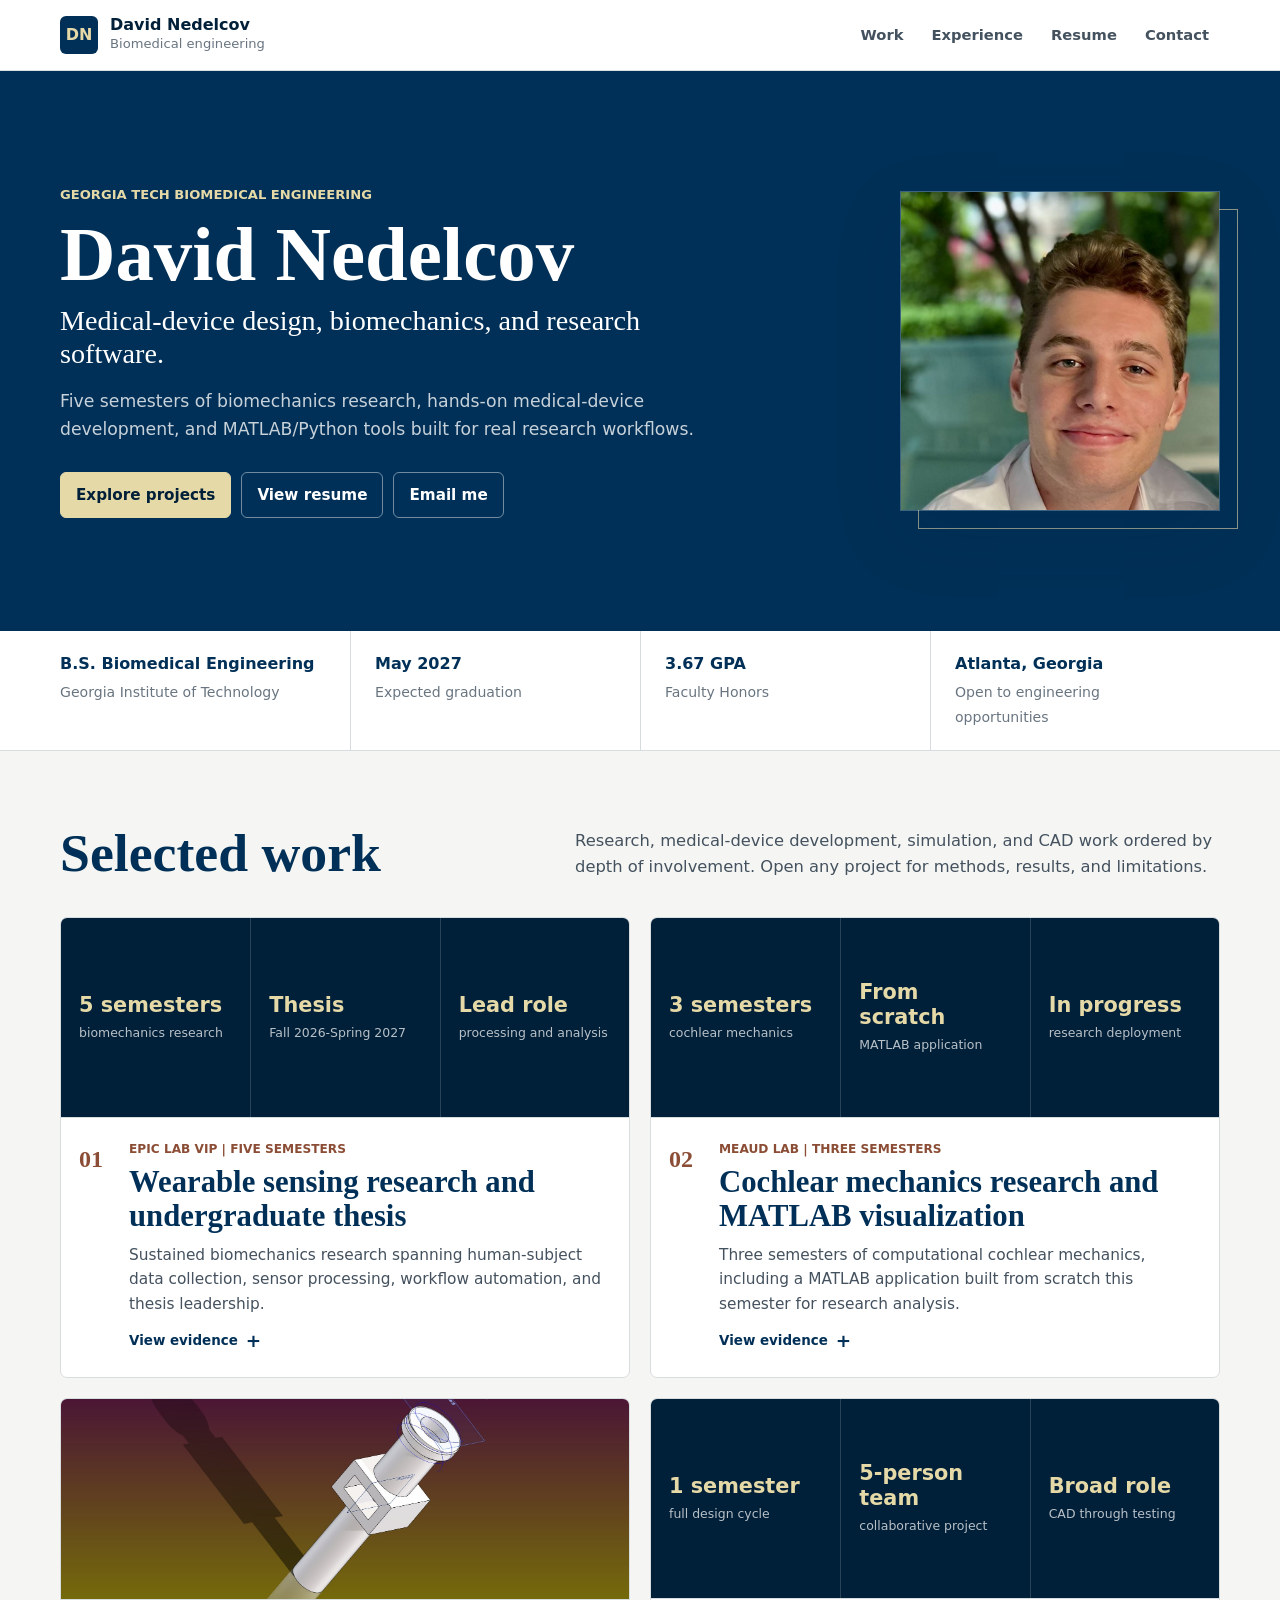
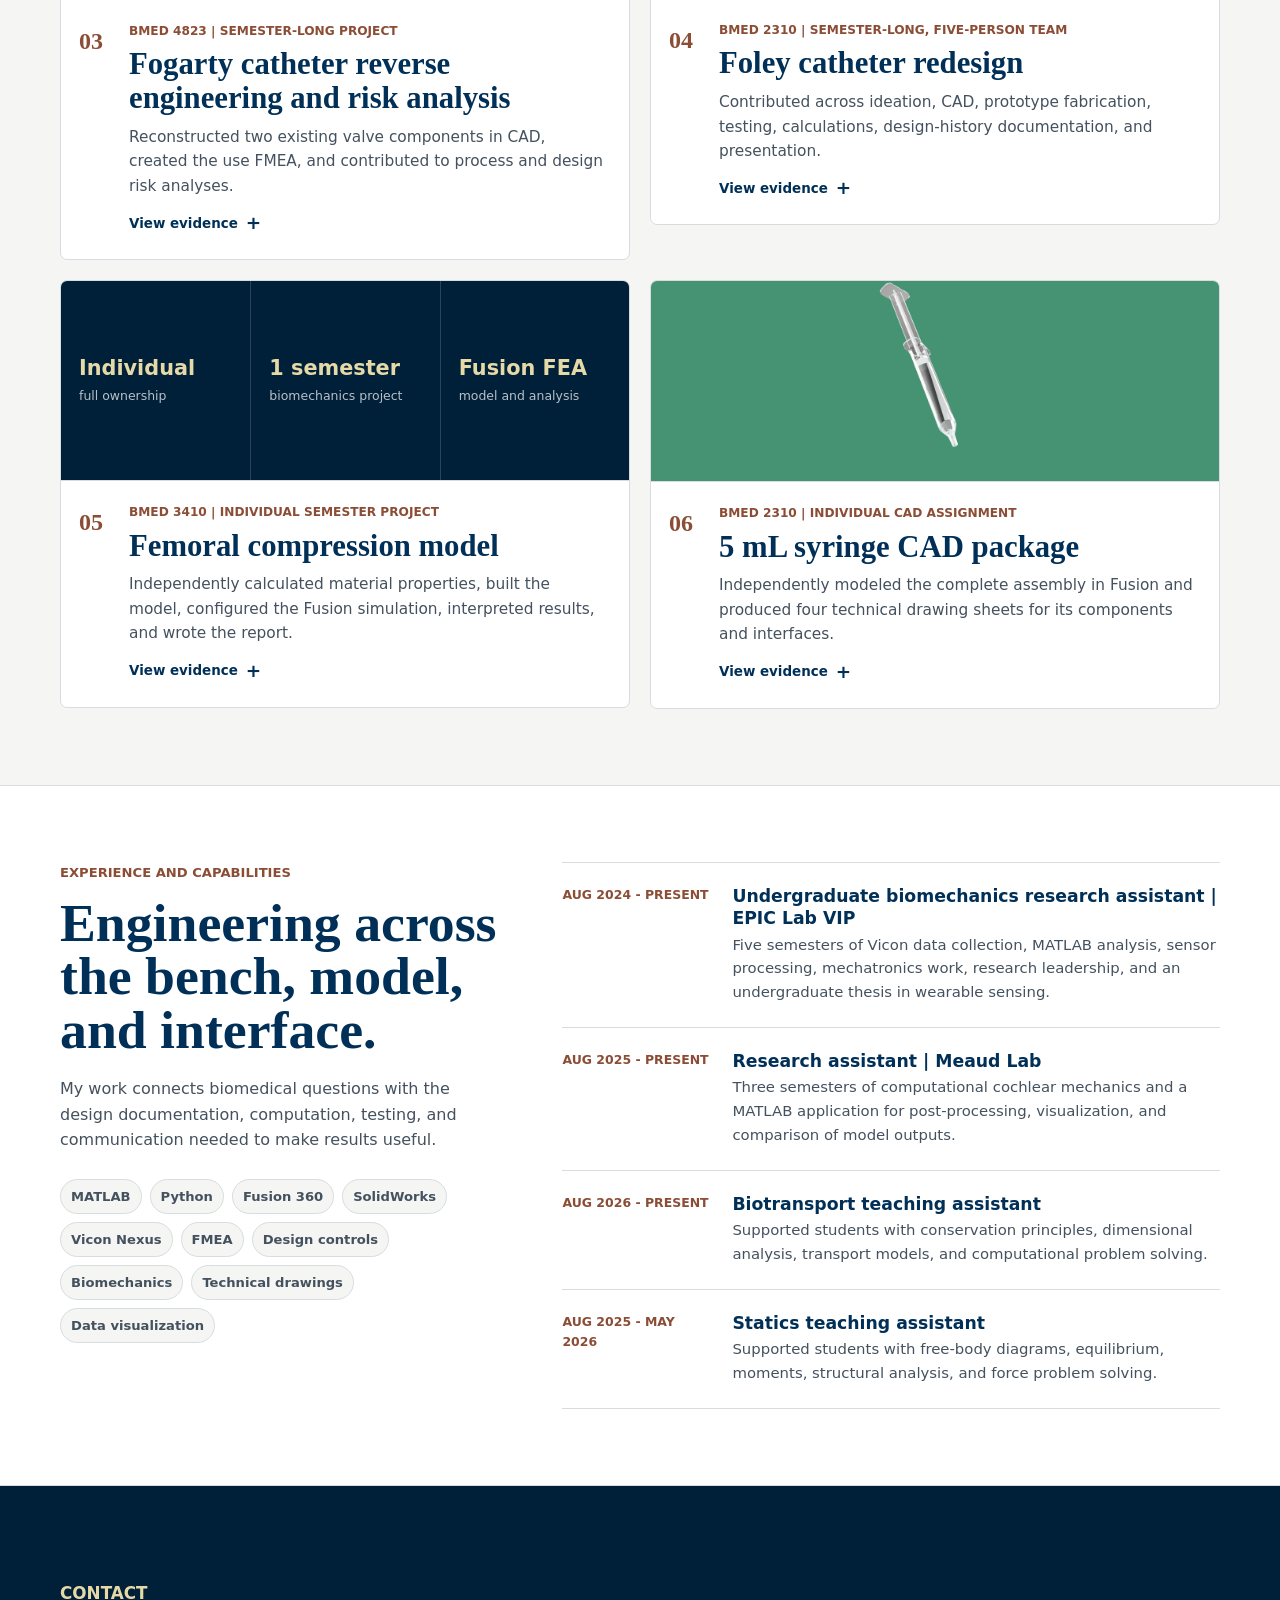
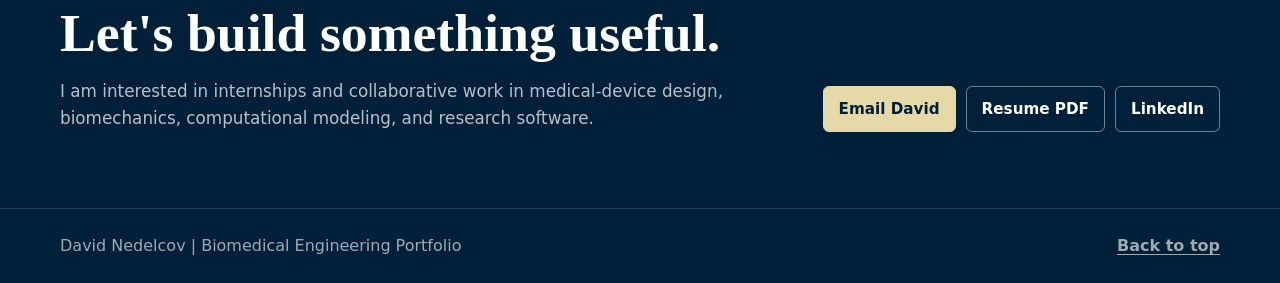
==== index.html @ b8897f3a "Add resume and teaching assistant dates" ====
<!doctype html>
<html lang="en">
  <head>
    <meta charset="utf-8" />
    <meta name="viewport" content="width=device-width, initial-scale=1" />
    <title>David Nedelcov | Biomedical Engineering Portfolio</title>
    <meta
      name="description"
      content="David Nedelcov is a Georgia Tech biomedical engineering student working across medical-device design, biomechanics, MATLAB, Python, and research software."
    />
    <meta name="theme-color" content="#003057" />
    <link rel="canonical" href="https://davidnedelcov.github.io/" />
    <meta property="og:type" content="website" />
    <meta property="og:title" content="David Nedelcov | Biomedical Engineering Portfolio" />
    <meta
      property="og:description"
      content="Selected work in medical-device design, biomechanics, risk analysis, and research software."
    />
    <meta property="og:url" content="https://davidnedelcov.github.io/" />
    <link
      rel="icon"
      type="image/svg+xml"
      href="data:image/svg+xml,%3Csvg xmlns='http://www.w3.org/2000/svg' viewBox='0 0 64 64'%3E%3Crect width='64' height='64' rx='8' fill='%23003057'/%3E%3Cpath d='M16 43h32M20 35l8-7-8-7M34 21h12' fill='none' stroke='%23b3a369' stroke-width='5.5' stroke-linecap='round' stroke-linejoin='round'/%3E%3C/svg%3E"
    />
    <style>
      :root {
        --navy: #003057;
        --navy-deep: #001f38;
        --gold: #b3a369;
        --gold-light: #e5d9a7;
        --ink: #17212b;
        --body: #44515e;
        --muted: #697580;
        --line: #d7dddf;
        --paper: #f5f6f3;
        --white: #ffffff;
        --teal: #267a75;
        --rust: #8b4d35;
        --focus: #18a0d5;
        --shadow: 0 24px 64px rgba(0, 31, 56, 0.14);
      }

      * {
        box-sizing: border-box;
      }

      html {
        scroll-behavior: smooth;
      }

      body {
        margin: 0;
        min-width: 320px;
        background: var(--paper);
        color: var(--ink);
        font-family: ui-sans-serif, system-ui, -apple-system, BlinkMacSystemFont, "Segoe UI", Arial, sans-serif;
        font-size: 1rem;
        line-height: 1.6;
      }

      a {
        color: inherit;
      }

      img {
        display: block;
        max-width: 100%;
      }

      code {
        border-radius: 4px;
        padding: 0.12em 0.34em;
        background: #e9eef0;
        color: var(--navy-deep);
        font-size: 0.9em;
      }

      .wrap {
        width: min(1160px, calc(100% - 40px));
        margin: 0 auto;
      }

      .skip-link {
        position: fixed;
        top: 10px;
        left: 10px;
        z-index: 100;
        padding: 10px 14px;
        transform: translateY(-160%);
        border-radius: 4px;
        background: var(--white);
        color: var(--navy);
        font-weight: 800;
      }

      .skip-link:focus {
        transform: translateY(0);
      }

      :focus-visible {
        outline: 3px solid var(--focus);
        outline-offset: 3px;
      }

      .topbar {
        position: sticky;
        top: 0;
        z-index: 30;
        border-bottom: 1px solid rgba(215, 221, 223, 0.9);
        background: rgba(255, 255, 255, 0.94);
        backdrop-filter: blur(14px);
      }

      .nav {
        display: flex;
        min-height: 70px;
        align-items: center;
        justify-content: space-between;
        gap: 24px;
      }

      .identity {
        display: inline-flex;
        align-items: center;
        gap: 12px;
        text-decoration: none;
      }

      .mark {
        display: grid;
        width: 38px;
        height: 38px;
        flex: 0 0 auto;
        place-items: center;
        border-radius: 6px;
        background: var(--navy);
        color: var(--gold-light);
        font-weight: 850;
      }

      .identity strong {
        display: block;
        color: var(--navy-deep);
        font-size: 1rem;
        line-height: 1.1;
      }

      .identity span span {
        display: block;
        color: var(--muted);
        font-size: 0.82rem;
      }

      .nav-links {
        display: flex;
        align-items: center;
        gap: 6px;
      }

      .nav-links a {
        min-height: 42px;
        padding: 9px 11px;
        border-radius: 5px;
        color: var(--body);
        font-size: 0.92rem;
        font-weight: 750;
        text-decoration: none;
      }

      .nav-links a:hover {
        background: var(--paper);
        color: var(--navy);
      }

      .hero-shell {
        background: var(--navy);
        color: var(--white);
      }

      .hero {
        display: grid;
        min-height: min(560px, calc(100svh - 150px));
        grid-template-columns: minmax(0, 1.2fr) minmax(280px, 0.8fr);
        gap: 56px;
        align-items: center;
        padding: 48px 0;
      }

      .eyebrow {
        margin: 0 0 14px;
        color: var(--gold-light);
        font-size: 0.82rem;
        font-weight: 850;
        letter-spacing: 0;
        text-transform: uppercase;
      }

      h1,
      h2,
      h3,
      p {
        margin-top: 0;
      }

      h1 {
        margin: 0 0 14px;
        font-family: Georgia, "Times New Roman", serif;
        font-size: clamp(3.4rem, 6vw, 5.4rem);
        line-height: 0.94;
        letter-spacing: 0;
      }

      .hero-role {
        max-width: 760px;
        margin: 0 0 18px;
        color: var(--white);
        font-family: Georgia, "Times New Roman", serif;
        font-size: clamp(1.4rem, 2.2vw, 1.9rem);
        line-height: 1.16;
      }

      .hero-copy {
        max-width: 690px;
        margin-bottom: 28px;
        color: rgba(255, 255, 255, 0.78);
        font-size: 1.08rem;
      }

      .hero-actions {
        display: flex;
        flex-wrap: wrap;
        gap: 10px;
      }

      .button {
        display: inline-flex;
        min-height: 44px;
        align-items: center;
        justify-content: center;
        border: 1px solid rgba(255, 255, 255, 0.44);
        border-radius: 6px;
        padding: 10px 15px;
        color: var(--white);
        font-size: 0.95rem;
        font-weight: 800;
        text-decoration: none;
      }

      .button.primary {
        border-color: var(--gold-light);
        background: var(--gold-light);
        color: var(--navy-deep);
      }

      .button:hover {
        border-color: var(--white);
        background: var(--white);
        color: var(--navy-deep);
      }

      .hero-profile {
        position: relative;
        width: min(100%, 320px);
        justify-self: end;
      }

      .hero-profile::before {
        position: absolute;
        inset: 18px -18px -18px 18px;
        border: 1px solid rgba(229, 217, 167, 0.62);
        content: "";
      }

      .hero-profile img {
        position: relative;
        width: 100%;
        height: auto;
        aspect-ratio: 1 / 1;
        border: 1px solid rgba(255, 255, 255, 0.24);
        object-fit: cover;
        box-shadow: var(--shadow);
      }

      .credential-band {
        border-bottom: 1px solid var(--line);
        background: var(--white);
      }

      .credentials {
        display: grid;
        grid-template-columns: repeat(4, minmax(0, 1fr));
      }

      .credential {
        min-width: 0;
        padding: 20px 24px 20px 0;
      }

      .credential + .credential {
        border-left: 1px solid var(--line);
        padding-left: 24px;
      }

      .credential strong {
        display: block;
        margin-bottom: 2px;
        color: var(--navy);
        font-size: 1rem;
      }

      .credential span {
        color: var(--muted);
        font-size: 0.88rem;
      }

      section {
        padding: 76px 0;
      }

      section[id] {
        scroll-margin-top: 80px;
      }

      .section-head {
        display: grid;
        grid-template-columns: minmax(240px, 0.42fr) minmax(0, 0.58fr);
        gap: 48px;
        align-items: end;
        margin-bottom: 36px;
      }

      h2 {
        margin-bottom: 0;
        color: var(--navy);
        font-family: Georgia, "Times New Roman", serif;
        font-size: clamp(2.15rem, 4.2vw, 3.7rem);
        line-height: 1;
        letter-spacing: 0;
      }

      .section-head p {
        margin-bottom: 0;
        color: var(--body);
        font-size: 1.02rem;
      }

      .project-list {
        display: grid;
        grid-template-columns: repeat(2, minmax(0, 1fr));
        gap: 20px;
        align-items: start;
      }

      .project {
        overflow: hidden;
        border: 1px solid var(--line);
        border-radius: 7px;
        background: var(--white);
      }

      .project summary {
        display: grid;
        grid-template-columns: 56px minmax(0, 1fr);
        grid-template-areas:
          "visual visual"
          "index content";
        column-gap: 12px;
        row-gap: 0;
        align-items: start;
        padding: 0;
        cursor: pointer;
        list-style: none;
      }

      .project summary > span:nth-child(2) {
        grid-area: content;
        padding: 22px 22px 24px 0;
      }

      .project summary::-webkit-details-marker {
        display: none;
      }

      .project summary:hover .project-title,
      .project summary:focus-visible .project-title {
        color: var(--teal);
      }

      .project-index {
        grid-area: index;
        align-self: start;
        padding: 22px 0 24px 18px;
        color: var(--rust);
        font-family: Georgia, "Times New Roman", serif;
        font-size: 1.5rem;
        font-weight: 700;
      }

      .project-label {
        display: block;
        margin-bottom: 7px;
        color: var(--rust);
        font-size: 0.76rem;
        font-weight: 850;
        text-transform: uppercase;
      }

      .project-title {
        display: block;
        margin-bottom: 9px;
        color: var(--navy);
        font-family: Georgia, "Times New Roman", serif;
        font-size: clamp(1.45rem, 2.4vw, 2rem);
        font-weight: 700;
        line-height: 1.1;
      }

      .project-summary {
        display: block;
        max-width: 660px;
        color: var(--body);
        font-size: 0.96rem;
      }

      .open-label {
        display: inline-flex;
        align-items: center;
        gap: 8px;
        margin-top: 14px;
        color: var(--navy);
        font-size: 0.84rem;
        font-weight: 850;
      }

      .open-label::after {
        content: "+";
        font-size: 1.15rem;
        line-height: 1;
      }

      .project[open] .open-label::after {
        content: "-";
      }

      .project-visual {
        grid-area: visual;
        min-height: 200px;
        overflow: hidden;
        border: 0;
        border-bottom: 1px solid var(--line);
        background: var(--white);
      }

      .project-visual img {
        width: 100%;
        height: 200px;
        object-fit: cover;
      }

      .data-visual {
        display: grid;
        min-height: 200px;
        grid-template-columns: repeat(3, minmax(0, 1fr));
        align-items: stretch;
        background: var(--navy-deep);
        color: var(--white);
      }

      .data-point {
        display: flex;
        min-width: 0;
        flex-direction: column;
        justify-content: center;
        padding: 18px;
      }

      .data-point + .data-point {
        border-left: 1px solid rgba(255, 255, 255, 0.16);
      }

      .data-point strong {
        color: var(--gold-light);
        font-family: Georgia, "Times New Roman", serif;
        font-size: clamp(1.25rem, 2.2vw, 1.8rem);
        line-height: 1.05;
      }

      .role-visual .data-point strong {
        font-family: inherit;
        font-size: clamp(1rem, 1.65vw, 1.3rem);
        line-height: 1.2;
      }

      .data-point span {
        margin-top: 7px;
        color: rgba(255, 255, 255, 0.72);
        font-size: 0.78rem;
        line-height: 1.35;
      }

      .project-details {
        display: block;
        padding: 0 22px 24px;
      }

      .project-details > span:first-child {
        display: none;
      }

      .detail-content {
        display: grid;
        grid-template-columns: 1fr;
        gap: 20px;
        padding: 22px;
        border-left: 3px solid var(--gold);
        background: var(--paper);
      }

      .detail-block h3 {
        margin-bottom: 8px;
        color: var(--navy-deep);
        font-size: 1rem;
        line-height: 1.3;
      }

      .detail-block p,
      .detail-block ul {
        margin-bottom: 0;
        color: var(--body);
        font-size: 0.93rem;
      }

      .detail-block ul {
        display: grid;
        gap: 7px;
        padding-left: 18px;
      }

      .detail-block li::marker {
        color: var(--gold);
      }

      .rendering-gallery {
        grid-column: 1 / -1;
        display: grid;
        grid-template-columns: repeat(2, minmax(0, 1fr));
        gap: 14px;
        padding-top: 4px;
      }

      .rendering-gallery figure {
        margin: 0;
        border: 1px solid var(--line);
        background: var(--paper);
      }

      .rendering-gallery img {
        width: 100%;
        height: auto;
        aspect-ratio: 16 / 9;
        object-fit: cover;
      }

      .rendering-gallery figcaption {
        padding: 10px 12px;
        color: var(--muted);
        font-size: 0.82rem;
      }

      .about-section {
        border-top: 1px solid var(--line);
        background: var(--white);
      }

      .about-grid {
        display: grid;
        grid-template-columns: minmax(0, 0.4fr) minmax(0, 0.6fr);
        gap: 64px;
      }

      .about-intro p {
        margin-top: 18px;
        color: var(--body);
      }

      .about-intro .eyebrow {
        margin-top: 0;
        color: var(--rust);
      }

      .experience-list {
        border-top: 1px solid var(--line);
      }

      .experience-item {
        display: grid;
        grid-template-columns: 150px minmax(0, 1fr);
        gap: 20px;
        padding: 22px 0;
        border-bottom: 1px solid var(--line);
      }

      .experience-date {
        color: var(--rust);
        font-size: 0.78rem;
        font-weight: 850;
        text-transform: uppercase;
      }

      .experience-item h3 {
        margin-bottom: 4px;
        color: var(--navy);
        font-size: 1.08rem;
        line-height: 1.3;
      }

      .experience-item p {
        margin-bottom: 0;
        color: var(--body);
        font-size: 0.93rem;
      }

      .capabilities {
        display: flex;
        flex-wrap: wrap;
        gap: 8px;
        margin-top: 26px;
      }

      .capabilities span {
        border: 1px solid var(--line);
        border-radius: 999px;
        padding: 6px 10px;
        background: var(--paper);
        color: var(--body);
        font-size: 0.82rem;
        font-weight: 720;
      }

      .contact-section {
        border-top: 1px solid var(--line);
        background: var(--navy-deep);
        color: var(--white);
      }

      .contact-section .eyebrow {
        color: var(--gold-light);
      }

      .contact-grid {
        display: grid;
        grid-template-columns: minmax(0, 1fr) auto;
        gap: 48px;
        align-items: end;
      }

      .contact-grid h2 {
        color: var(--white);
      }

      .contact-grid p {
        max-width: 720px;
        margin: 18px 0 0;
        color: rgba(255, 255, 255, 0.72);
        font-size: 1.05rem;
      }

      .contact-links {
        display: flex;
        flex-wrap: wrap;
        justify-content: flex-end;
        gap: 10px;
      }

      footer {
        border-top: 1px solid rgba(255, 255, 255, 0.14);
        padding: 24px 0;
        background: var(--navy-deep);
        color: rgba(255, 255, 255, 0.62);
      }

      footer .wrap {
        display: flex;
        align-items: center;
        justify-content: space-between;
        gap: 20px;
      }

      footer a {
        font-weight: 750;
        text-underline-offset: 3px;
      }

      @media (max-width: 920px) {
        .hero {
          grid-template-columns: minmax(0, 1fr) minmax(220px, 0.46fr);
          gap: 36px;
        }

        .credentials {
          grid-template-columns: repeat(2, minmax(0, 1fr));
        }

        .credential:nth-child(3) {
          border-left: 0;
        }

        .credential:nth-child(n + 3) {
          border-top: 1px solid var(--line);
        }

        .about-grid {
          grid-template-columns: 1fr;
          gap: 36px;
        }
      }

      @media (max-width: 840px) {
        .project-list {
          grid-template-columns: 1fr;
        }
      }

      @media (max-width: 680px) {
        .wrap {
          width: min(100% - 28px, 1160px);
        }

        .nav {
          min-height: auto;
          align-items: flex-start;
          flex-direction: column;
          gap: 10px;
          padding: 12px 0;
        }

        .nav-links {
          width: 100%;
          justify-content: space-between;
        }

        .nav-links a {
          min-height: 38px;
          padding: 7px 6px;
          font-size: 0.86rem;
        }

        .hero {
          min-height: 0;
          grid-template-columns: 1fr;
          gap: 22px;
          padding: 34px 0 38px;
        }

        h1 {
          font-size: clamp(3rem, 15.5vw, 3.8rem);
        }

        .hero-role {
          font-size: 1.3rem;
        }

        .hero-copy {
          margin-bottom: 22px;
          font-size: 0.98rem;
        }

        .hero-profile {
          width: 170px;
          justify-self: start;
        }

        .hero-profile::before {
          inset: 10px -10px -10px 10px;
        }

        .credentials {
          grid-template-columns: 1fr;
        }

        .credential,
        .credential + .credential,
        .credential:nth-child(3) {
          border-top: 1px solid var(--line);
          border-left: 0;
          padding: 15px 0;
        }

        .credential:first-child {
          border-top: 0;
        }

        section {
          padding: 58px 0;
        }

        .section-head {
          grid-template-columns: 1fr;
          gap: 14px;
          margin-bottom: 26px;
        }

        .project-list {
          gap: 14px;
        }

        .project-index {
          padding: 18px 0 20px 14px;
          font-size: 1rem;
        }

        .project summary > span:nth-child(2) {
          padding: 18px 18px 20px 0;
        }

        .project-details {
          padding: 0 18px 20px;
        }

        .project-visual,
        .data-visual {
          min-height: 180px;
        }

        .project-visual img {
          height: 180px;
        }

        .rendering-gallery {
          grid-template-columns: 1fr;
        }

        .experience-item {
          grid-template-columns: 1fr;
          gap: 6px;
        }

        .contact-grid {
          grid-template-columns: 1fr;
          align-items: start;
        }

        .contact-links {
          justify-content: flex-start;
        }

        footer .wrap {
          align-items: flex-start;
          flex-direction: column;
          gap: 8px;
        }
      }

      @media (prefers-reduced-motion: reduce) {
        html {
          scroll-behavior: auto;
        }
      }

      @media (max-width: 360px) {
        .hero-profile {
          width: 100px;
        }
      }
    </style>
  </head>
  <body>
    <a class="skip-link" href="#main">Skip to main content</a>

    <header class="topbar">
      <nav class="wrap nav" aria-label="Portfolio navigation">
        <a class="identity" href="#top" aria-label="David Nedelcov portfolio home">
          <span class="mark" aria-hidden="true">DN</span>
          <span>
            <strong>David Nedelcov</strong>
            <span>Biomedical engineering</span>
          </span>
        </a>
        <div class="nav-links">
          <a href="#work">Work</a>
          <a href="#experience">Experience</a>
          <a href="assets/David_Nedelcov_Resume.pdf" target="_blank" rel="noopener noreferrer">Resume</a>
          <a href="#contact">Contact</a>
        </div>
      </nav>
    </header>

    <main id="main">
      <div class="hero-shell" id="top">
        <div class="wrap hero">
          <div>
            <p class="eyebrow">Georgia Tech Biomedical Engineering</p>
            <h1>David Nedelcov</h1>
            <p class="hero-role">Medical-device design, biomechanics, and research software.</p>
            <p class="hero-copy">
              Five semesters of biomechanics research, hands-on medical-device
              development, and MATLAB/Python tools built for real research workflows.
            </p>
            <div class="hero-actions">
              <a class="button primary" href="#work">Explore projects</a>
              <a class="button" href="assets/David_Nedelcov_Resume.pdf" target="_blank" rel="noopener noreferrer">View resume</a>
              <a class="button" href="mailto:dnedelcov3@gatech.edu">Email me</a>
            </div>
          </div>
          <div class="hero-profile">
            <img
              src="assets/david-nedelcov.jpg"
              width="900"
              height="900"
              alt="David Nedelcov"
              decoding="async"
            />
          </div>
        </div>
      </div>

      <div class="credential-band" aria-label="Education summary">
        <div class="wrap credentials">
          <div class="credential">
            <strong>B.S. Biomedical Engineering</strong>
            <span>Georgia Institute of Technology</span>
          </div>
          <div class="credential">
            <strong>May 2027</strong>
            <span>Expected graduation</span>
          </div>
          <div class="credential">
            <strong>3.67 GPA</strong>
            <span>Faculty Honors</span>
          </div>
          <div class="credential">
            <strong>Atlanta, Georgia</strong>
            <span>Open to engineering opportunities</span>
          </div>
        </div>
      </div>

      <section id="work">
        <div class="wrap">
          <div class="section-head">
            <h2>Selected work</h2>
            <p>
              Research, medical-device development, simulation, and CAD work ordered by
              depth of involvement. Open any project for methods, results, and limitations.
            </p>
          </div>

          <div class="project-list">
            <details class="project" id="epic-research">
              <summary>
                <span class="project-index">01</span>
                <span>
                  <span class="project-label">EPIC Lab VIP | Five semesters</span>
                  <span class="project-title">Wearable sensing research and undergraduate thesis</span>
                  <span class="project-summary">
                    Sustained biomechanics research spanning human-subject data collection,
                    sensor processing, workflow automation, and thesis leadership.
                  </span>
                  <span class="open-label">View evidence</span>
                </span>
                <span class="project-visual data-visual role-visual" aria-label="Five semesters of biomechanics research, undergraduate thesis, research leadership">
                  <span class="data-point"><strong>5 semesters</strong><span>biomechanics research</span></span>
                  <span class="data-point"><strong>Thesis</strong><span>Fall 2026-Spring 2027</span></span>
                  <span class="data-point"><strong>Lead role</strong><span>processing and analysis</span></span>
                </span>
              </summary>
              <div class="project-details">
                <span aria-hidden="true"></span>
                <div class="detail-content">
                  <div class="detail-block">
                    <h3>Research scope</h3>
                    <p>
                      Over five semesters in the EPIC Lab, I have worked across Vicon data
                      collection and calibration, MATLAB automation, pressure-insole processing,
                      feature extraction, research interfaces, and mechatronics support.
                    </p>
                  </div>
                  <div class="detail-block">
                    <h3>Undergraduate thesis</h3>
                    <ul>
                      <li>Assessing deep-learning biomechanics estimates from gold-standard, custom wired, and custom wireless sensing platforms.</li>
                      <li>Developing a custom IMU experimental platform through CAD, firmware, and data-collection software.</li>
                      <li>Leading data processing, synchronization, analysis, visualization, and thesis presentation.</li>
                    </ul>
                  </div>
                  <div class="detail-block">
                    <h3>Processing evidence</h3>
                    <ul>
                      <li>Parsed named sensel columns into fixed 31 x 11 pressure maps.</li>
                      <li>Computed pressure, center-of-pressure, active-sensor, and connected-component features.</li>
                      <li>Documented calibration checks and processing bottlenecks to improve repeatability.</li>
                    </ul>
                  </div>
                </div>
              </div>
            </details>

            <details class="project" id="cochlear">
              <summary>
                <span class="project-index">02</span>
                <span>
                  <span class="project-label">Meaud Lab | Three semesters</span>
                  <span class="project-title">Cochlear mechanics research and MATLAB visualization</span>
                  <span class="project-summary">
                    Three semesters of computational cochlear mechanics, including a MATLAB
                    application built from scratch this semester for research analysis.
                  </span>
                  <span class="open-label">View evidence</span>
                </span>
                <span class="project-visual data-visual role-visual" aria-label="Three semesters of cochlear mechanics, MATLAB application built from scratch, work in progress">
                  <span class="data-point"><strong>3 semesters</strong><span>cochlear mechanics</span></span>
                  <span class="data-point"><strong>From scratch</strong><span>MATLAB application</span></span>
                  <span class="data-point"><strong>In progress</strong><span>research deployment</span></span>
                </span>
              </summary>
              <div class="project-details">
                <span aria-hidden="true"></span>
                <div class="detail-content">
                  <div class="detail-block">
                    <h3>Research need</h3>
                    <p>
                      Replace hard-coded post-processing scripts with an interface that lets
                      researchers inspect saved frequency sweeps without rewriting plots.
                    </p>
                  </div>
                  <div class="detail-block">
                    <h3>My implementation</h3>
                    <ul>
                      <li>Built the GUI from scratch with file, x-location, frequency, angle, and grid-resolution inputs.</li>
                      <li>Modularized I/O, mechanics, geometry, plotting, validation, tests, and examples.</li>
                      <li>Used <code>computeOoCProjection(...)</code> as the main analysis API.</li>
                    </ul>
                  </div>
                  <div class="detail-block">
                    <h3>Output and status</h3>
                    <ul>
                      <li>Baseline and deformed geometry with projected magnitude and phase.</li>
                      <li>Landmark trajectories, frequency sweeps, displacement-vs-x, and point responses.</li>
                      <li>Under development for future Meaud Lab analysis and planned research publication.</li>
                    </ul>
                  </div>
                </div>
              </div>
            </details>

            <details class="project" id="fogarty">
              <summary>
                <span class="project-index">03</span>
                <span>
                  <span class="project-label">BMED 4823 | Semester-long project</span>
                  <span class="project-title">Fogarty catheter reverse engineering and risk analysis</span>
                  <span class="project-summary">
                    Reconstructed two existing valve components in CAD, created the use FMEA,
                    and contributed to process and design risk analyses.
                  </span>
                  <span class="open-label">View evidence</span>
                </span>
                <span class="project-visual">
                  <img
                    src="assets/fogarty-valve-concept-1.jpg"
                    width="1800"
                    height="971"
                    alt="CAD reconstruction of a Fogarty catheter valve completed by David Nedelcov"
                    decoding="async"
                  />
                </span>
              </summary>
              <div class="project-details">
                <span aria-hidden="true"></span>
                <div class="detail-content">
                  <div class="detail-block">
                    <h3>My contribution</h3>
                    <p>
                      I reverse-engineered two physical valve components into CAD models and
                      created the use FMEA. I also contributed to the process and design FMEAs.
                      The project did not include fabrication of a new prototype.
                    </p>
                  </div>
                  <div class="detail-block">
                    <h3>Use-risk analysis</h3>
                    <ul>
                      <li>Decomposed the IFU into six tasks and scored 22 failure modes.</li>
                      <li>Identified nine risks as unacceptable before added mitigation.</li>
                      <li>Reviewed air embolism, vessel injury, catheter separation, and excessive-withdrawal-force hazards.</li>
                    </ul>
                  </div>
                  <div class="detail-block">
                    <h3>Design-control context</h3>
                    <ul>
                      <li>Connected user actions, foreseeable errors, harms, and controls.</li>
                      <li>Reviewed sterile packaging, inspection requirements, volume limits, purging, warnings, and contraindications.</li>
                      <li>Documented CAD and risk work within a semester-long medical-device development project.</li>
                    </ul>
                  </div>
                  <div class="rendering-gallery" aria-label="Fogarty valve components reconstructed in CAD by David Nedelcov">
                    <figure>
                      <img
                        src="assets/fogarty-valve-concept-1.jpg"
                        width="1800"
                        height="971"
                        alt="First Fogarty valve component reconstructed in CAD"
                        loading="lazy"
                        decoding="async"
                      />
                      <figcaption>Valve component 1: CAD reconstruction from an existing physical part.</figcaption>
                    </figure>
                    <figure>
                      <img
                        src="assets/fogarty-valve-concept-2.jpg"
                        width="1800"
                        height="950"
                        alt="Second Fogarty valve component reconstructed in CAD"
                        loading="lazy"
                        decoding="async"
                      />
                      <figcaption>Valve component 2: CAD reconstruction from an existing physical part.</figcaption>
                    </figure>
                  </div>
                </div>
              </div>
            </details>

            <details class="project" id="foley">
              <summary>
                <span class="project-index">04</span>
                <span>
                  <span class="project-label">BMED 2310 | Semester-long, five-person team</span>
                  <span class="project-title">Foley catheter redesign</span>
                  <span class="project-summary">
                    Contributed across ideation, CAD, prototype fabrication, testing,
                    calculations, design-history documentation, and presentation.
                  </span>
                  <span class="open-label">View evidence</span>
                </span>
                <span class="project-visual data-visual role-visual" aria-label="One-semester full design cycle, five-person team, broad contribution from CAD through testing">
                  <span class="data-point"><strong>1 semester</strong><span>full design cycle</span></span>
                  <span class="data-point"><strong>5-person team</strong><span>collaborative project</span></span>
                  <span class="data-point"><strong>Broad role</strong><span>CAD through testing</span></span>
                </span>
              </summary>
              <div class="project-details">
                <span aria-hidden="true"></span>
                <div class="detail-content">
                  <div class="detail-block">
                    <h3>Design challenge</h3>
                    <p>
                      Reduce urethral tissue trauma when a Foley catheter is pulled before
                      clinical removal, with men over 70 identified as the primary user group.
                    </p>
                  </div>
                  <div class="detail-block">
                    <h3>Team process</h3>
                    <ul>
                      <li>Generated 25 concepts and screened them with Benefit-Effort and Pugh matrices.</li>
                      <li>Prototyped breakaway drainage and foldable retention concepts.</li>
                      <li>Used a 13 N removal-force threshold to guide iteration.</li>
                    </ul>
                  </div>
                  <div class="detail-block">
                    <h3>Results and scope</h3>
                    <ul>
                      <li>Breakaway prototypes detached at 3.2 N and 6.9 N.</li>
                      <li>Retention-cushion iterations measured 8.3 N to 12.3 N.</li>
                      <li>Results are from the team's shared design history file.</li>
                    </ul>
                  </div>
                </div>
              </div>
            </details>

            <details class="project" id="femur">
              <summary>
                <span class="project-index">05</span>
                <span>
                  <span class="project-label">BMED 3410 | Individual semester project</span>
                  <span class="project-title">Femoral compression model</span>
                  <span class="project-summary">
                    Independently calculated material properties, built the model, configured
                    the Fusion simulation, interpreted results, and wrote the report.
                  </span>
                  <span class="open-label">View evidence</span>
                </span>
                <span class="project-visual data-visual role-visual" aria-label="Individual semester project completed with Fusion finite element analysis">
                  <span class="data-point"><strong>Individual</strong><span>full ownership</span></span>
                  <span class="data-point"><strong>1 semester</strong><span>biomechanics project</span></span>
                  <span class="data-point"><strong>Fusion FEA</strong><span>model and analysis</span></span>
                </span>
              </summary>
              <div class="project-details">
                <span aria-hidden="true"></span>
                <div class="detail-content">
                  <div class="detail-block">
                    <h3>Model and results</h3>
                    <p>
                      Built a 120 mm concentric cylinder with a 30 mm cortical diameter and
                      18 mm trabecular diameter, fixed at the base and loaded at 2500 N.
                      The model produced 7.704 MPa maximum stress and 0.065 mm displacement.
                    </p>
                  </div>
                  <div class="detail-block">
                    <h3>Material inputs</h3>
                    <ul>
                      <li>Cortical Young's modulus: 16.6 GPa; yield strength: 116.9 MPa.</li>
                      <li>Trabecular Young's modulus: 0.93 GPa; yield strength: 6.1 MPa.</li>
                      <li>Minimum simulated safety factor: 1.234.</li>
                    </ul>
                  </div>
                  <div class="detail-block">
                    <h3>Limitations</h3>
                    <ul>
                      <li>Idealized cylindrical geometry and isotropic linear elasticity.</li>
                      <li>No bending or torsional loading modes.</li>
                      <li>Population and osteoporotic representation limited by source data.</li>
                    </ul>
                  </div>
                </div>
              </div>
            </details>

            <details class="project" id="syringe">
              <summary>
                <span class="project-index">06</span>
                <span>
                  <span class="project-label">BMED 2310 | Individual CAD assignment</span>
                  <span class="project-title">5 mL syringe CAD package</span>
                  <span class="project-summary">
                    Independently modeled the complete assembly in Fusion and produced four
                    technical drawing sheets for its components and interfaces.
                  </span>
                  <span class="open-label">View evidence</span>
                </span>
                <span class="project-visual">
                  <img
                    src="assets/syringe-render.png"
                    width="2880"
                    height="1226"
                    alt="Fusion rendering of a 5 mL syringe assembly modeled by David Nedelcov"
                    decoding="async"
                  />
                </span>
              </summary>
              <div class="project-details">
                <span aria-hidden="true"></span>
                <div class="detail-content">
                  <div class="detail-block">
                    <h3>Assembly</h3>
                    <p>
                      Independently modeled the syringe body, plunger, 5 mL fluid volume, and hypodermic
                      needle as a coordinated assembly rather than a single exterior form.
                    </p>
                  </div>
                  <div class="detail-block">
                    <h3>Documentation</h3>
                    <ul>
                      <li>Four drawing sheets: assembly, barrel, plunger, and needle.</li>
                      <li>88 mm barrel-length dimension with section and detail views.</li>
                      <li>Diameter, radius, angle, scale, and material callouts.</li>
                    </ul>
                  </div>
                  <div class="detail-block">
                    <h3>Material model</h3>
                    <ul>
                      <li>Polycarbonate/bronze syringe components and clear acrylic plunger.</li>
                      <li>Water represented the contained fluid.</li>
                      <li>Steel and PMMA specified for the needle assembly.</li>
                    </ul>
                  </div>
                </div>
              </div>
            </details>
          </div>
        </div>
      </section>

      <section class="about-section" id="experience">
        <div class="wrap about-grid">
          <div class="about-intro">
            <p class="eyebrow">Experience and capabilities</p>
            <h2>Engineering across the bench, model, and interface.</h2>
            <p>
              My work connects biomedical questions with the design documentation,
              computation, testing, and communication needed to make results useful.
            </p>
            <div class="capabilities" aria-label="Technical capabilities">
              <span>MATLAB</span>
              <span>Python</span>
              <span>Fusion 360</span>
              <span>SolidWorks</span>
              <span>Vicon Nexus</span>
              <span>FMEA</span>
              <span>Design controls</span>
              <span>Biomechanics</span>
              <span>Technical drawings</span>
              <span>Data visualization</span>
            </div>
          </div>
          <div class="experience-list">
            <article class="experience-item">
              <div class="experience-date">Aug 2024 - Present</div>
              <div>
                <h3>Undergraduate biomechanics research assistant | EPIC Lab VIP</h3>
                <p>Five semesters of Vicon data collection, MATLAB analysis, sensor processing, mechatronics work, research leadership, and an undergraduate thesis in wearable sensing.</p>
              </div>
            </article>
            <article class="experience-item">
              <div class="experience-date">Aug 2025 - Present</div>
              <div>
                <h3>Research assistant | Meaud Lab</h3>
                <p>Three semesters of computational cochlear mechanics and a MATLAB application for post-processing, visualization, and comparison of model outputs.</p>
              </div>
            </article>
            <article class="experience-item">
              <div class="experience-date">Aug 2026 - Present</div>
              <div>
                <h3>Biotransport teaching assistant</h3>
                <p>Supported students with conservation principles, dimensional analysis, transport models, and computational problem solving.</p>
              </div>
            </article>
            <article class="experience-item">
              <div class="experience-date">Aug 2025 - May 2026</div>
              <div>
                <h3>Statics teaching assistant</h3>
                <p>Supported students with free-body diagrams, equilibrium, moments, structural analysis, and force problem solving.</p>
              </div>
            </article>
          </div>
        </div>
      </section>

      <section class="contact-section" id="contact">
        <div class="wrap contact-grid">
          <div>
            <p class="eyebrow">Contact</p>
            <h2>Let's build something useful.</h2>
            <p>
              I am interested in internships and collaborative work in medical-device
              design, biomechanics, computational modeling, and research software.
            </p>
          </div>
          <div class="contact-links">
            <a class="button primary" href="mailto:dnedelcov3@gatech.edu">Email David</a>
            <a class="button" href="assets/David_Nedelcov_Resume.pdf" target="_blank" rel="noopener noreferrer">Resume PDF</a>
            <a class="button" href="https://www.linkedin.com/in/david-nedelcov-595204285" target="_blank" rel="noopener noreferrer">LinkedIn</a>
          </div>
        </div>
      </section>
    </main>

    <footer>
      <div class="wrap">
        <span>David Nedelcov | Biomedical Engineering Portfolio</span>
        <a href="#top">Back to top</a>
      </div>
    </footer>
  </body>
</html>
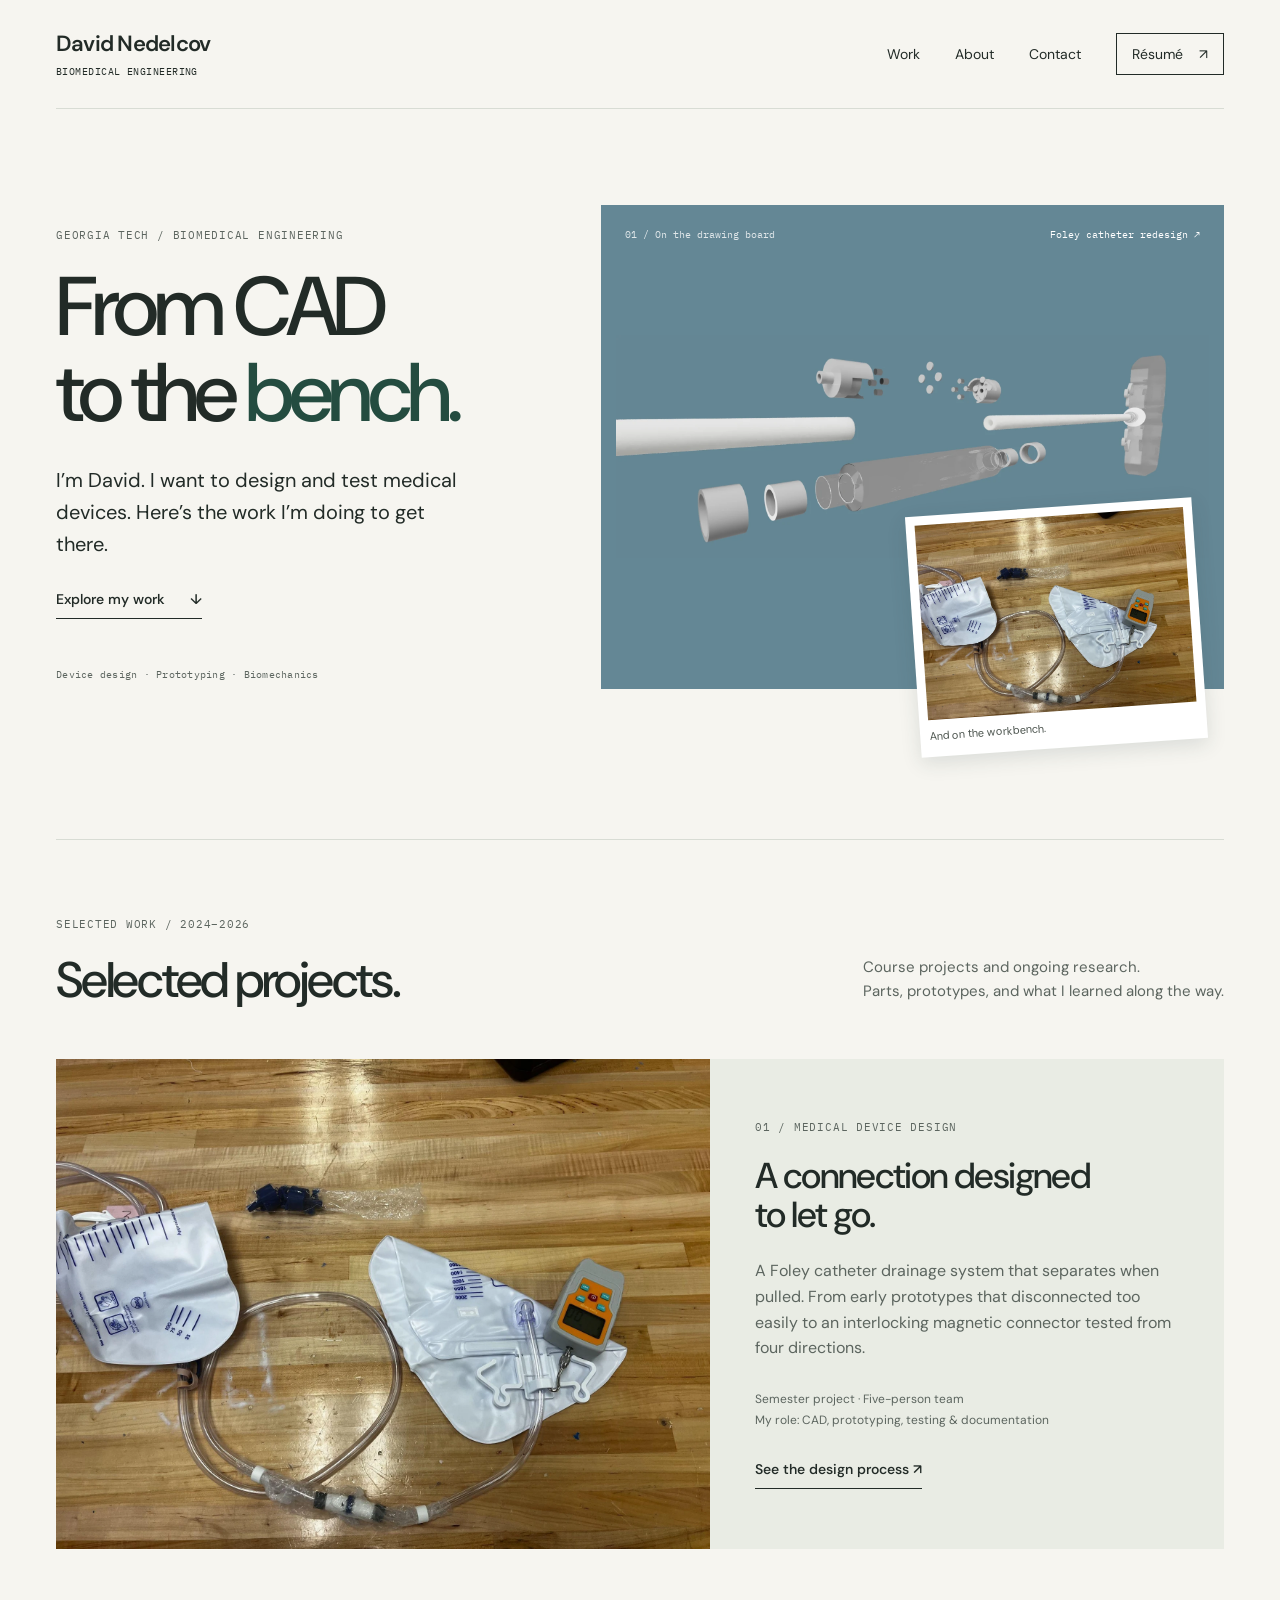
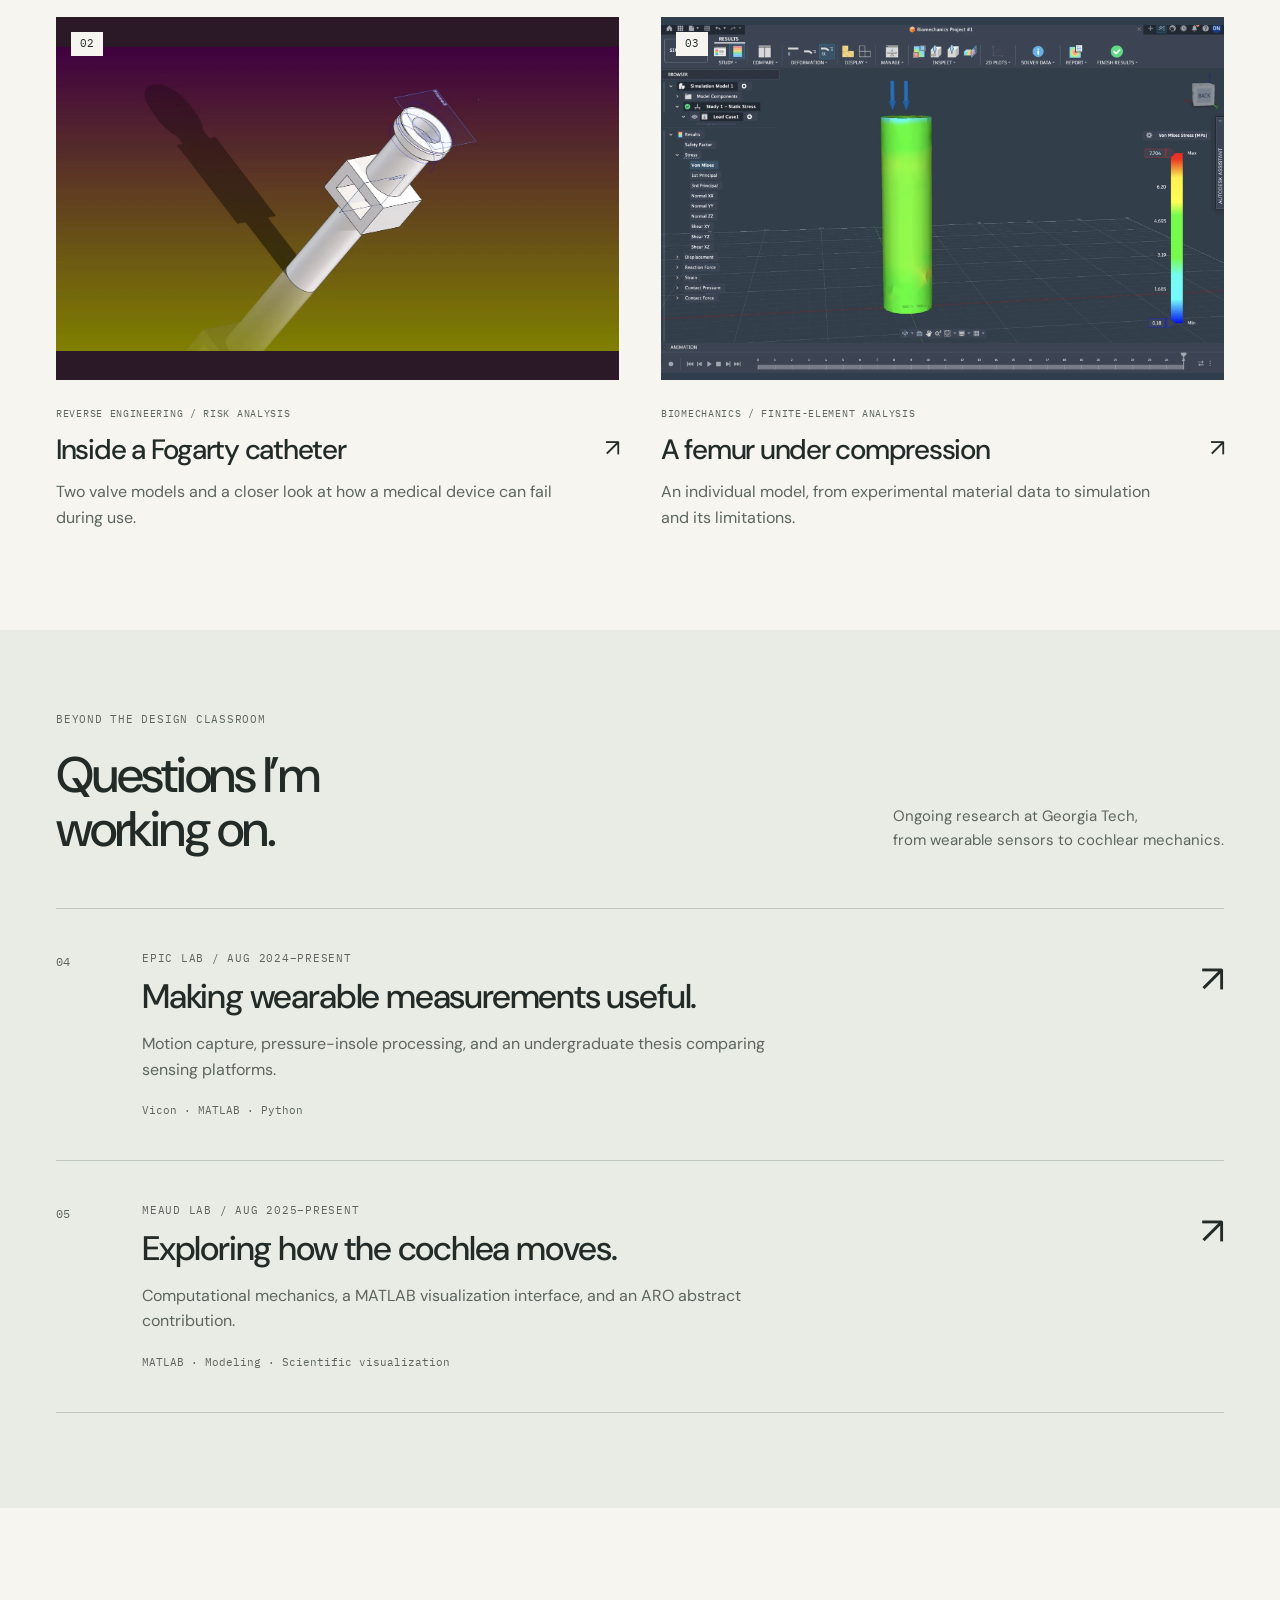
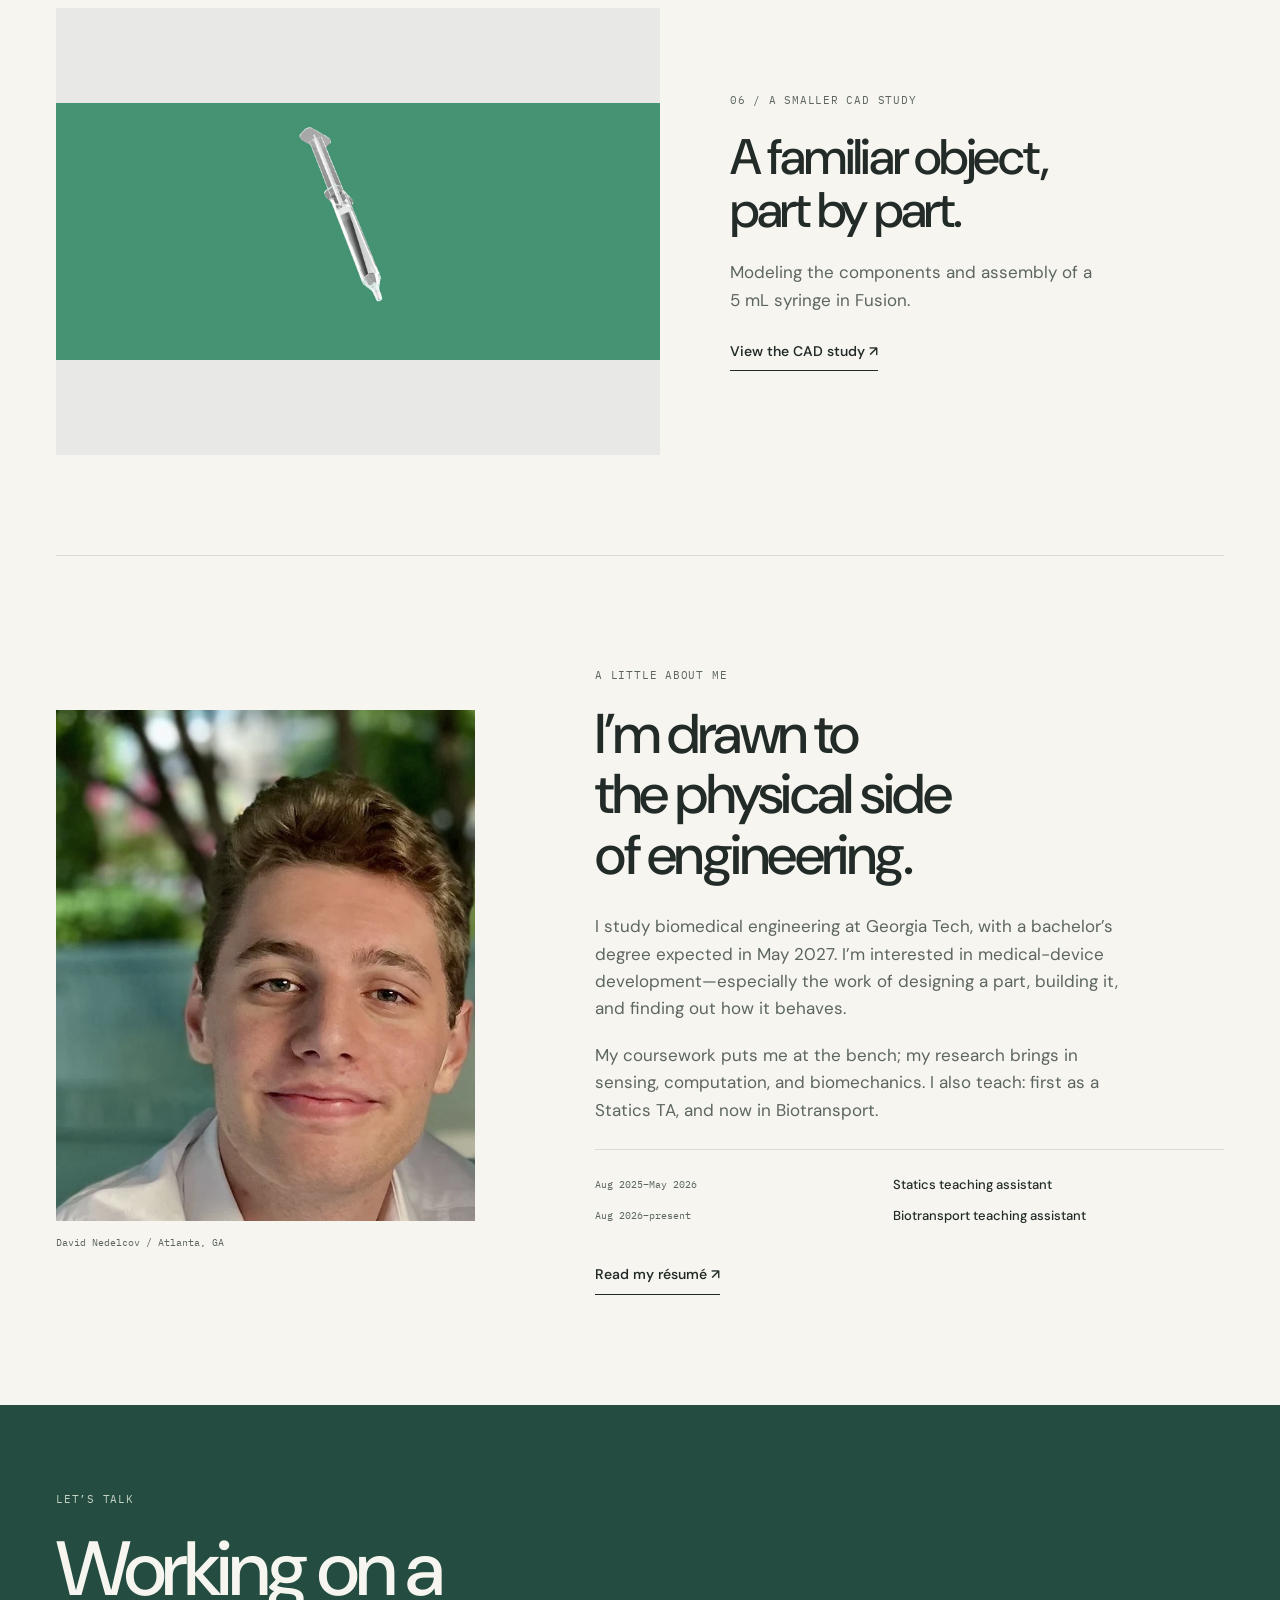
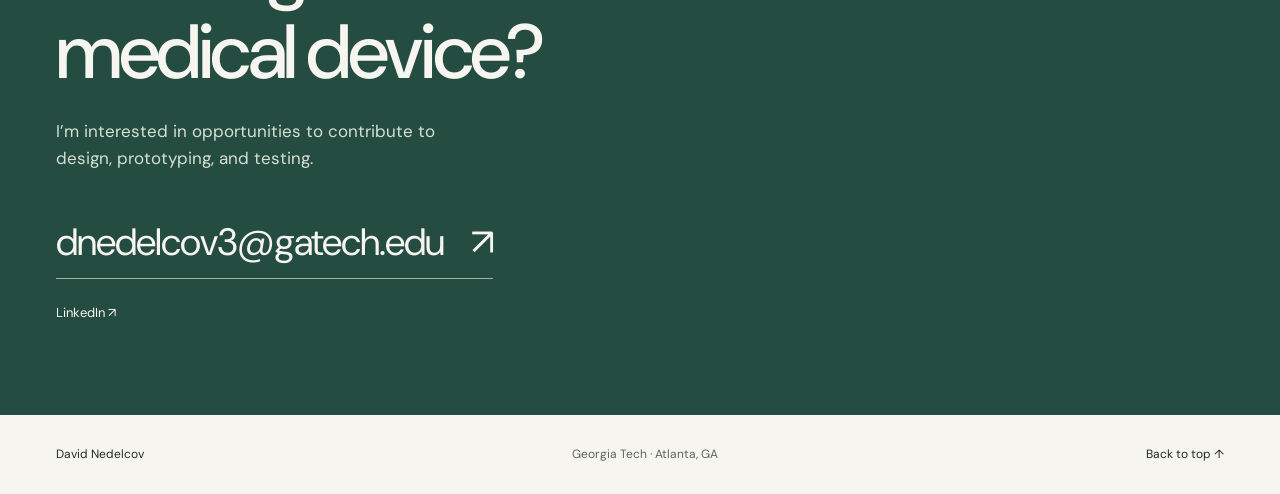
==== commit 4f8539ed: "Redesign portfolio around project imagery and engineering case studies" ====
--- a/index.html
+++ b/index.html
@@ -1,1356 +1,188 @@
 <!doctype html>
 <html lang="en">
-  <head>
-    <meta charset="utf-8" />
-    <meta name="viewport" content="width=device-width, initial-scale=1" />
-    <title>David Nedelcov | Biomedical Engineering Portfolio</title>
-    <meta
-      name="description"
-      content="David Nedelcov is a Georgia Tech biomedical engineering student working across medical-device design, biomechanics, MATLAB, Python, and research software."
-    />
-    <meta name="theme-color" content="#003057" />
-    <link rel="canonical" href="https://davidnedelcov.github.io/" />
-    <meta property="og:type" content="website" />
-    <meta property="og:title" content="David Nedelcov | Biomedical Engineering Portfolio" />
-    <meta
-      property="og:description"
-      content="Selected work in medical-device design, biomechanics, risk analysis, and research software."
-    />
-    <meta property="og:url" content="https://davidnedelcov.github.io/" />
-    <link
-      rel="icon"
-      type="image/svg+xml"
-      href="data:image/svg+xml,%3Csvg xmlns='http://www.w3.org/2000/svg' viewBox='0 0 64 64'%3E%3Crect width='64' height='64' rx='8' fill='%23003057'/%3E%3Cpath d='M16 43h32M20 35l8-7-8-7M34 21h12' fill='none' stroke='%23b3a369' stroke-width='5.5' stroke-linecap='round' stroke-linejoin='round'/%3E%3C/svg%3E"
-    />
-    <style>
-      :root {
-        --navy: #003057;
-        --navy-deep: #001f38;
-        --gold: #b3a369;
-        --gold-light: #e5d9a7;
-        --ink: #17212b;
-        --body: #44515e;
-        --muted: #697580;
-        --line: #d7dddf;
-        --paper: #f5f6f3;
-        --white: #ffffff;
-        --teal: #267a75;
-        --rust: #8b4d35;
-        --focus: #18a0d5;
-        --shadow: 0 24px 64px rgba(0, 31, 56, 0.14);
-      }
-
-      * {
-        box-sizing: border-box;
-      }
-
-      html {
-        scroll-behavior: smooth;
-      }
-
-      body {
-        margin: 0;
-        min-width: 320px;
-        background: var(--paper);
-        color: var(--ink);
-        font-family: ui-sans-serif, system-ui, -apple-system, BlinkMacSystemFont, "Segoe UI", Arial, sans-serif;
-        font-size: 1rem;
-        line-height: 1.6;
-      }
-
-      a {
-        color: inherit;
-      }
-
-      img {
-        display: block;
-        max-width: 100%;
-      }
-
-      code {
-        border-radius: 4px;
-        padding: 0.12em 0.34em;
-        background: #e9eef0;
-        color: var(--navy-deep);
-        font-size: 0.9em;
-      }
-
-      .wrap {
-        width: min(1160px, calc(100% - 40px));
-        margin: 0 auto;
-      }
-
-      .skip-link {
-        position: fixed;
-        top: 10px;
-        left: 10px;
-        z-index: 100;
-        padding: 10px 14px;
-        transform: translateY(-160%);
-        border-radius: 4px;
-        background: var(--white);
-        color: var(--navy);
-        font-weight: 800;
-      }
-
-      .skip-link:focus {
-        transform: translateY(0);
-      }
-
-      :focus-visible {
-        outline: 3px solid var(--focus);
-        outline-offset: 3px;
-      }
-
-      .topbar {
-        position: sticky;
-        top: 0;
-        z-index: 30;
-        border-bottom: 1px solid rgba(215, 221, 223, 0.9);
-        background: rgba(255, 255, 255, 0.94);
-        backdrop-filter: blur(14px);
-      }
-
-      .nav {
-        display: flex;
-        min-height: 70px;
-        align-items: center;
-        justify-content: space-between;
-        gap: 24px;
-      }
-
-      .identity {
-        display: inline-flex;
-        align-items: center;
-        gap: 12px;
-        text-decoration: none;
-      }
-
-      .mark {
-        display: grid;
-        width: 38px;
-        height: 38px;
-        flex: 0 0 auto;
-        place-items: center;
-        border-radius: 6px;
-        background: var(--navy);
-        color: var(--gold-light);
-        font-weight: 850;
-      }
-
-      .identity strong {
-        display: block;
-        color: var(--navy-deep);
-        font-size: 1rem;
-        line-height: 1.1;
-      }
-
-      .identity span span {
-        display: block;
-        color: var(--muted);
-        font-size: 0.82rem;
-      }
-
-      .nav-links {
-        display: flex;
-        align-items: center;
-        gap: 6px;
-      }
-
-      .nav-links a {
-        min-height: 42px;
-        padding: 9px 11px;
-        border-radius: 5px;
-        color: var(--body);
-        font-size: 0.92rem;
-        font-weight: 750;
-        text-decoration: none;
-      }
-
-      .nav-links a:hover {
-        background: var(--paper);
-        color: var(--navy);
-      }
-
-      .hero-shell {
-        background: var(--navy);
-        color: var(--white);
-      }
-
-      .hero {
-        display: grid;
-        min-height: min(560px, calc(100svh - 150px));
-        grid-template-columns: minmax(0, 1.2fr) minmax(280px, 0.8fr);
-        gap: 56px;
-        align-items: center;
-        padding: 48px 0;
-      }
-
-      .eyebrow {
-        margin: 0 0 14px;
-        color: var(--gold-light);
-        font-size: 0.82rem;
-        font-weight: 850;
-        letter-spacing: 0;
-        text-transform: uppercase;
-      }
-
-      h1,
-      h2,
-      h3,
-      p {
-        margin-top: 0;
-      }
-
-      h1 {
-        margin: 0 0 14px;
-        font-family: Georgia, "Times New Roman", serif;
-        font-size: clamp(3.4rem, 6vw, 5.4rem);
-        line-height: 0.94;
-        letter-spacing: 0;
-      }
-
-      .hero-role {
-        max-width: 760px;
-        margin: 0 0 18px;
-        color: var(--white);
-        font-family: Georgia, "Times New Roman", serif;
-        font-size: clamp(1.4rem, 2.2vw, 1.9rem);
-        line-height: 1.16;
-      }
-
-      .hero-copy {
-        max-width: 690px;
-        margin-bottom: 28px;
-        color: rgba(255, 255, 255, 0.78);
-        font-size: 1.08rem;
-      }
-
-      .hero-actions {
-        display: flex;
-        flex-wrap: wrap;
-        gap: 10px;
-      }
-
-      .button {
-        display: inline-flex;
-        min-height: 44px;
-        align-items: center;
-        justify-content: center;
-        border: 1px solid rgba(255, 255, 255, 0.44);
-        border-radius: 6px;
-        padding: 10px 15px;
-        color: var(--white);
-        font-size: 0.95rem;
-        font-weight: 800;
-        text-decoration: none;
-      }
-
-      .button.primary {
-        border-color: var(--gold-light);
-        background: var(--gold-light);
-        color: var(--navy-deep);
-      }
-
-      .button:hover {
-        border-color: var(--white);
-        background: var(--white);
-        color: var(--navy-deep);
-      }
-
-      .hero-profile {
-        position: relative;
-        width: min(100%, 320px);
-        justify-self: end;
-      }
-
-      .hero-profile::before {
-        position: absolute;
-        inset: 18px -18px -18px 18px;
-        border: 1px solid rgba(229, 217, 167, 0.62);
-        content: "";
-      }
-
-      .hero-profile img {
-        position: relative;
-        width: 100%;
-        height: auto;
-        aspect-ratio: 1 / 1;
-        border: 1px solid rgba(255, 255, 255, 0.24);
-        object-fit: cover;
-        box-shadow: var(--shadow);
-      }
-
-      .credential-band {
-        border-bottom: 1px solid var(--line);
-        background: var(--white);
-      }
-
-      .credentials {
-        display: grid;
-        grid-template-columns: repeat(4, minmax(0, 1fr));
-      }
-
-      .credential {
-        min-width: 0;
-        padding: 20px 24px 20px 0;
-      }
-
-      .credential + .credential {
-        border-left: 1px solid var(--line);
-        padding-left: 24px;
-      }
-
-      .credential strong {
-        display: block;
-        margin-bottom: 2px;
-        color: var(--navy);
-        font-size: 1rem;
-      }
-
-      .credential span {
-        color: var(--muted);
-        font-size: 0.88rem;
-      }
-
-      section {
-        padding: 76px 0;
-      }
-
-      section[id] {
-        scroll-margin-top: 80px;
-      }
-
-      .section-head {
-        display: grid;
-        grid-template-columns: minmax(240px, 0.42fr) minmax(0, 0.58fr);
-        gap: 48px;
-        align-items: end;
-        margin-bottom: 36px;
-      }
-
-      h2 {
-        margin-bottom: 0;
-        color: var(--navy);
-        font-family: Georgia, "Times New Roman", serif;
-        font-size: clamp(2.15rem, 4.2vw, 3.7rem);
-        line-height: 1;
-        letter-spacing: 0;
-      }
-
-      .section-head p {
-        margin-bottom: 0;
-        color: var(--body);
-        font-size: 1.02rem;
-      }
-
-      .project-list {
-        display: grid;
-        grid-template-columns: repeat(2, minmax(0, 1fr));
-        gap: 20px;
-        align-items: start;
-      }
-
-      .project {
-        overflow: hidden;
-        border: 1px solid var(--line);
-        border-radius: 7px;
-        background: var(--white);
-      }
-
-      .project summary {
-        display: grid;
-        grid-template-columns: 56px minmax(0, 1fr);
-        grid-template-areas:
-          "visual visual"
-          "index content";
-        column-gap: 12px;
-        row-gap: 0;
-        align-items: start;
-        padding: 0;
-        cursor: pointer;
-        list-style: none;
-      }
-
-      .project summary > span:nth-child(2) {
-        grid-area: content;
-        padding: 22px 22px 24px 0;
-      }
-
-      .project summary::-webkit-details-marker {
-        display: none;
-      }
-
-      .project summary:hover .project-title,
-      .project summary:focus-visible .project-title {
-        color: var(--teal);
-      }
-
-      .project-index {
-        grid-area: index;
-        align-self: start;
-        padding: 22px 0 24px 18px;
-        color: var(--rust);
-        font-family: Georgia, "Times New Roman", serif;
-        font-size: 1.5rem;
-        font-weight: 700;
-      }
-
-      .project-label {
-        display: block;
-        margin-bottom: 7px;
-        color: var(--rust);
-        font-size: 0.76rem;
-        font-weight: 850;
-        text-transform: uppercase;
-      }
-
-      .project-title {
-        display: block;
-        margin-bottom: 9px;
-        color: var(--navy);
-        font-family: Georgia, "Times New Roman", serif;
-        font-size: clamp(1.45rem, 2.4vw, 2rem);
-        font-weight: 700;
-        line-height: 1.1;
-      }
-
-      .project-summary {
-        display: block;
-        max-width: 660px;
-        color: var(--body);
-        font-size: 0.96rem;
-      }
-
-      .open-label {
-        display: inline-flex;
-        align-items: center;
-        gap: 8px;
-        margin-top: 14px;
-        color: var(--navy);
-        font-size: 0.84rem;
-        font-weight: 850;
-      }
-
-      .open-label::after {
-        content: "+";
-        font-size: 1.15rem;
-        line-height: 1;
-      }
-
-      .project[open] .open-label::after {
-        content: "-";
-      }
-
-      .project-visual {
-        grid-area: visual;
-        min-height: 200px;
-        overflow: hidden;
-        border: 0;
-        border-bottom: 1px solid var(--line);
-        background: var(--white);
-      }
-
-      .project-visual img {
-        width: 100%;
-        height: 200px;
-        object-fit: cover;
-      }
-
-      .data-visual {
-        display: grid;
-        min-height: 200px;
-        grid-template-columns: repeat(3, minmax(0, 1fr));
-        align-items: stretch;
-        background: var(--navy-deep);
-        color: var(--white);
-      }
-
-      .data-point {
-        display: flex;
-        min-width: 0;
-        flex-direction: column;
-        justify-content: center;
-        padding: 18px;
-      }
-
-      .data-point + .data-point {
-        border-left: 1px solid rgba(255, 255, 255, 0.16);
-      }
-
-      .data-point strong {
-        color: var(--gold-light);
-        font-family: Georgia, "Times New Roman", serif;
-        font-size: clamp(1.25rem, 2.2vw, 1.8rem);
-        line-height: 1.05;
-      }
-
-      .role-visual .data-point strong {
-        font-family: inherit;
-        font-size: clamp(1rem, 1.65vw, 1.3rem);
-        line-height: 1.2;
-      }
-
-      .data-point span {
-        margin-top: 7px;
-        color: rgba(255, 255, 255, 0.72);
-        font-size: 0.78rem;
-        line-height: 1.35;
-      }
-
-      .project-details {
-        display: block;
-        padding: 0 22px 24px;
-      }
-
-      .project-details > span:first-child {
-        display: none;
-      }
-
-      .detail-content {
-        display: grid;
-        grid-template-columns: 1fr;
-        gap: 20px;
-        padding: 22px;
-        border-left: 3px solid var(--gold);
-        background: var(--paper);
-      }
-
-      .detail-block h3 {
-        margin-bottom: 8px;
-        color: var(--navy-deep);
-        font-size: 1rem;
-        line-height: 1.3;
-      }
-
-      .detail-block p,
-      .detail-block ul {
-        margin-bottom: 0;
-        color: var(--body);
-        font-size: 0.93rem;
-      }
-
-      .detail-block ul {
-        display: grid;
-        gap: 7px;
-        padding-left: 18px;
-      }
-
-      .detail-block li::marker {
-        color: var(--gold);
-      }
-
-      .rendering-gallery {
-        grid-column: 1 / -1;
-        display: grid;
-        grid-template-columns: repeat(2, minmax(0, 1fr));
-        gap: 14px;
-        padding-top: 4px;
-      }
-
-      .rendering-gallery figure {
-        margin: 0;
-        border: 1px solid var(--line);
-        background: var(--paper);
-      }
-
-      .rendering-gallery img {
-        width: 100%;
-        height: auto;
-        aspect-ratio: 16 / 9;
-        object-fit: cover;
-      }
-
-      .rendering-gallery figcaption {
-        padding: 10px 12px;
-        color: var(--muted);
-        font-size: 0.82rem;
-      }
-
-      .about-section {
-        border-top: 1px solid var(--line);
-        background: var(--white);
-      }
-
-      .about-grid {
-        display: grid;
-        grid-template-columns: minmax(0, 0.4fr) minmax(0, 0.6fr);
-        gap: 64px;
-      }
-
-      .about-intro p {
-        margin-top: 18px;
-        color: var(--body);
-      }
-
-      .about-intro .eyebrow {
-        margin-top: 0;
-        color: var(--rust);
-      }
-
-      .experience-list {
-        border-top: 1px solid var(--line);
-      }
-
-      .experience-item {
-        display: grid;
-        grid-template-columns: 150px minmax(0, 1fr);
-        gap: 20px;
-        padding: 22px 0;
-        border-bottom: 1px solid var(--line);
-      }
-
-      .experience-date {
-        color: var(--rust);
-        font-size: 0.78rem;
-        font-weight: 850;
-        text-transform: uppercase;
-      }
-
-      .experience-item h3 {
-        margin-bottom: 4px;
-        color: var(--navy);
-        font-size: 1.08rem;
-        line-height: 1.3;
-      }
-
-      .experience-item p {
-        margin-bottom: 0;
-        color: var(--body);
-        font-size: 0.93rem;
-      }
-
-      .capabilities {
-        display: flex;
-        flex-wrap: wrap;
-        gap: 8px;
-        margin-top: 26px;
-      }
-
-      .capabilities span {
-        border: 1px solid var(--line);
-        border-radius: 999px;
-        padding: 6px 10px;
-        background: var(--paper);
-        color: var(--body);
-        font-size: 0.82rem;
-        font-weight: 720;
-      }
-
-      .contact-section {
-        border-top: 1px solid var(--line);
-        background: var(--navy-deep);
-        color: var(--white);
-      }
-
-      .contact-section .eyebrow {
-        color: var(--gold-light);
-      }
-
-      .contact-grid {
-        display: grid;
-        grid-template-columns: minmax(0, 1fr) auto;
-        gap: 48px;
-        align-items: end;
-      }
-
-      .contact-grid h2 {
-        color: var(--white);
-      }
-
-      .contact-grid p {
-        max-width: 720px;
-        margin: 18px 0 0;
-        color: rgba(255, 255, 255, 0.72);
-        font-size: 1.05rem;
-      }
-
-      .contact-links {
-        display: flex;
-        flex-wrap: wrap;
-        justify-content: flex-end;
-        gap: 10px;
-      }
-
-      footer {
-        border-top: 1px solid rgba(255, 255, 255, 0.14);
-        padding: 24px 0;
-        background: var(--navy-deep);
-        color: rgba(255, 255, 255, 0.62);
-      }
-
-      footer .wrap {
-        display: flex;
-        align-items: center;
-        justify-content: space-between;
-        gap: 20px;
-      }
-
-      footer a {
-        font-weight: 750;
-        text-underline-offset: 3px;
-      }
-
-      @media (max-width: 920px) {
-        .hero {
-          grid-template-columns: minmax(0, 1fr) minmax(220px, 0.46fr);
-          gap: 36px;
-        }
-
-        .credentials {
-          grid-template-columns: repeat(2, minmax(0, 1fr));
-        }
-
-        .credential:nth-child(3) {
-          border-left: 0;
-        }
-
-        .credential:nth-child(n + 3) {
-          border-top: 1px solid var(--line);
-        }
-
-        .about-grid {
-          grid-template-columns: 1fr;
-          gap: 36px;
-        }
-      }
-
-      @media (max-width: 840px) {
-        .project-list {
-          grid-template-columns: 1fr;
-        }
-      }
-
-      @media (max-width: 680px) {
-        .wrap {
-          width: min(100% - 28px, 1160px);
-        }
-
-        .nav {
-          min-height: auto;
-          align-items: flex-start;
-          flex-direction: column;
-          gap: 10px;
-          padding: 12px 0;
-        }
-
-        .nav-links {
-          width: 100%;
-          justify-content: space-between;
-        }
-
-        .nav-links a {
-          min-height: 38px;
-          padding: 7px 6px;
-          font-size: 0.86rem;
-        }
-
-        .hero {
-          min-height: 0;
-          grid-template-columns: 1fr;
-          gap: 22px;
-          padding: 34px 0 38px;
-        }
-
-        h1 {
-          font-size: clamp(3rem, 15.5vw, 3.8rem);
-        }
-
-        .hero-role {
-          font-size: 1.3rem;
-        }
-
-        .hero-copy {
-          margin-bottom: 22px;
-          font-size: 0.98rem;
-        }
-
-        .hero-profile {
-          width: 170px;
-          justify-self: start;
-        }
-
-        .hero-profile::before {
-          inset: 10px -10px -10px 10px;
-        }
-
-        .credentials {
-          grid-template-columns: 1fr;
-        }
-
-        .credential,
-        .credential + .credential,
-        .credential:nth-child(3) {
-          border-top: 1px solid var(--line);
-          border-left: 0;
-          padding: 15px 0;
-        }
-
-        .credential:first-child {
-          border-top: 0;
-        }
-
-        section {
-          padding: 58px 0;
-        }
-
-        .section-head {
-          grid-template-columns: 1fr;
-          gap: 14px;
-          margin-bottom: 26px;
-        }
-
-        .project-list {
-          gap: 14px;
-        }
-
-        .project-index {
-          padding: 18px 0 20px 14px;
-          font-size: 1rem;
-        }
-
-        .project summary > span:nth-child(2) {
-          padding: 18px 18px 20px 0;
-        }
-
-        .project-details {
-          padding: 0 18px 20px;
-        }
-
-        .project-visual,
-        .data-visual {
-          min-height: 180px;
-        }
-
-        .project-visual img {
-          height: 180px;
-        }
-
-        .rendering-gallery {
-          grid-template-columns: 1fr;
-        }
-
-        .experience-item {
-          grid-template-columns: 1fr;
-          gap: 6px;
-        }
-
-        .contact-grid {
-          grid-template-columns: 1fr;
-          align-items: start;
-        }
-
-        .contact-links {
-          justify-content: flex-start;
-        }
-
-        footer .wrap {
-          align-items: flex-start;
-          flex-direction: column;
-          gap: 8px;
-        }
-      }
-
-      @media (prefers-reduced-motion: reduce) {
-        html {
-          scroll-behavior: auto;
-        }
-      }
-
-      @media (max-width: 360px) {
-        .hero-profile {
-          width: 100px;
-        }
-      }
-    </style>
-  </head>
-  <body>
-    <a class="skip-link" href="#main">Skip to main content</a>
-
-    <header class="topbar">
-      <nav class="wrap nav" aria-label="Portfolio navigation">
-        <a class="identity" href="#top" aria-label="David Nedelcov portfolio home">
-          <span class="mark" aria-hidden="true">DN</span>
-          <span>
-            <strong>David Nedelcov</strong>
-            <span>Biomedical engineering</span>
-          </span>
-        </a>
-        <div class="nav-links">
-          <a href="#work">Work</a>
-          <a href="#experience">Experience</a>
-          <a href="assets/David_Nedelcov_Resume.pdf" target="_blank" rel="noopener noreferrer">Resume</a>
-          <a href="#contact">Contact</a>
-        </div>
-      </nav>
-    </header>
-
-    <main id="main">
-      <div class="hero-shell" id="top">
-        <div class="wrap hero">
-          <div>
-            <p class="eyebrow">Georgia Tech Biomedical Engineering</p>
-            <h1>David Nedelcov</h1>
-            <p class="hero-role">Medical-device design, biomechanics, and research software.</p>
-            <p class="hero-copy">
-              Five semesters of biomechanics research, hands-on medical-device
-              development, and MATLAB/Python tools built for real research workflows.
-            </p>
-            <div class="hero-actions">
-              <a class="button primary" href="#work">Explore projects</a>
-              <a class="button" href="assets/David_Nedelcov_Resume.pdf" target="_blank" rel="noopener noreferrer">View resume</a>
-              <a class="button" href="mailto:dnedelcov3@gatech.edu">Email me</a>
-            </div>
-          </div>
-          <div class="hero-profile">
-            <img
-              src="assets/david-nedelcov.jpg"
-              width="900"
-              height="900"
-              alt="David Nedelcov"
-              decoding="async"
-            />
-          </div>
-        </div>
-      </div>
-
-      <div class="credential-band" aria-label="Education summary">
-        <div class="wrap credentials">
-          <div class="credential">
-            <strong>B.S. Biomedical Engineering</strong>
-            <span>Georgia Institute of Technology</span>
-          </div>
-          <div class="credential">
-            <strong>May 2027</strong>
-            <span>Expected graduation</span>
-          </div>
-          <div class="credential">
-            <strong>3.67 GPA</strong>
-            <span>Faculty Honors</span>
-          </div>
-          <div class="credential">
-            <strong>Atlanta, Georgia</strong>
-            <span>Open to engineering opportunities</span>
-          </div>
-        </div>
-      </div>
-
-      <section id="work">
-        <div class="wrap">
-          <div class="section-head">
-            <h2>Selected work</h2>
-            <p>
-              Research, medical-device development, simulation, and CAD work ordered by
-              depth of involvement. Open any project for methods, results, and limitations.
-            </p>
-          </div>
-
-          <div class="project-list">
-            <details class="project" id="epic-research">
-              <summary>
-                <span class="project-index">01</span>
-                <span>
-                  <span class="project-label">EPIC Lab VIP | Five semesters</span>
-                  <span class="project-title">Wearable sensing research and undergraduate thesis</span>
-                  <span class="project-summary">
-                    Sustained biomechanics research spanning human-subject data collection,
-                    sensor processing, workflow automation, and thesis leadership.
-                  </span>
-                  <span class="open-label">View evidence</span>
-                </span>
-                <span class="project-visual data-visual role-visual" aria-label="Five semesters of biomechanics research, undergraduate thesis, research leadership">
-                  <span class="data-point"><strong>5 semesters</strong><span>biomechanics research</span></span>
-                  <span class="data-point"><strong>Thesis</strong><span>Fall 2026-Spring 2027</span></span>
-                  <span class="data-point"><strong>Lead role</strong><span>processing and analysis</span></span>
-                </span>
-              </summary>
-              <div class="project-details">
-                <span aria-hidden="true"></span>
-                <div class="detail-content">
-                  <div class="detail-block">
-                    <h3>Research scope</h3>
-                    <p>
-                      Over five semesters in the EPIC Lab, I have worked across Vicon data
-                      collection and calibration, MATLAB automation, pressure-insole processing,
-                      feature extraction, research interfaces, and mechatronics support.
-                    </p>
-                  </div>
-                  <div class="detail-block">
-                    <h3>Undergraduate thesis</h3>
-                    <ul>
-                      <li>Assessing deep-learning biomechanics estimates from gold-standard, custom wired, and custom wireless sensing platforms.</li>
-                      <li>Developing a custom IMU experimental platform through CAD, firmware, and data-collection software.</li>
-                      <li>Leading data processing, synchronization, analysis, visualization, and thesis presentation.</li>
-                    </ul>
-                  </div>
-                  <div class="detail-block">
-                    <h3>Processing evidence</h3>
-                    <ul>
-                      <li>Parsed named sensel columns into fixed 31 x 11 pressure maps.</li>
-                      <li>Computed pressure, center-of-pressure, active-sensor, and connected-component features.</li>
-                      <li>Documented calibration checks and processing bottlenecks to improve repeatability.</li>
-                    </ul>
-                  </div>
-                </div>
-              </div>
-            </details>
-
-            <details class="project" id="cochlear">
-              <summary>
-                <span class="project-index">02</span>
-                <span>
-                  <span class="project-label">Meaud Lab | Three semesters</span>
-                  <span class="project-title">Cochlear mechanics research and MATLAB visualization</span>
-                  <span class="project-summary">
-                    Three semesters of computational cochlear mechanics, including a MATLAB
-                    application built from scratch this semester for research analysis.
-                  </span>
-                  <span class="open-label">View evidence</span>
-                </span>
-                <span class="project-visual data-visual role-visual" aria-label="Three semesters of cochlear mechanics, MATLAB application built from scratch, work in progress">
-                  <span class="data-point"><strong>3 semesters</strong><span>cochlear mechanics</span></span>
-                  <span class="data-point"><strong>From scratch</strong><span>MATLAB application</span></span>
-                  <span class="data-point"><strong>In progress</strong><span>research deployment</span></span>
-                </span>
-              </summary>
-              <div class="project-details">
-                <span aria-hidden="true"></span>
-                <div class="detail-content">
-                  <div class="detail-block">
-                    <h3>Research need</h3>
-                    <p>
-                      Replace hard-coded post-processing scripts with an interface that lets
-                      researchers inspect saved frequency sweeps without rewriting plots.
-                    </p>
-                  </div>
-                  <div class="detail-block">
-                    <h3>My implementation</h3>
-                    <ul>
-                      <li>Built the GUI from scratch with file, x-location, frequency, angle, and grid-resolution inputs.</li>
-                      <li>Modularized I/O, mechanics, geometry, plotting, validation, tests, and examples.</li>
-                      <li>Used <code>computeOoCProjection(...)</code> as the main analysis API.</li>
-                    </ul>
-                  </div>
-                  <div class="detail-block">
-                    <h3>Output and status</h3>
-                    <ul>
-                      <li>Baseline and deformed geometry with projected magnitude and phase.</li>
-                      <li>Landmark trajectories, frequency sweeps, displacement-vs-x, and point responses.</li>
-                      <li>Under development for future Meaud Lab analysis and planned research publication.</li>
-                    </ul>
-                  </div>
-                </div>
-              </div>
-            </details>
-
-            <details class="project" id="fogarty">
-              <summary>
-                <span class="project-index">03</span>
-                <span>
-                  <span class="project-label">BMED 4823 | Semester-long project</span>
-                  <span class="project-title">Fogarty catheter reverse engineering and risk analysis</span>
-                  <span class="project-summary">
-                    Reconstructed two existing valve components in CAD, created the use FMEA,
-                    and contributed to process and design risk analyses.
-                  </span>
-                  <span class="open-label">View evidence</span>
-                </span>
-                <span class="project-visual">
-                  <img
-                    src="assets/fogarty-valve-concept-1.jpg"
-                    width="1800"
-                    height="971"
-                    alt="CAD reconstruction of a Fogarty catheter valve completed by David Nedelcov"
-                    decoding="async"
-                  />
-                </span>
-              </summary>
-              <div class="project-details">
-                <span aria-hidden="true"></span>
-                <div class="detail-content">
-                  <div class="detail-block">
-                    <h3>My contribution</h3>
-                    <p>
-                      I reverse-engineered two physical valve components into CAD models and
-                      created the use FMEA. I also contributed to the process and design FMEAs.
-                      The project did not include fabrication of a new prototype.
-                    </p>
-                  </div>
-                  <div class="detail-block">
-                    <h3>Use-risk analysis</h3>
-                    <ul>
-                      <li>Decomposed the IFU into six tasks and scored 22 failure modes.</li>
-                      <li>Identified nine risks as unacceptable before added mitigation.</li>
-                      <li>Reviewed air embolism, vessel injury, catheter separation, and excessive-withdrawal-force hazards.</li>
-                    </ul>
-                  </div>
-                  <div class="detail-block">
-                    <h3>Design-control context</h3>
-                    <ul>
-                      <li>Connected user actions, foreseeable errors, harms, and controls.</li>
-                      <li>Reviewed sterile packaging, inspection requirements, volume limits, purging, warnings, and contraindications.</li>
-                      <li>Documented CAD and risk work within a semester-long medical-device development project.</li>
-                    </ul>
-                  </div>
-                  <div class="rendering-gallery" aria-label="Fogarty valve components reconstructed in CAD by David Nedelcov">
-                    <figure>
-                      <img
-                        src="assets/fogarty-valve-concept-1.jpg"
-                        width="1800"
-                        height="971"
-                        alt="First Fogarty valve component reconstructed in CAD"
-                        loading="lazy"
-                        decoding="async"
-                      />
-                      <figcaption>Valve component 1: CAD reconstruction from an existing physical part.</figcaption>
-                    </figure>
-                    <figure>
-                      <img
-                        src="assets/fogarty-valve-concept-2.jpg"
-                        width="1800"
-                        height="950"
-                        alt="Second Fogarty valve component reconstructed in CAD"
-                        loading="lazy"
-                        decoding="async"
-                      />
-                      <figcaption>Valve component 2: CAD reconstruction from an existing physical part.</figcaption>
-                    </figure>
-                  </div>
-                </div>
-              </div>
-            </details>
-
-            <details class="project" id="foley">
-              <summary>
-                <span class="project-index">04</span>
-                <span>
-                  <span class="project-label">BMED 2310 | Semester-long, five-person team</span>
-                  <span class="project-title">Foley catheter redesign</span>
-                  <span class="project-summary">
-                    Contributed across ideation, CAD, prototype fabrication, testing,
-                    calculations, design-history documentation, and presentation.
-                  </span>
-                  <span class="open-label">View evidence</span>
-                </span>
-                <span class="project-visual data-visual role-visual" aria-label="One-semester full design cycle, five-person team, broad contribution from CAD through testing">
-                  <span class="data-point"><strong>1 semester</strong><span>full design cycle</span></span>
-                  <span class="data-point"><strong>5-person team</strong><span>collaborative project</span></span>
-                  <span class="data-point"><strong>Broad role</strong><span>CAD through testing</span></span>
-                </span>
-              </summary>
-              <div class="project-details">
-                <span aria-hidden="true"></span>
-                <div class="detail-content">
-                  <div class="detail-block">
-                    <h3>Design challenge</h3>
-                    <p>
-                      Reduce urethral tissue trauma when a Foley catheter is pulled before
-                      clinical removal, with men over 70 identified as the primary user group.
-                    </p>
-                  </div>
-                  <div class="detail-block">
-                    <h3>Team process</h3>
-                    <ul>
-                      <li>Generated 25 concepts and screened them with Benefit-Effort and Pugh matrices.</li>
-                      <li>Prototyped breakaway drainage and foldable retention concepts.</li>
-                      <li>Used a 13 N removal-force threshold to guide iteration.</li>
-                    </ul>
-                  </div>
-                  <div class="detail-block">
-                    <h3>Results and scope</h3>
-                    <ul>
-                      <li>Breakaway prototypes detached at 3.2 N and 6.9 N.</li>
-                      <li>Retention-cushion iterations measured 8.3 N to 12.3 N.</li>
-                      <li>Results are from the team's shared design history file.</li>
-                    </ul>
-                  </div>
-                </div>
-              </div>
-            </details>
-
-            <details class="project" id="femur">
-              <summary>
-                <span class="project-index">05</span>
-                <span>
-                  <span class="project-label">BMED 3410 | Individual semester project</span>
-                  <span class="project-title">Femoral compression model</span>
-                  <span class="project-summary">
-                    Independently calculated material properties, built the model, configured
-                    the Fusion simulation, interpreted results, and wrote the report.
-                  </span>
-                  <span class="open-label">View evidence</span>
-                </span>
-                <span class="project-visual data-visual role-visual" aria-label="Individual semester project completed with Fusion finite element analysis">
-                  <span class="data-point"><strong>Individual</strong><span>full ownership</span></span>
-                  <span class="data-point"><strong>1 semester</strong><span>biomechanics project</span></span>
-                  <span class="data-point"><strong>Fusion FEA</strong><span>model and analysis</span></span>
-                </span>
-              </summary>
-              <div class="project-details">
-                <span aria-hidden="true"></span>
-                <div class="detail-content">
-                  <div class="detail-block">
-                    <h3>Model and results</h3>
-                    <p>
-                      Built a 120 mm concentric cylinder with a 30 mm cortical diameter and
-                      18 mm trabecular diameter, fixed at the base and loaded at 2500 N.
-                      The model produced 7.704 MPa maximum stress and 0.065 mm displacement.
-                    </p>
-                  </div>
-                  <div class="detail-block">
-                    <h3>Material inputs</h3>
-                    <ul>
-                      <li>Cortical Young's modulus: 16.6 GPa; yield strength: 116.9 MPa.</li>
-                      <li>Trabecular Young's modulus: 0.93 GPa; yield strength: 6.1 MPa.</li>
-                      <li>Minimum simulated safety factor: 1.234.</li>
-                    </ul>
-                  </div>
-                  <div class="detail-block">
-                    <h3>Limitations</h3>
-                    <ul>
-                      <li>Idealized cylindrical geometry and isotropic linear elasticity.</li>
-                      <li>No bending or torsional loading modes.</li>
-                      <li>Population and osteoporotic representation limited by source data.</li>
-                    </ul>
-                  </div>
-                </div>
-              </div>
-            </details>
-
-            <details class="project" id="syringe">
-              <summary>
-                <span class="project-index">06</span>
-                <span>
-                  <span class="project-label">BMED 2310 | Individual CAD assignment</span>
-                  <span class="project-title">5 mL syringe CAD package</span>
-                  <span class="project-summary">
-                    Independently modeled the complete assembly in Fusion and produced four
-                    technical drawing sheets for its components and interfaces.
-                  </span>
-                  <span class="open-label">View evidence</span>
-                </span>
-                <span class="project-visual">
-                  <img
-                    src="assets/syringe-render.png"
-                    width="2880"
-                    height="1226"
-                    alt="Fusion rendering of a 5 mL syringe assembly modeled by David Nedelcov"
-                    decoding="async"
-                  />
-                </span>
-              </summary>
-              <div class="project-details">
-                <span aria-hidden="true"></span>
-                <div class="detail-content">
-                  <div class="detail-block">
-                    <h3>Assembly</h3>
-                    <p>
-                      Independently modeled the syringe body, plunger, 5 mL fluid volume, and hypodermic
-                      needle as a coordinated assembly rather than a single exterior form.
-                    </p>
-                  </div>
-                  <div class="detail-block">
-                    <h3>Documentation</h3>
-                    <ul>
-                      <li>Four drawing sheets: assembly, barrel, plunger, and needle.</li>
-                      <li>88 mm barrel-length dimension with section and detail views.</li>
-                      <li>Diameter, radius, angle, scale, and material callouts.</li>
-                    </ul>
-                  </div>
-                  <div class="detail-block">
-                    <h3>Material model</h3>
-                    <ul>
-                      <li>Polycarbonate/bronze syringe components and clear acrylic plunger.</li>
-                      <li>Water represented the contained fluid.</li>
-                      <li>Steel and PMMA specified for the needle assembly.</li>
-                    </ul>
-                  </div>
-                </div>
-              </div>
-            </details>
-          </div>
-        </div>
-      </section>
-
-      <section class="about-section" id="experience">
-        <div class="wrap about-grid">
-          <div class="about-intro">
-            <p class="eyebrow">Experience and capabilities</p>
-            <h2>Engineering across the bench, model, and interface.</h2>
-            <p>
-              My work connects biomedical questions with the design documentation,
-              computation, testing, and communication needed to make results useful.
-            </p>
-            <div class="capabilities" aria-label="Technical capabilities">
-              <span>MATLAB</span>
-              <span>Python</span>
-              <span>Fusion 360</span>
-              <span>SolidWorks</span>
-              <span>Vicon Nexus</span>
-              <span>FMEA</span>
-              <span>Design controls</span>
-              <span>Biomechanics</span>
-              <span>Technical drawings</span>
-              <span>Data visualization</span>
-            </div>
-          </div>
-          <div class="experience-list">
-            <article class="experience-item">
-              <div class="experience-date">Aug 2024 - Present</div>
-              <div>
-                <h3>Undergraduate biomechanics research assistant | EPIC Lab VIP</h3>
-                <p>Five semesters of Vicon data collection, MATLAB analysis, sensor processing, mechatronics work, research leadership, and an undergraduate thesis in wearable sensing.</p>
-              </div>
-            </article>
-            <article class="experience-item">
-              <div class="experience-date">Aug 2025 - Present</div>
-              <div>
-                <h3>Research assistant | Meaud Lab</h3>
-                <p>Three semesters of computational cochlear mechanics and a MATLAB application for post-processing, visualization, and comparison of model outputs.</p>
-              </div>
-            </article>
-            <article class="experience-item">
-              <div class="experience-date">Aug 2026 - Present</div>
-              <div>
-                <h3>Biotransport teaching assistant</h3>
-                <p>Supported students with conservation principles, dimensional analysis, transport models, and computational problem solving.</p>
-              </div>
-            </article>
-            <article class="experience-item">
-              <div class="experience-date">Aug 2025 - May 2026</div>
-              <div>
-                <h3>Statics teaching assistant</h3>
-                <p>Supported students with free-body diagrams, equilibrium, moments, structural analysis, and force problem solving.</p>
-              </div>
-            </article>
-          </div>
-        </div>
-      </section>
-
-      <section class="contact-section" id="contact">
-        <div class="wrap contact-grid">
-          <div>
-            <p class="eyebrow">Contact</p>
-            <h2>Let's build something useful.</h2>
-            <p>
-              I am interested in internships and collaborative work in medical-device
-              design, biomechanics, computational modeling, and research software.
-            </p>
-          </div>
-          <div class="contact-links">
-            <a class="button primary" href="mailto:dnedelcov3@gatech.edu">Email David</a>
-            <a class="button" href="assets/David_Nedelcov_Resume.pdf" target="_blank" rel="noopener noreferrer">Resume PDF</a>
-            <a class="button" href="https://www.linkedin.com/in/david-nedelcov-595204285" target="_blank" rel="noopener noreferrer">LinkedIn</a>
-          </div>
-        </div>
-      </section>
-    </main>
-
-    <footer>
-      <div class="wrap">
-        <span>David Nedelcov | Biomedical Engineering Portfolio</span>
-        <a href="#top">Back to top</a>
-      </div>
-    </footer>
-  </body>
-</html>
+<head>
+<meta charset="utf-8">
+<meta name="viewport" content="width=device-width, initial-scale=1">
+<title>David Nedelcov — Biomedical Engineering Portfolio</title>
+<meta name="description" content="Medical-device design, prototyping, testing, and biomechanics research by David Nedelcov, a biomedical engineering student at Georgia Tech.">
+<meta name="theme-color" content="#f6f5f0">
+<link rel="canonical" href="https://davidnedelcov.github.io/">
+<meta property="og:title" content="David Nedelcov — Biomedical Engineering Portfolio">
+<meta property="og:description" content="Medical-device design, prototyping, testing, and biomechanics research by David Nedelcov, a biomedical engineering student at Georgia Tech.">
+<meta property="og:image" content="https://davidnedelcov.github.io/assets/foley-bench.webp">
+<meta property="og:type" content="website">
+<link rel="icon" href="assets/favicon.svg" type="image/svg+xml">
+<link rel="stylesheet" href="style.css">
+<script src="site.js" defer>
+</script>
+</head>
+<body id="top">
+<a class="skip" href="#main">Skip to content</a>
+<header class="header wrap">
+<a class="wordmark" href="#top">David Nedelcov<span>Biomedical engineering</span>
+</a>
+<nav aria-label="Main navigation">
+<a href="#work">Work</a>
+<a href="#about">About</a>
+<a href="#contact">Contact</a>
+<a class="resume" href="assets/David_Nedelcov_Resume.pdf" target="_blank" rel="noopener">Résumé <span aria-hidden="true">↗</span>
+</a>
+</nav>
+</header>
+<main id="main">
+<section class="hero wrap">
+<div class="hero-copy">
+<p class="eyebrow">Georgia Tech / Biomedical engineering</p>
+<h1>From CAD<br>to the <em>bench.</em>
+</h1>
+<p class="intro">I’m David. I want to design and test medical devices. Here’s the work I’m doing to get there.</p>
+<a class="text-link" href="#work">Explore my work <span aria-hidden="true">↓</span>
+</a>
+<p class="hero-note">Device design · Prototyping · Biomechanics</p>
+</div>
+<a class="hero-image" href="projects/foley.html" aria-label="Explore the Foley catheter design project">
+<img src="assets/foley-exploded.webp" alt="Exploded CAD view of our magnetic breakaway catheter design" fetchpriority="high">
+<div class="hero-image-label">
+<span>01 / On the drawing board</span>
+<span>Foley catheter redesign ↗</span>
+</div>
+<div class="bench-inset">
+<img src="assets/foley-bench.webp" alt="The physical catheter prototype on a workbench">
+<span>And on the workbench.</span>
+</div>
+</a>
+</section>
+<section class="work-section wrap" id="work">
+<div class="section-heading">
+<div>
+<p class="eyebrow">Selected work / 2024–2026</p>
+<h2>Selected projects.</h2>
+</div>
+<p>Course projects and ongoing research.<br>Parts, prototypes, and what I learned along the way.</p>
+</div>
+<article class="feature-project" id="foley">
+<a class="feature-image" href="projects/foley.html">
+<img src="assets/foley-bench.webp" alt="Catheter breakaway prototype and force gauge on a wooden workbench" loading="lazy">
+</a>
+<div class="feature-copy">
+<p class="eyebrow">01 / Medical device design</p>
+<h3>
+<a href="projects/foley.html">A connection designed<br>to let go.</a>
+</h3>
+<p>A Foley catheter drainage system that separates when pulled. From early prototypes that disconnected too easily to an interlocking magnetic connector tested from four directions.</p>
+<p class="project-context">Semester project · Five-person team<br>My role: CAD, prototyping, testing & documentation</p>
+<a class="text-link" href="projects/foley.html">See the design process ↗</a>
+</div>
+</article>
+<div class="project-grid">
+<article id="fogarty">
+<a class="tile-image valve-tile" href="projects/fogarty.html">
+<img src="assets/fogarty-valve-concept-1.webp" alt="David’s CAD model of a Fogarty valve component" loading="lazy">
+<span class="tile-number">02</span>
+</a>
+<p class="eyebrow">Reverse engineering / Risk analysis</p>
+<h3>
+<a href="projects/fogarty.html">Inside a Fogarty catheter <span>↗</span>
+</a>
+</h3>
+<p>Two valve models and a closer look at how a medical device can fail during use.</p>
+</article>
+<article id="femur">
+<a class="tile-image fea-tile" href="projects/femur.html">
+<img src="assets/femur-stress.webp" alt="Original Fusion finite-element stress result for the femur model" loading="lazy">
+<span class="tile-number">03</span>
+</a>
+<p class="eyebrow">Biomechanics / Finite-element analysis</p>
+<h3>
+<a href="projects/femur.html">A femur under compression <span>↗</span>
+</a>
+</h3>
+<p>An individual model, from experimental material data to simulation and its limitations.</p>
+</article>
+</div>
+</section>
+<section class="research-section" id="research">
+<div class="wrap">
+<div class="section-heading">
+<div>
+<p class="eyebrow">Beyond the design classroom</p>
+<h2>Questions I’m<br>working on.</h2>
+</div>
+<p>Ongoing research at Georgia Tech,<br>from wearable sensors to cochlear mechanics.</p>
+</div>
+<a class="research-row" href="projects/epic.html" id="epic-research">
+<span class="research-num">04</span>
+<div>
+<p class="eyebrow">EPIC Lab / Aug 2024–present</p>
+<h3>Making wearable measurements useful.</h3>
+<p>Motion capture, pressure-insole processing, and an undergraduate thesis comparing sensing platforms.</p>
+<span class="research-tag">Vicon · MATLAB · Python</span>
+</div>
+<span class="row-arrow" aria-hidden="true">↗</span>
+</a>
+<a class="research-row" href="projects/cochlear.html" id="cochlear">
+<span class="research-num">05</span>
+<div>
+<p class="eyebrow">Meaud Lab / Aug 2025–present</p>
+<h3>Exploring how the cochlea moves.</h3>
+<p>Computational mechanics, a MATLAB visualization interface, and an ARO abstract contribution.</p>
+<span class="research-tag">MATLAB · Modeling · Scientific visualization</span>
+</div>
+<span class="row-arrow" aria-hidden="true">↗</span>
+</a>
+</div>
+</section>
+<section class="wrap cad-study" id="syringe">
+<a href="projects/syringe.html" class="study-image">
+<img src="assets/syringe-render.webp" alt="David’s rendered 5 mL syringe CAD assembly" loading="lazy">
+</a>
+<div>
+<p class="eyebrow">06 / A smaller CAD study</p>
+<h2>A familiar object,<br>part by part.</h2>
+<p>Modeling the components and assembly of a 5 mL syringe in Fusion.</p>
+<a class="text-link" href="projects/syringe.html">View the CAD study ↗</a>
+</div>
+</section>
+<section class="about-section wrap" id="about">
+<div class="portrait">
+<img src="assets/david-nedelcov.webp" alt="David Nedelcov" loading="lazy">
+<span>David Nedelcov / Atlanta, GA</span>
+</div>
+<div class="about-copy">
+<p class="eyebrow">A little about me</p>
+<h2>I’m drawn to<br>the physical side<br>of engineering.</h2>
+<p>I study biomedical engineering at Georgia Tech, with a bachelor’s degree expected in May 2027. I’m interested in medical-device development—especially the work of designing a part, building it, and finding out how it behaves.</p>
+<p>My coursework puts me at the bench; my research brings in sensing, computation, and biomechanics. I also teach: first as a Statics TA, and now in Biotransport.</p>
+<div class="teaching">
+<span>Aug 2025–May 2026</span>
+<strong>Statics teaching assistant</strong>
+<span>Aug 2026–present</span>
+<strong>Biotransport teaching assistant</strong>
+</div>
+<a class="text-link" href="assets/David_Nedelcov_Resume.pdf" target="_blank" rel="noopener">Read my résumé ↗</a>
+</div>
+</section>
+<section class="contact-section" id="contact">
+<div class="wrap">
+<p class="eyebrow">Let’s talk</p>
+<h2>Working on a<br>medical device?</h2>
+<p>I’m interested in opportunities to contribute to design, prototyping, and testing.</p>
+<a class="contact-email" href="mailto:dnedelcov3@gatech.edu">dnedelcov3@gatech.edu <span aria-hidden="true">↗</span>
+</a>
+<a class="linkedin" href="https://www.linkedin.com/in/david-nedelcov-595204285" target="_blank" rel="noopener">LinkedIn ↗</a>
+</div>
+</section>
+</main>
+<footer class="wrap footer">
+<a href="index.html">David Nedelcov</a>
+<span>Georgia Tech · Atlanta, GA</span>
+<a href="#top">Back to top ↑</a>
+</footer>
+<dialog class="lightbox" aria-label="Expanded project image">
+<button class="close" aria-label="Close expanded image">Close ×</button>
+<img alt="">
+<p>
+</p>
+</dialog>
+</body>
+</html>
--- a/style.css
+++ b/style.css
@@ -0,0 +1,276 @@
+@import url('https://fonts.googleapis.com/css2?family=DM+Sans:wght@400;450;500;550;600;650;700&family=IBM+Plex+Mono:wght@400;500&display=swap');
+:root{--paper:#f6f5f0;--ink:#222b27;--muted:#5c655f;--line:#d8dcd4;--green:#244c40;--pale:#e9ece4;--mono:'IBM Plex Mono',monospace;--sans:'DM Sans',Arial,sans-serif}
+*{box-sizing:border-box}
+html{scroll-behavior:smooth;scroll-padding-top:32px}
+body{margin:0;background:var(--paper);color:var(--ink);font-family:var(--sans);font-size:17px;line-height:1.6;-webkit-font-smoothing:antialiased}
+a{color:inherit;text-decoration:none}
+button{font:inherit}
+img{max-width:100%;display:block}
+h1,h2,h3,p,figure{margin:0}
+h1,h2,h3{font-weight:500;line-height:1.08;letter-spacing:-.045em}
+p+p{margin-top:20px}
+a:focus-visible,button:focus-visible{outline:3px solid #ba572e;outline-offset:7px}
+::selection{background:#ccd8c5}
+.wrap{width:min(1320px,calc(100% - 112px));margin-inline:auto}
+.header{display:flex;justify-content:space-between;align-items:center;padding:30px 0;border-bottom:1px solid var(--line);gap:24px}
+.wordmark{font-size:22px;font-weight:600;letter-spacing:-.035em;line-height:1.3}
+.wordmark span{display:block;font-family:var(--mono);font-weight:400;font-size:10px;letter-spacing:.045em;text-transform:uppercase;margin-top:6px}
+.header nav{display:flex;align-items:center;gap:35px;font-size:14px}
+.header nav a{position:relative}
+.header nav a:hover{color:var(--green);text-decoration:underline;text-underline-offset:6px}
+.resume{border:1px solid var(--ink);padding:9px 15px}
+.resume span{margin-left:12px}
+.skip{position:absolute;left:10px;top:-100px;padding:12px;background:var(--paper);z-index:100}
+.skip:focus{top:10px}
+.eyebrow,.section-label{font-family:var(--mono);text-transform:uppercase;letter-spacing:.07em;font-size:11px;font-weight:400;line-height:1.65}
+.eyebrow{color:var(--muted);margin-bottom:20px}
+.hero{display:grid;grid-template-columns:.88fr 1.12fr;align-items:center;gap:55px;padding-top:76px;padding-bottom:114px;min-height:730px}
+.hero h1{font-size:clamp(60px,6.5vw,98px);line-height:1.03;letter-spacing:-.06em}
+.hero h1 em{font-style:normal;color:var(--green)}
+.intro{font-size:20px;line-height:1.6;max-width:400px;margin-top:28px}
+.text-link{display:inline-flex;gap:25px;align-items:center;border-bottom:1px solid var(--ink);font-size:14px;font-weight:550;padding-bottom:8px;transition:color .2s,border-color .2s}
+.text-link:hover{color:var(--green);border-color:var(--green)}
+.hero .text-link{margin-top:28px}
+.hero-note{font-family:var(--mono);font-size:10px;color:var(--muted);margin-top:48px;letter-spacing:.025em}
+.hero-image{position:relative;background:#648795;align-self:stretch;min-height:455px;margin:20px 0 36px;display:flex;align-items:center}
+.hero-image>img{width:100%;object-fit:contain;padding:15px}
+.hero-image-label{position:absolute;top:22px;left:24px;right:24px;display:flex;justify-content:space-between;gap:20px;color:white;font-family:var(--mono);font-size:10px}
+.hero-image-label span:first-child{opacity:.8}
+.bench-inset{position:absolute;bottom:-60px;right:24px;width:46%;transform:rotate(-4deg);background:#fff;padding:9px 9px 12px;box-shadow:0 6px 20px #253a3b22;transition:transform .3s}
+.bench-inset img{aspect-ratio:1.38;object-fit:cover}
+.bench-inset span{display:block;font-size:11px;margin-top:8px;color:#4e5650}
+.hero-image:hover .bench-inset{transform:rotate(-1deg)}
+.work-section{padding:75px 0 100px;border-top:1px solid var(--line)}
+.section-heading{display:flex;justify-content:space-between;gap:60px;align-items:flex-end;margin-bottom:52px}
+.section-heading h2,.cad-study h2{font-size:clamp(38px,3.9vw,58px)}
+.section-heading>p{max-width:390px;font-size:15px;color:var(--muted);padding-bottom:4px}
+.feature-project{display:grid;grid-template-columns:1.12fr .88fr;background:var(--pale);margin-bottom:68px}
+.feature-image{overflow:hidden;min-height:450px}
+.feature-image img{width:100%;height:100%;object-fit:cover;transition:transform .6s}
+.feature-image:hover img,.tile-image:hover img,.study-image:hover img{transform:scale(1.025)}
+.feature-copy{padding:55px 45px;align-self:center}
+.feature-copy h3{font-size:36px;margin-bottom:24px}
+.feature-copy>p:not(.eyebrow){color:var(--muted);font-size:16px}
+.feature-copy .project-context{font-size:12px!important;line-height:1.8;margin-top:28px}
+.feature-copy .text-link{margin-top:26px}
+.project-grid{display:grid;grid-template-columns:1fr 1fr;gap:42px}
+.tile-image{position:relative;display:block;aspect-ratio:1.55;background:#e6e8e2;overflow:hidden;margin-bottom:26px}
+.tile-image img{width:100%;height:100%;object-fit:cover;transition:transform .6s}
+.valve-tile img{object-fit:contain}
+.valve-tile{background:#2c1928}
+.fea-tile img{object-fit:contain}
+.fea-tile{background:#303d4d}
+.tile-number{position:absolute;top:15px;left:15px;font-family:var(--mono);font-size:11px;background:var(--paper);padding:3px 9px}
+.project-grid .eyebrow{margin-bottom:12px;font-size:10px}
+.project-grid h3{font-size:28px}
+.project-grid h3 a{display:flex;justify-content:space-between;gap:12px}
+.project-grid h3 span{font-size:24px;font-weight:400}
+.project-grid article>p:last-child{margin-top:14px;color:var(--muted);font-size:16px;max-width:500px}
+.research-section{background:#e9ece4;padding:80px 0 95px}
+.research-row{display:grid;grid-template-columns:62px 1fr 70px;gap:24px;padding:40px 0;border-top:1px solid #bec7bd}
+.research-row:last-child{border-bottom:1px solid #bec7bd}
+.research-num{font-family:var(--mono);font-size:12px;color:var(--muted);padding-top:3px}
+.research-row .eyebrow{margin-bottom:12px}
+.research-row h3{font-size:34px;letter-spacing:-.035em}
+.research-row p:not(.eyebrow){font-size:16px;color:var(--muted);margin-top:15px;max-width:680px}
+.research-tag{display:block;font-family:var(--mono);font-size:11px;color:var(--muted);margin-top:20px}
+.row-arrow{font-size:38px;text-align:right;transition:transform .25s}
+.research-row:hover .row-arrow{transform:translate(4px,-4px)}
+.cad-study{display:grid;grid-template-columns:1.1fr .9fr;gap:70px;padding:100px 0;border-bottom:1px solid var(--line);align-items:center}
+.study-image{background:#e8e8e6;overflow:hidden}
+.study-image img{width:100%;aspect-ratio:1.35;object-fit:contain;transition:transform .6s}
+.cad-study p:not(.eyebrow){margin-top:22px;color:var(--muted);max-width:365px}
+.cad-study .text-link{margin-top:26px}
+.about-section{padding:110px 0;display:grid;grid-template-columns:.8fr 1.2fr;gap:120px;align-items:center}
+.portrait img{width:100%;aspect-ratio:.82;object-fit:cover;object-position:center 45%;filter:saturate(.87)}
+.portrait span{display:block;font-family:var(--mono);font-size:10px;color:var(--muted);margin-top:14px}
+.about-copy h2{font-size:56px;margin-bottom:28px}
+.about-copy>p:not(.eyebrow){font-size:17px;color:var(--muted);max-width:550px}
+.teaching{display:grid;grid-template-columns:1fr 1.2fr;gap:10px 22px;padding:25px 0;margin-top:25px;border-top:1px solid var(--line)}
+.teaching span{font-family:var(--mono);font-size:10px;align-self:center;color:var(--muted)}
+.teaching strong{font-size:13px;font-weight:500}
+.about-copy .text-link{margin-top:12px}
+.contact-section{background:var(--green);color:#f6f5f0;padding:85px 0 90px}
+.contact-section .eyebrow{color:#c4d2c4}
+.contact-section h2{font-size:clamp(48px,6vw,86px)}
+.contact-section p:not(.eyebrow){max-width:420px;margin-top:24px;color:#d8e0d5}
+.contact-email{display:block;font-size:clamp(21px,3vw,38px);letter-spacing:-.025em;margin-top:40px;width:fit-content;border-bottom:1px solid #9eb4a4;padding-bottom:5px}
+.contact-email span{margin-left:20px}
+.linkedin{display:inline-block;margin-top:24px;font-size:13px}
+.footer{display:flex;justify-content:space-between;gap:25px;font-size:12px;padding:30px 0}
+.footer span{color:var(--muted)}
+.case{padding-top:36px}
+.back{display:inline-block;color:var(--muted);font-size:13px;margin-bottom:65px}
+.case>.eyebrow{margin-bottom:18px}
+.case>h1{font-size:clamp(48px,6vw,84px);max-width:1000px}
+.case-dek{max-width:750px;font-size:21px;color:var(--muted);margin-top:30px}
+.project-meta{display:grid;grid-template-columns:1.1fr 1fr 1fr;gap:50px;padding:26px 0;border-top:1px solid var(--line);margin:40px 0}
+.project-meta dt{font-family:var(--mono);font-size:10px;letter-spacing:.06em;text-transform:uppercase;color:var(--muted);margin-bottom:9px}
+.project-meta dd{margin:0;font-size:14px;line-height:1.6;max-width:330px}
+.case-cover .zoom{height:490px;background:#648795}
+.case-cover img{width:100%;height:100%;object-fit:contain}
+.valve-cover .zoom{background:#291728}
+.fea-cover .zoom{background:#303d4d}
+.syringe-cover .zoom{background:#e8e8e6}
+.zoom{display:block;position:relative;overflow:hidden;cursor:zoom-in;background:#eeeee9}
+.enlarge{position:absolute;right:14px;bottom:14px;background:var(--paper);width:32px;height:32px;display:grid;place-items:center;font-size:17px;transition:transform .2s}
+.zoom:hover .enlarge{transform:translate(2px,-2px)}
+figcaption{font-size:12px;color:var(--muted);line-height:1.6;margin-top:11px}
+figure img{width:100%}
+.story{padding-top:20px}
+.story-section{display:grid;grid-template-columns:1fr 2.2fr;gap:70px;margin:72px 0}
+.section-label{color:var(--muted);padding-top:6px}
+.story-copy{max-width:800px}
+.story-copy h2{font-size:38px;letter-spacing:-.035em;max-width:700px;margin-bottom:26px}
+.story-copy p{font-size:18px;color:#414b44;line-height:1.75}
+.story-copy .scope-note{font-size:14px;padding-left:18px;border-left:2px solid #71866f;margin-top:26px}
+.source-note{font-size:12px!important;color:var(--muted)!important;line-height:1.6!important}
+.story-copy .text-link{margin-top:24px}
+.image-pair{display:grid;grid-template-columns:1fr 1fr;gap:30px;margin:45px 0}
+.image-pair .zoom{height:380px;background:#e9e9e4}
+.image-pair img{height:100%;object-fit:contain}
+.valves .zoom{background:#322634}
+.valves figure:nth-child(2) .zoom{background:#81834c}
+.wide-render .zoom{background:#648795}
+.wide-render img{max-height:470px;object-fit:contain}
+.result-strip{display:flex;gap:40px;border-block:1px solid var(--line);padding:26px 0;margin:30px 0}
+.result-strip strong{display:block;font-size:34px;letter-spacing:-.04em;font-weight:500;color:var(--green);line-height:1.2}
+.result-strip span{font-size:11px;color:var(--muted);display:block;margin-top:10px}
+.table-scroll{overflow:auto;margin-bottom:25px}
+table{width:100%;border-collapse:collapse;text-align:left;font-size:16px}
+caption{text-align:left;color:var(--muted);font-family:var(--mono);font-size:11px;margin-bottom:15px}
+th,td{border-bottom:1px solid var(--line);padding:16px 12px 16px 0}
+th{font-weight:500}
+td{text-align:right;font-family:var(--mono);font-size:14px}
+.research-banner{background:var(--green);color:var(--paper);padding:70px 55px}
+.research-banner>span{font-size:clamp(45px,7vw,100px);line-height:1;letter-spacing:-.05em;font-weight:500}
+.research-banner p{font-size:24px;margin-top:20px}
+.research-banner small{display:block;margin-top:35px;font-family:var(--mono);font-size:11px;color:#d1dbce}
+.cochlear-banner{background:#283d52}
+.workflow{padding:0;margin:35px 0;list-style:none;display:grid;grid-template-columns:1fr 1fr 1fr;gap:22px}
+.workflow li{border-top:2px solid #829783;padding-top:15px}
+.workflow li>span{display:block;font-family:var(--mono);font-size:11px;color:var(--muted);margin-bottom:12px}
+.workflow strong{display:block;font-size:16px;font-weight:500;line-height:1.4}
+.workflow p{font-size:13px;margin-top:8px;line-height:1.6}
+.next-project{display:block;border-top:1px solid var(--line);padding:40px 0 75px;margin-top:70px}
+.next-project .eyebrow{display:block}
+.next-project>span:last-child{display:flex;justify-content:space-between;gap:30px;font-size:38px;letter-spacing:-.035em;line-height:1.25}
+.lightbox{background:#f6f5f0;border:0;padding:55px 25px 20px;max-width:95vw;width:1200px;max-height:95dvh;color:var(--ink)}
+.lightbox::backdrop{background:#17241ed9}
+.lightbox img{max-height:72dvh;width:100%;object-fit:contain}
+.lightbox p{font-size:13px;margin-top:15px}
+.close{position:absolute;right:20px;top:12px;border:0;background:transparent;cursor:pointer;font-size:14px;padding:6px}
+.pullquote{border-left:3px solid var(--green);padding:8px 0 8px 25px;margin:30px 0}
+.pullquote p{font-size:22px;line-height:1.55;color:var(--green)}
+.pullquote cite{display:block;font-family:var(--mono);font-style:normal;font-size:10px;margin-top:15px;color:var(--muted)}
+
+@media(min-width:1700px){.wrap{width:1420px}
+.hero{min-height:790px}
+.hero h1{font-size:110px}
+.hero-image{min-height:480px}
+}
+
+@media(max-width:1100px){.wrap{width:calc(100% - 64px)}
+.hero{gap:30px;min-height:660px;padding-top:55px}
+.hero h1{font-size:72px}
+.hero-image{min-height:420px}
+.hero-image-label{display:block}
+.hero-image-label span{display:block;margin-bottom:4px}
+.bench-inset{width:56%;right:15px}
+.feature-copy{padding:32px}
+.feature-copy h3{font-size:31px}
+.feature-image{min-height:440px}
+.project-grid{gap:28px}
+.about-section{gap:65px}
+.about-copy h2{font-size:46px}
+.teaching{grid-template-columns:1fr}
+.story-section{gap:40px;grid-template-columns:.65fr 2fr}
+.cad-study{gap:45px}
+.project-meta{gap:30px}
+}
+
+@media(max-width:760px){body{font-size:16px}
+.wrap{width:calc(100% - 40px)}
+.header{padding:22px 0;align-items:flex-start;gap:20px}
+.wordmark{font-size:18px}
+.wordmark span{font-size:8px}
+.header nav{gap:16px;flex-wrap:wrap;justify-content:flex-end;font-size:12px;max-width:180px}
+.resume{padding:3px 8px}
+.header nav a:nth-child(3){display:none}
+.hero{grid-template-columns:1fr;gap:35px;padding-top:46px;padding-bottom:83px;min-height:0}
+.hero h1{font-size:clamp(60px,11vw,86px)}
+.hero .eyebrow{font-size:9px;margin-bottom:24px}
+.intro{font-size:18px;max-width:420px;margin-top:22px}
+.hero-note{margin-top:26px;font-size:9px}
+.hero-image{height:320px;min-height:0;margin:0 0 40px}
+.hero-image-label{display:flex;left:18px;right:18px;top:17px;font-size:8px}
+.bench-inset{width:43%;bottom:-42px;right:20px}
+.hero-image>img{padding:8px}
+.section-heading{display:block;margin-bottom:30px}
+.section-heading>p{margin-top:22px;font-size:14px}
+.section-heading h2,.cad-study h2{font-size:40px}
+.work-section{padding:55px 0 65px}
+.feature-project{grid-template-columns:1fr;margin-bottom:42px}
+.feature-image{min-height:0;height:300px}
+.feature-copy{padding:30px 25px 35px}
+.feature-copy h3{font-size:32px}
+.project-grid{grid-template-columns:1fr;gap:42px}
+.tile-image{margin-bottom:20px;aspect-ratio:1.5}
+.project-grid h3{font-size:27px}
+.research-section{padding:55px 0 60px}
+.research-row{grid-template-columns:23px 1fr 22px;gap:12px;padding:30px 0}
+.research-row h3{font-size:27px}
+.research-row p:not(.eyebrow){font-size:15px}
+.research-row .eyebrow{font-size:9px}
+.research-num{font-size:10px}
+.row-arrow{font-size:27px}
+.research-tag{font-size:9px}
+.cad-study{grid-template-columns:1fr;gap:32px;padding:60px 0}
+.study-image img{aspect-ratio:1.5}
+.about-section{grid-template-columns:1fr;gap:38px;padding:60px 0}
+.portrait{max-width:340px}
+.portrait img{aspect-ratio:.93}
+.about-copy h2{font-size:44px}
+.about-copy>p:not(.eyebrow){font-size:16px}
+.teaching{grid-template-columns:1fr 1.2fr;gap:10px}
+.contact-section{padding:55px 0 60px}
+.contact-section h2{font-size:54px}
+.contact-email{font-size:23px}
+.contact-email span{margin-left:8px}
+.footer{flex-wrap:wrap;font-size:10px;gap:12px}
+.footer span{order:3;width:100%}
+.footer>a:last-child{margin-left:auto}
+.case{padding-top:28px}
+.back{margin-bottom:40px}
+.case>h1{font-size:48px}
+.case-dek{font-size:18px;margin-top:24px}
+.project-meta{grid-template-columns:1fr;gap:20px;margin:30px 0;padding:22px 0}
+.project-meta dd{font-size:14px;max-width:none}
+.case-cover .zoom{height:280px}
+.story-section{grid-template-columns:1fr;gap:18px;margin:44px 0}
+.story-copy h2{font-size:31px;margin-bottom:22px}
+.story-copy p{font-size:16px}
+.image-pair{gap:25px;grid-template-columns:1fr;margin:32px 0}
+.image-pair .zoom{height:320px}
+.result-strip{gap:20px;justify-content:space-between;padding:22px 0}
+.result-strip strong{font-size:25px}
+.result-strip span{font-size:10px;max-width:105px}
+.story-copy .scope-note{font-size:13px}
+.research-banner{padding:40px 25px}
+.research-banner p{font-size:18px}
+.research-banner small{font-size:9px}
+.workflow{grid-template-columns:1fr;gap:20px}
+.workflow li{padding-top:12px}
+.workflow li>span{margin-bottom:8px}
+.next-project{padding:30px 0 50px;margin-top:50px}
+.next-project>span:last-child{font-size:29px}
+.pullquote{padding-left:20px}
+.pullquote p{font-size:20px}
+.lightbox{padding:50px 14px 16px}
+th,td{font-size:13px}
+}
+
+@media(prefers-reduced-motion:reduce){html{scroll-behavior:auto}
+*,*::before,*::after{transition:none!important;animation:none!important}
+}
+
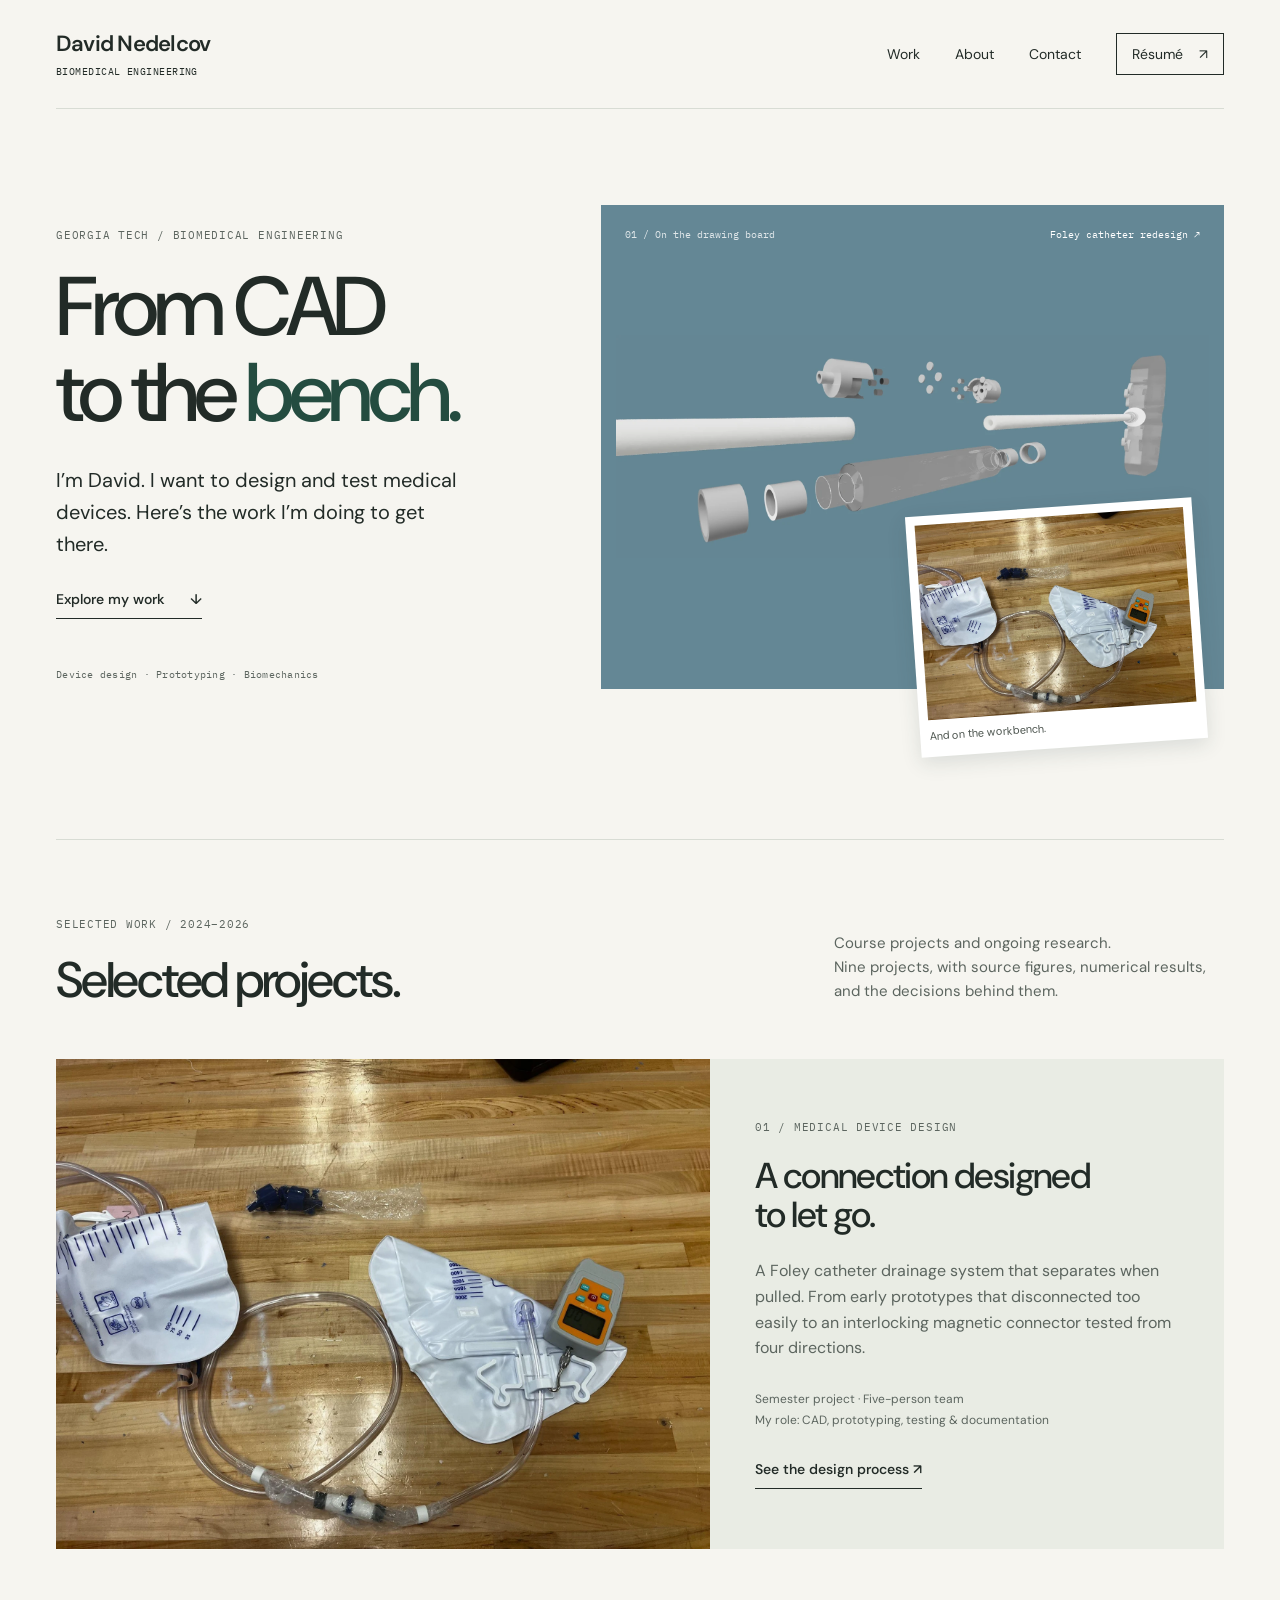
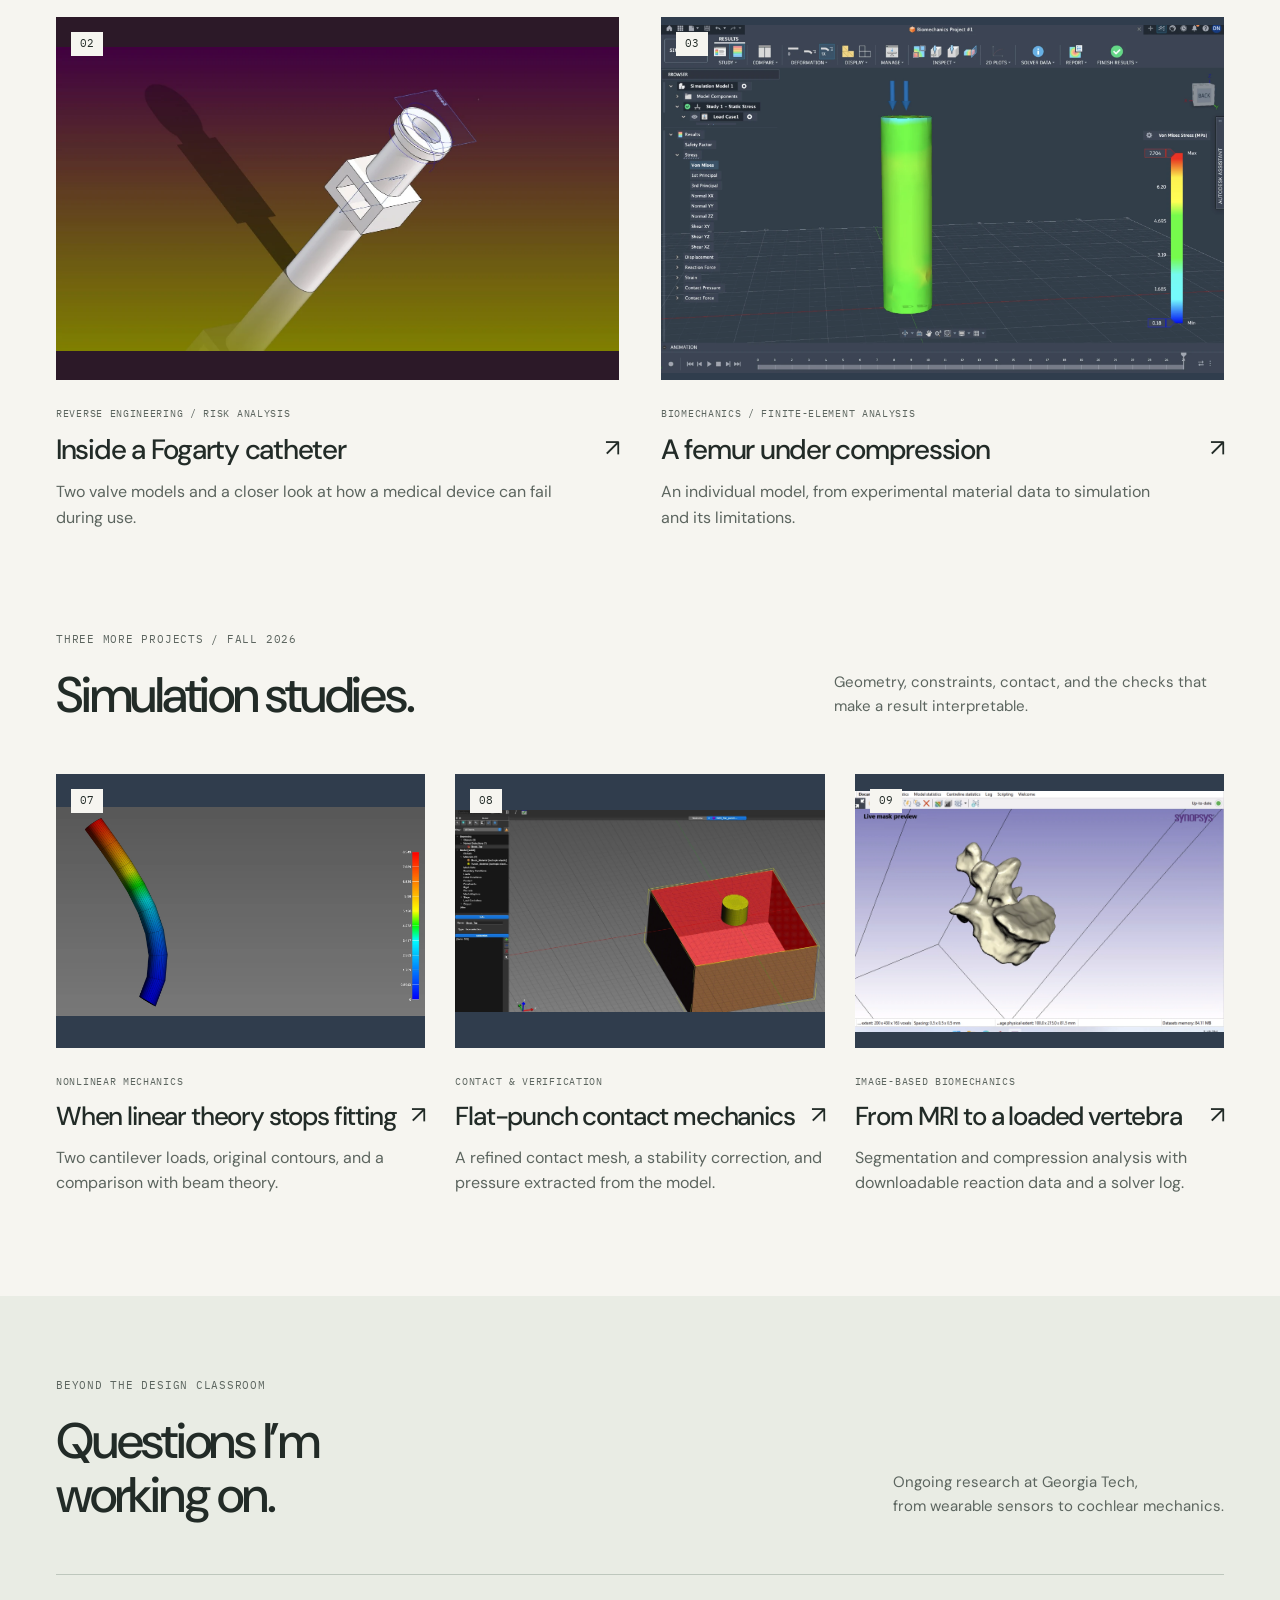
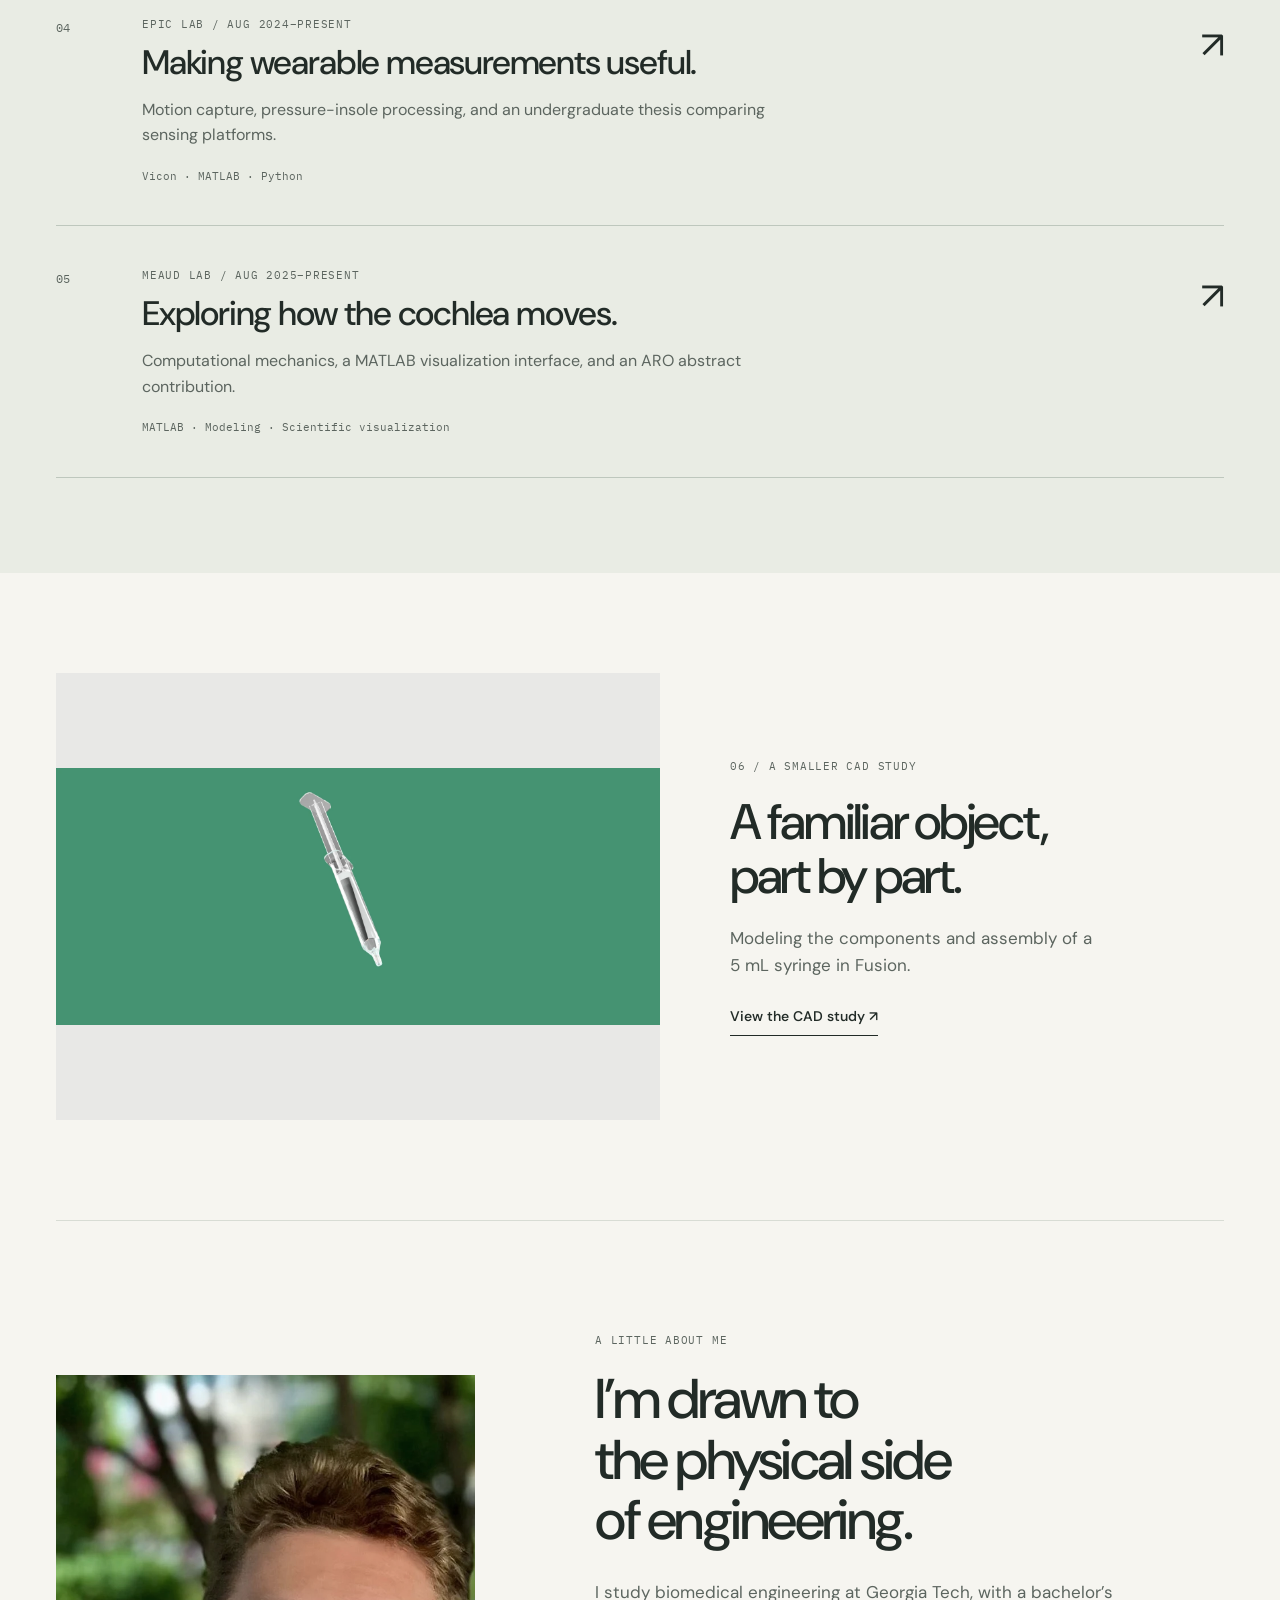
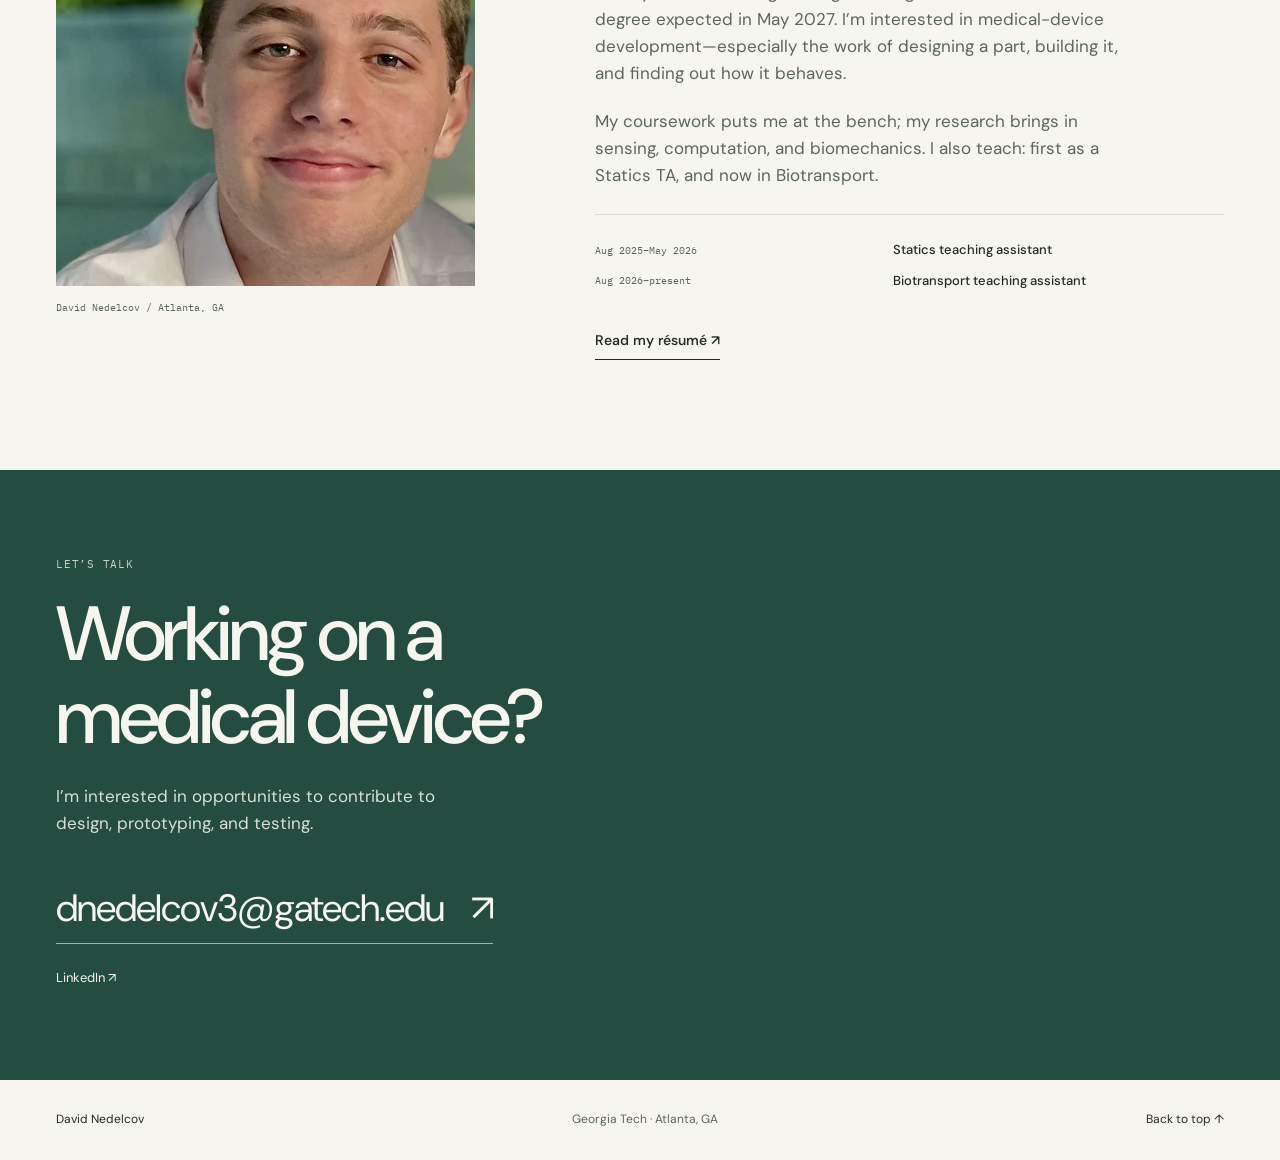
==== commit 27eb18d1: "Add mechanics projects and source evidence across portfolio" ====
--- a/index.html
+++ b/index.html
@@ -41,13 +41,13 @@
 <p class="hero-note">Device design · Prototyping · Biomechanics</p>
 </div>
 <a class="hero-image" href="projects/foley.html" aria-label="Explore the Foley catheter design project">
-<img src="assets/foley-exploded.webp" alt="Exploded CAD view of our magnetic breakaway catheter design" fetchpriority="high">
+<img src="assets/foley-exploded.webp" alt="Exploded CAD view of our magnetic breakaway catheter design" fetchpriority="high" width="1800" height="677">
 <div class="hero-image-label">
 <span>01 / On the drawing board</span>
 <span>Foley catheter redesign ↗</span>
 </div>
 <div class="bench-inset">
-<img src="assets/foley-bench.webp" alt="The physical catheter prototype on a workbench">
+<img src="assets/foley-bench.webp" alt="The physical catheter prototype on a workbench" width="1800" height="1350">
 <span>And on the workbench.</span>
 </div>
 </a>
@@ -58,11 +58,11 @@
 <p class="eyebrow">Selected work / 2024–2026</p>
 <h2>Selected projects.</h2>
 </div>
-<p>Course projects and ongoing research.<br>Parts, prototypes, and what I learned along the way.</p>
+<p>Course projects and ongoing research.<br>Nine projects, with source figures, numerical results, and the decisions behind them.</p>
 </div>
 <article class="feature-project" id="foley">
 <a class="feature-image" href="projects/foley.html">
-<img src="assets/foley-bench.webp" alt="Catheter breakaway prototype and force gauge on a wooden workbench" loading="lazy">
+<img src="assets/foley-bench.webp" alt="Catheter breakaway prototype and force gauge on a wooden workbench" loading="lazy" width="1800" height="1350">
 </a>
 <div class="feature-copy">
 <p class="eyebrow">01 / Medical device design</p>
@@ -77,7 +77,7 @@
 <div class="project-grid">
 <article id="fogarty">
 <a class="tile-image valve-tile" href="projects/fogarty.html">
-<img src="assets/fogarty-valve-concept-1.webp" alt="David’s CAD model of a Fogarty valve component" loading="lazy">
+<img src="assets/fogarty-valve-concept-1.webp" alt="David’s CAD model of a Fogarty valve component" loading="lazy" width="1500" height="809">
 <span class="tile-number">02</span>
 </a>
 <p class="eyebrow">Reverse engineering / Risk analysis</p>
@@ -89,7 +89,7 @@
 </article>
 <article id="femur">
 <a class="tile-image fea-tile" href="projects/femur.html">
-<img src="assets/femur-stress.webp" alt="Original Fusion finite-element stress result for the femur model" loading="lazy">
+<img src="assets/femur-stress.webp" alt="Original Fusion finite-element stress result for the femur model" loading="lazy" width="1800" height="1113">
 <span class="tile-number">03</span>
 </a>
 <p class="eyebrow">Biomechanics / Finite-element analysis</p>
@@ -98,6 +98,53 @@
 </a>
 </h3>
 <p>An individual model, from experimental material data to simulation and its limitations.</p>
+</article>
+</div>
+</section>
+<section class="wrap additional-projects" id="simulation-studies">
+<div class="section-heading">
+<div>
+<p class="eyebrow">Three more projects / Fall 2026</p>
+<h2>Simulation studies.</h2>
+</div>
+<p>Geometry, constraints, contact, and the checks that make a result interpretable.</p>
+</div>
+<div class="project-grid three-projects">
+<article id="cantilever">
+<a class="tile-image fea-tile" href="projects/cantilever.html">
+<img src="assets/beam-high-displacement.webp" width="1402" height="794" alt="When linear theory stops fitting" loading="lazy">
+<span class="tile-number">07</span>
+</a>
+<p class="eyebrow">Nonlinear mechanics</p>
+<h3>
+<a href="projects/cantilever.html">When linear theory stops fitting <span>↗</span>
+</a>
+</h3>
+<p>Two cantilever loads, original contours, and a comparison with beam theory.</p>
+</article>
+<article id="contact-project">
+<a class="tile-image fea-tile" href="projects/contact.html">
+<img src="assets/contact-assembly.webp" width="1800" height="982" alt="Flat-punch contact mechanics" loading="lazy">
+<span class="tile-number">08</span>
+</a>
+<p class="eyebrow">Contact & verification</p>
+<h3>
+<a href="projects/contact.html">Flat-punch contact mechanics <span>↗</span>
+</a>
+</h3>
+<p>A refined contact mesh, a stability correction, and pressure extracted from the model.</p>
+</article>
+<article id="vertebra">
+<a class="tile-image fea-tile" href="projects/vertebra.html">
+<img src="assets/vertebra-segmentation.webp" width="1800" height="1176" alt="From MRI to a loaded vertebra" loading="lazy">
+<span class="tile-number">09</span>
+</a>
+<p class="eyebrow">Image-based biomechanics</p>
+<h3>
+<a href="projects/vertebra.html">From MRI to a loaded vertebra <span>↗</span>
+</a>
+</h3>
+<p>Segmentation and compression analysis with downloadable reaction data and a solver log.</p>
 </article>
 </div>
 </section>
@@ -134,7 +181,7 @@
 </section>
 <section class="wrap cad-study" id="syringe">
 <a href="projects/syringe.html" class="study-image">
-<img src="assets/syringe-render.webp" alt="David’s rendered 5 mL syringe CAD assembly" loading="lazy">
+<img src="assets/syringe-render.webp" alt="David’s rendered 5 mL syringe CAD assembly" loading="lazy" width="1800" height="766">
 </a>
 <div>
 <p class="eyebrow">06 / A smaller CAD study</p>
@@ -145,7 +192,7 @@
 </section>
 <section class="about-section wrap" id="about">
 <div class="portrait">
-<img src="assets/david-nedelcov.webp" alt="David Nedelcov" loading="lazy">
+<img src="assets/david-nedelcov.webp" alt="David Nedelcov" loading="lazy" width="900" height="900">
 <span>David Nedelcov / Atlanta, GA</span>
 </div>
 <div class="about-copy">
--- a/style.css
+++ b/style.css
@@ -274,3 +274,13 @@
 *,*::before,*::after{transition:none!important;animation:none!important}
 }
 
+/* Technical case-study details */
+.case-contents{display:flex;gap:10px 23px;flex-wrap:wrap;padding:25px 0;margin-top:25px;border-block:1px solid var(--line);font-size:12px;line-height:1.5}.case-contents>span{width:100%;font:10px var(--mono);text-transform:uppercase;color:var(--muted);margin-bottom:4px}.case-contents a{text-decoration:underline;text-decoration-color:#afbbae;text-underline-offset:4px}.case-contents a:hover{color:var(--green)}.engineering-table{margin:28px 0}.engineering-table table{min-width:570px;table-layout:fixed;line-height:1.65}.engineering-table caption{font-family:var(--sans);font-size:13px;line-height:1.6}.engineering-table thead th{font:10px var(--mono);text-transform:uppercase;letter-spacing:.02em;background:var(--pale);padding:14px 12px}.engineering-table tbody th{font-size:14px;vertical-align:top;padding:18px 15px 18px 10px}.engineering-table tbody td{font:14px/1.7 var(--sans);text-align:left;vertical-align:top;padding:18px 12px;color:#414b44}.engineering-table th:first-child{width:27%}.engineering-table tbody tr:last-child>*{border-bottom:1px solid #a5b0a1}.source-sketch{max-width:800px;margin:45px auto 65px}.source-sketch img{max-height:620px;object-fit:contain;background:#fff}.mechanism-parts,.model-spec{display:grid;grid-template-columns:repeat(3,1fr);gap:25px;margin:28px 0}.mechanism-parts>div,.model-spec>div{border-top:2px solid #829783;padding-top:16px}.mechanism-parts span,.model-spec span{display:block;font:11px var(--mono);color:var(--muted);margin-bottom:14px}.mechanism-parts h3{font-size:24px;letter-spacing:-.02em;margin-bottom:14px}.mechanism-parts p,.model-spec p{font-size:14px;line-height:1.7}.model-spec strong{font-size:20px;font-weight:500;display:block;margin-bottom:12px}.test-steps{padding-left:22px}.test-steps li{padding-left:8px;margin-bottom:20px;line-height:1.75;color:#414b44}.test-steps strong{font-weight:600}.risk-chain{display:flex;gap:15px;align-items:center;padding:22px 0;margin:22px 0;border-block:1px solid var(--line)}.risk-chain span{flex:1;font-size:15px;line-height:1.5}.risk-chain b{font-weight:400;color:var(--muted)}
+@media(max-width:760px){.case-contents{gap:12px 20px;padding:22px 0;font-size:11px}.engineering-table table{min-width:620px}.engineering-table{border-right:2px solid var(--line)}.mechanism-parts,.model-spec{grid-template-columns:1fr;gap:22px}.mechanism-parts>div,.model-spec>div{padding-top:13px}.source-sketch{margin:30px 0 45px}.source-sketch img{max-height:420px}.risk-chain{gap:8px}.risk-chain span{font-size:12px}.test-steps{padding-left:18px}.test-steps li{padding-left:4px;font-size:16px}}
+.story-copy{min-width:0}.engineering-table{max-width:100%}
+@media(max-width:760px){.engineering-table::before{content:'Scroll to compare →';display:block;position:sticky;left:0;font:10px var(--mono);color:var(--muted);padding:4px 0 12px}}
+
+img{height:auto}
+.additional-projects{padding:0 0 100px}.three-projects{grid-template-columns:repeat(3,minmax(0,1fr));gap:30px}.three-projects h3{font-size:26px}.three-projects .tile-image{aspect-ratio:1.35}.evidence-links{display:grid;gap:12px;margin:28px 0}.evidence-links>a{display:grid;grid-template-columns:1fr 24px;gap:6px 20px;border:1px solid var(--line);padding:20px 22px;background:#eeefe8}.evidence-links span{font-weight:550;font-size:16px}.evidence-links small{font-size:12px;line-height:1.6;color:var(--muted);grid-column:1}.evidence-links b{grid-column:2;grid-row:1 / span 2;font-size:24px;font-weight:400;align-self:center}.evidence-links a:hover{border-color:var(--green)}.plot-evidence{max-width:1050px;margin:45px auto}.plot-evidence .zoom{background:white;padding:16px}.document-evidence{max-width:850px;margin:40px auto}.document-evidence img{max-height:900px;object-fit:contain;background:white}.equation{font-family:var(--mono);font-size:16px;background:var(--pale);padding:24px;margin:25px 0;line-height:1.8;overflow:auto}.segmentation-cover .zoom{background:#b8b3d6}
+@media(max-width:1050px){.three-projects{grid-template-columns:1fr 1fr}.three-projects article:last-child{max-width:600px}}
+@media(max-width:760px){.additional-projects{padding-bottom:60px}.three-projects{grid-template-columns:1fr;gap:40px}.three-projects h3{font-size:27px}.three-projects article:last-child{max-width:none}.evidence-links>a{padding:17px}.plot-evidence .zoom{padding:4px}.plot-evidence,.document-evidence{margin:30px 0}.equation{font-size:12px;padding:16px}}
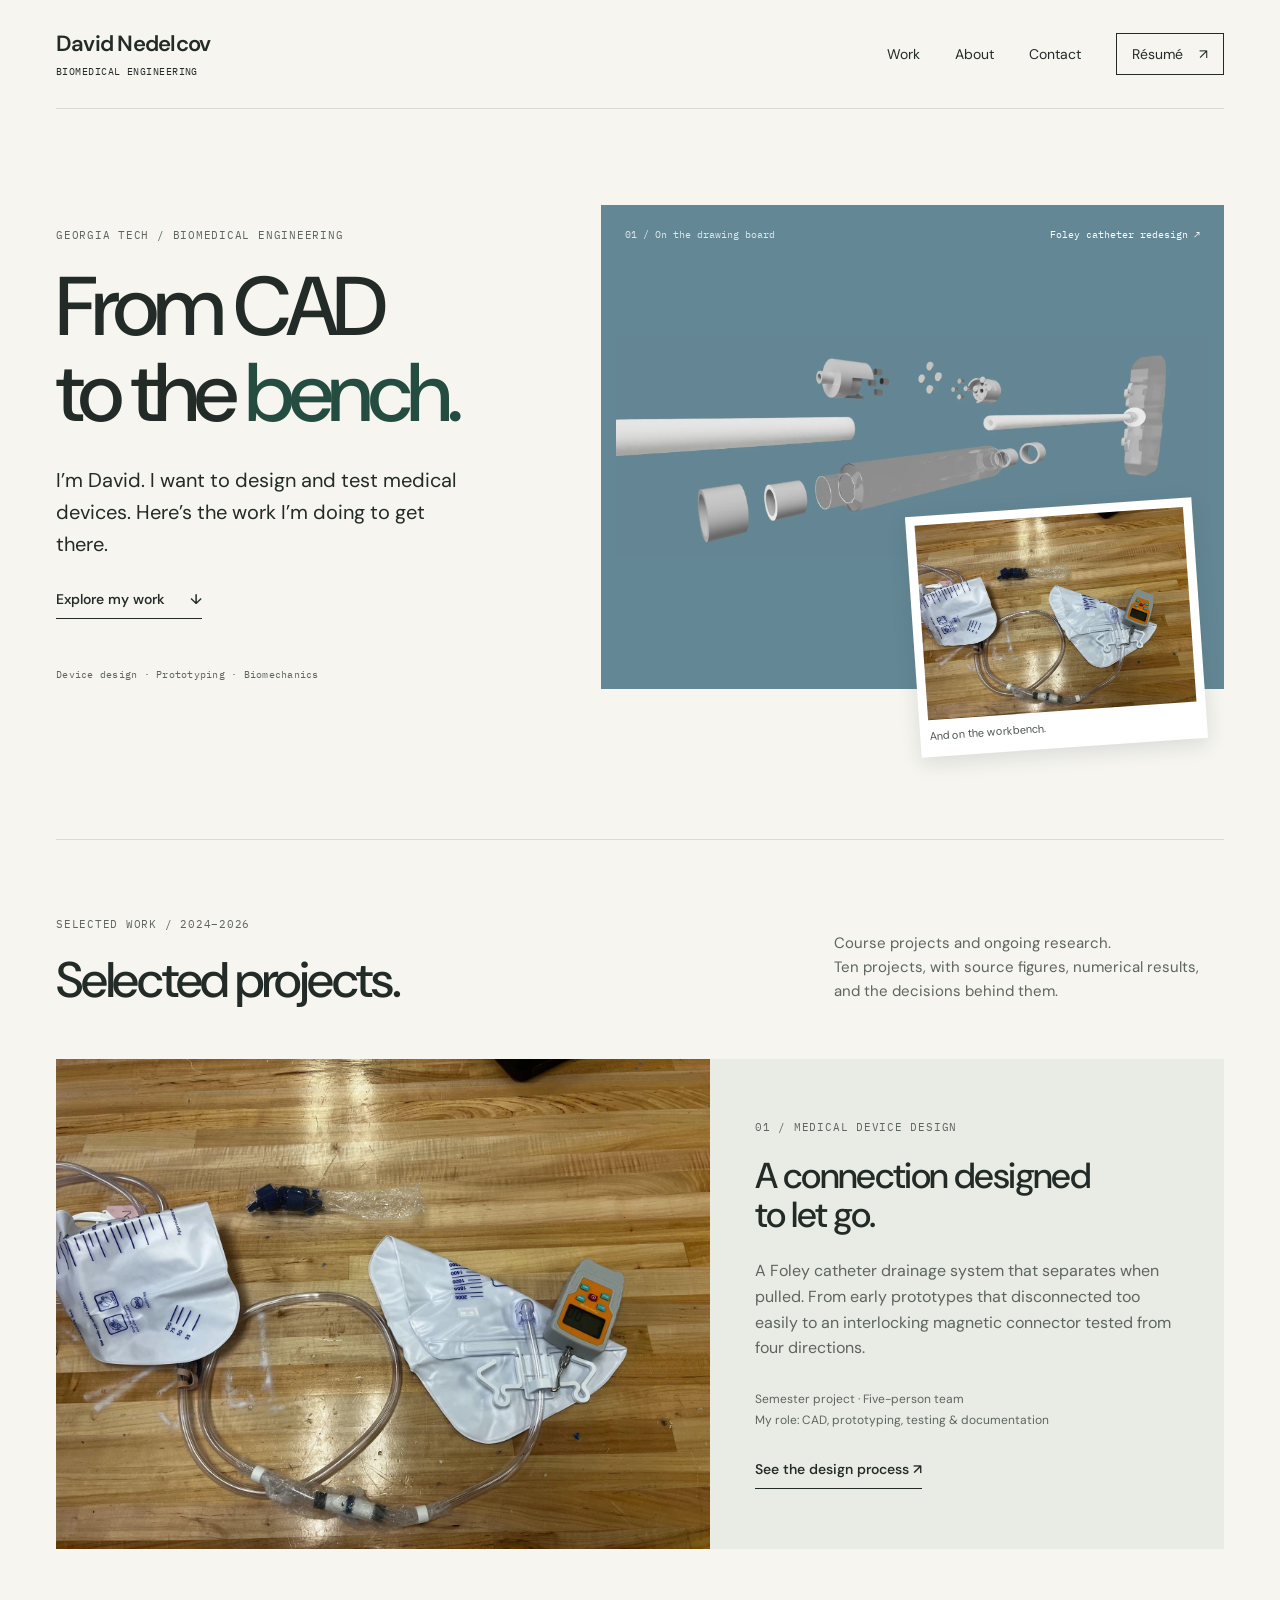
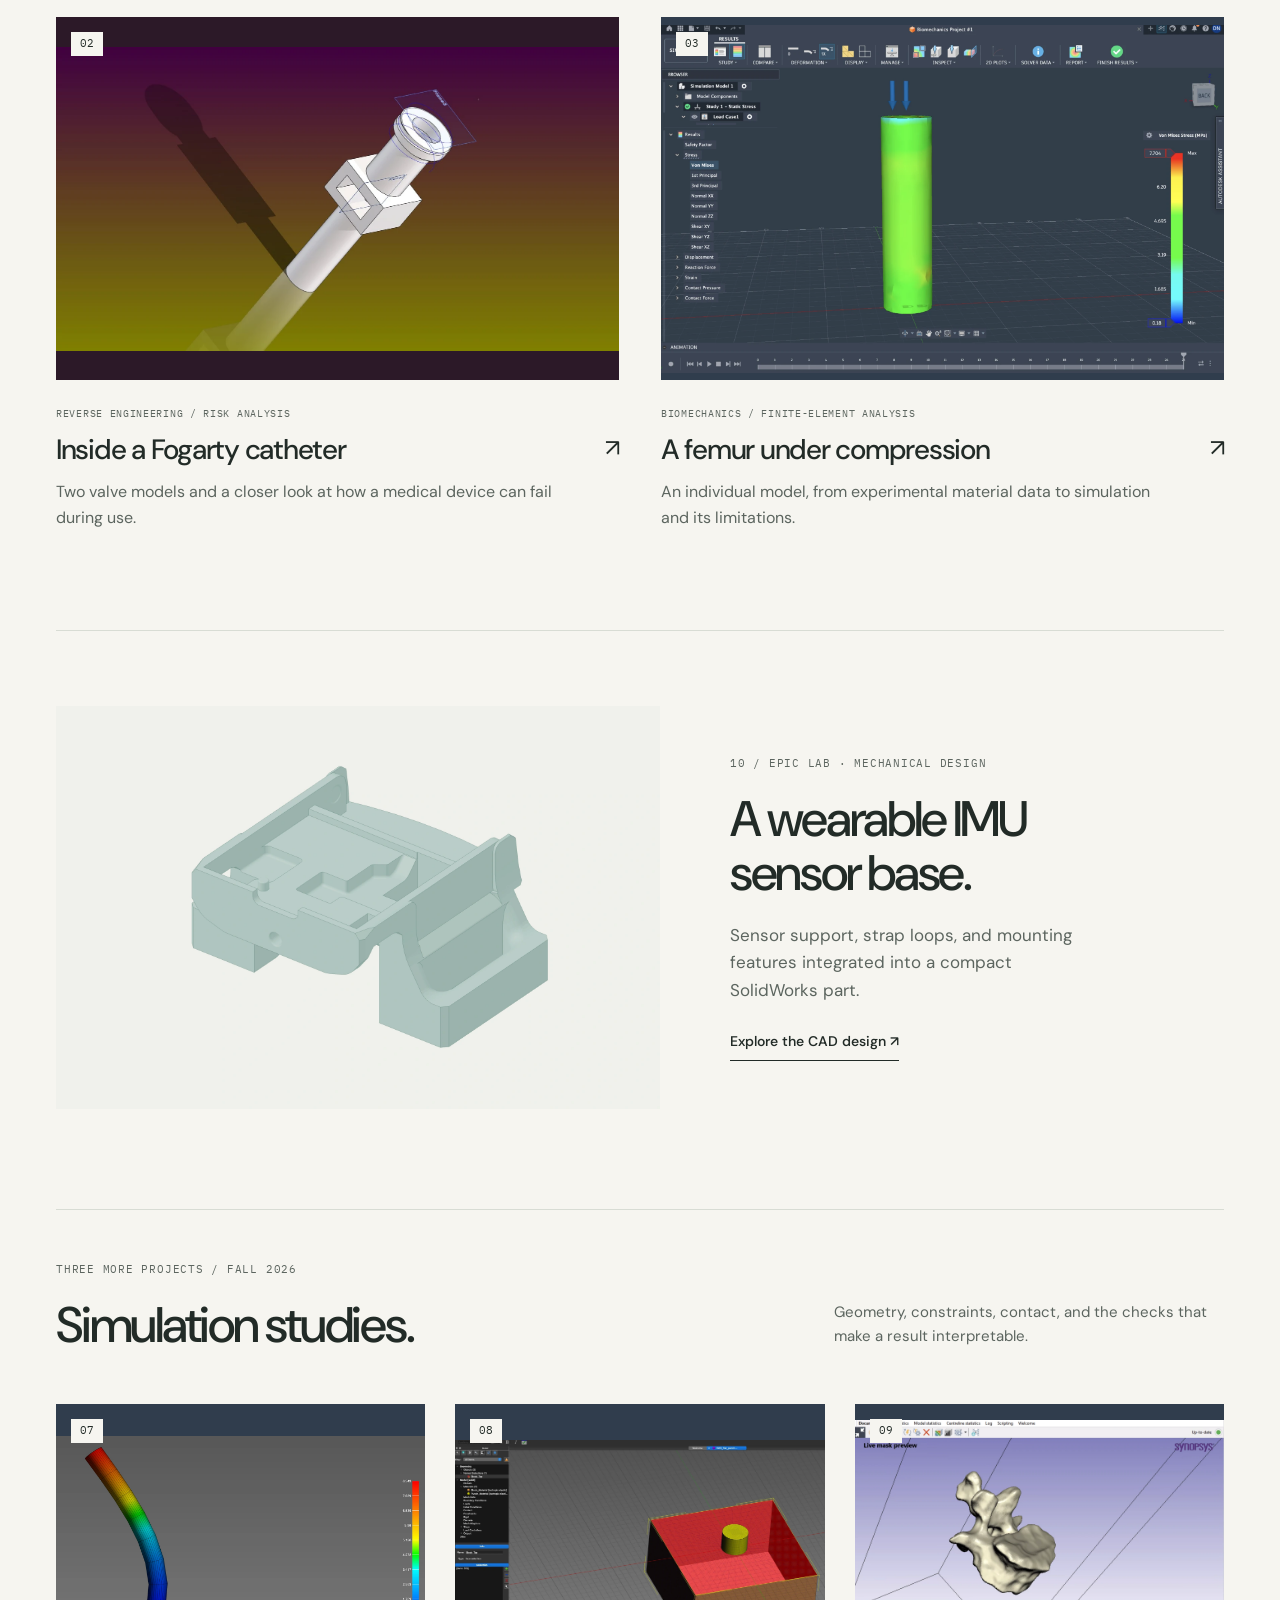
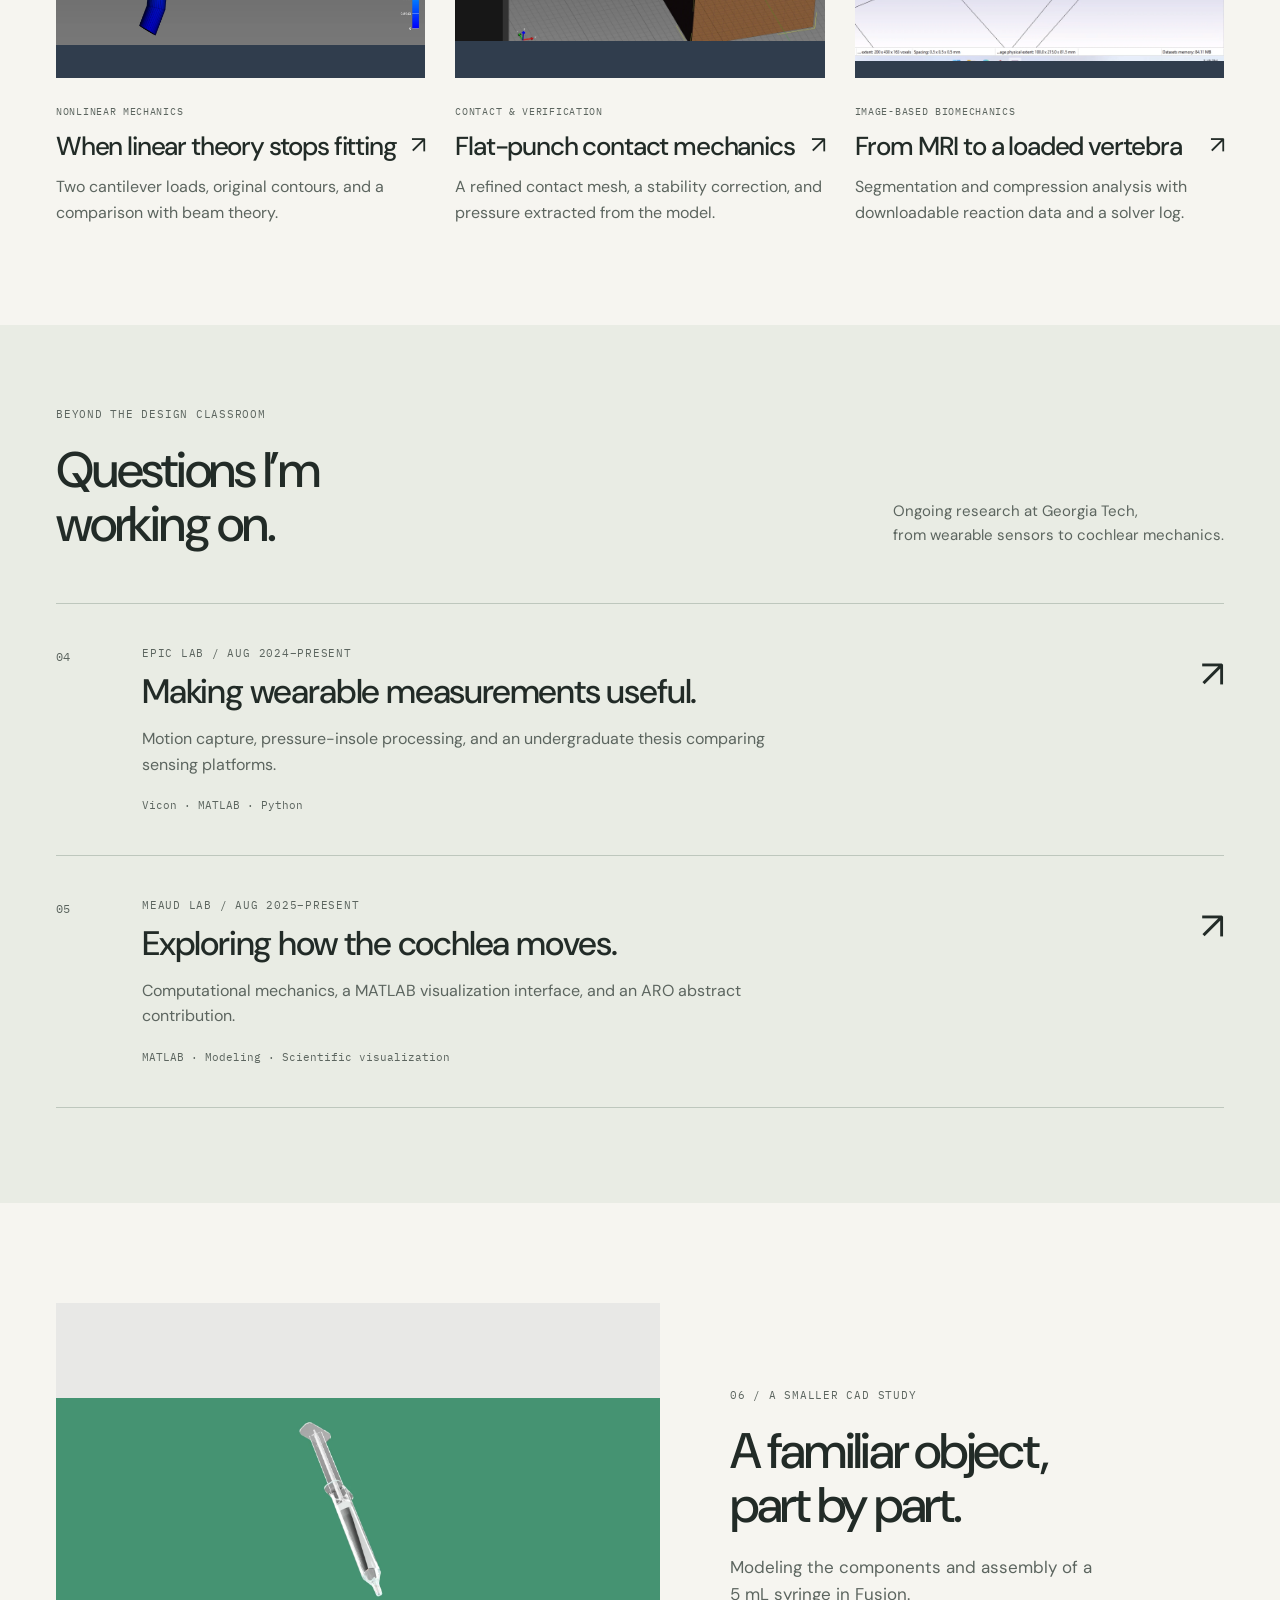
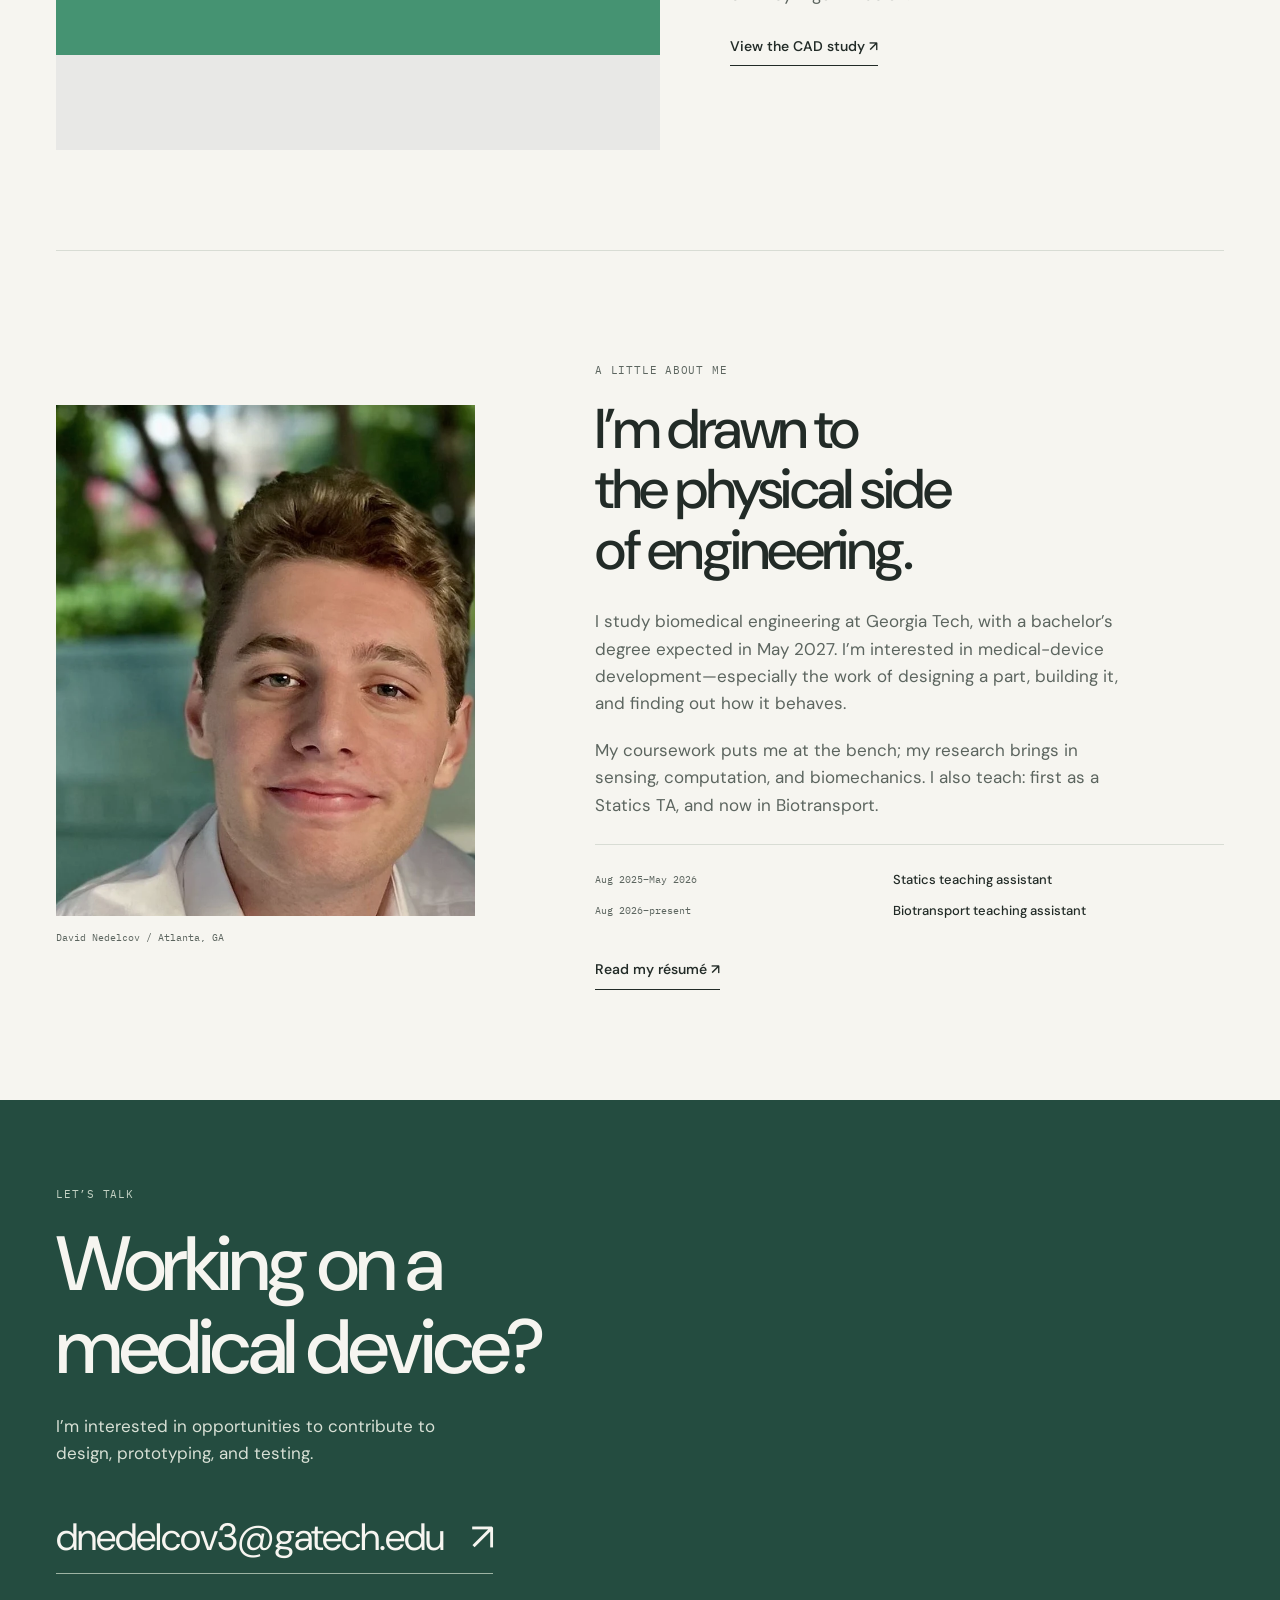
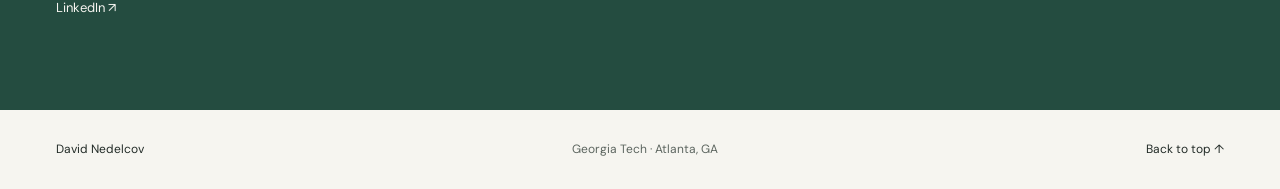
==== commit cf1c0b4d: "Add wearable IMU sensor-base CAD project" ====
--- a/index.html
+++ b/index.html
@@ -58,7 +58,7 @@
 <p class="eyebrow">Selected work / 2024–2026</p>
 <h2>Selected projects.</h2>
 </div>
-<p>Course projects and ongoing research.<br>Nine projects, with source figures, numerical results, and the decisions behind them.</p>
+<p>Course projects and ongoing research.<br>Ten projects, with source figures, numerical results, and the decisions behind them.</p>
 </div>
 <article class="feature-project" id="foley">
 <a class="feature-image" href="projects/foley.html">
@@ -100,6 +100,10 @@
 <p>An individual model, from experimental material data to simulation and its limitations.</p>
 </article>
 </div>
+</section>
+<section class="wrap cad-study imu-feature" id="imu">
+<a href="projects/imu.html" class="study-image"><img src="assets/imu-base-iso.webp" alt="Isometric CAD view of David’s wearable IMU sensor base with integrated strap loops" loading="lazy" width="1800" height="1200"></a>
+<div><p class="eyebrow">10 / EPIC Lab · Mechanical design</p><h2>A wearable IMU<br>sensor base.</h2><p>Sensor support, strap loops, and mounting features integrated into a compact SolidWorks part.</p><a class="text-link" href="projects/imu.html">Explore the CAD design ↗</a></div>
 </section>
 <section class="wrap additional-projects" id="simulation-studies">
 <div class="section-heading">
--- a/style.css
+++ b/style.css
@@ -284,3 +284,13 @@
 .additional-projects{padding:0 0 100px}.three-projects{grid-template-columns:repeat(3,minmax(0,1fr));gap:30px}.three-projects h3{font-size:26px}.three-projects .tile-image{aspect-ratio:1.35}.evidence-links{display:grid;gap:12px;margin:28px 0}.evidence-links>a{display:grid;grid-template-columns:1fr 24px;gap:6px 20px;border:1px solid var(--line);padding:20px 22px;background:#eeefe8}.evidence-links span{font-weight:550;font-size:16px}.evidence-links small{font-size:12px;line-height:1.6;color:var(--muted);grid-column:1}.evidence-links b{grid-column:2;grid-row:1 / span 2;font-size:24px;font-weight:400;align-self:center}.evidence-links a:hover{border-color:var(--green)}.plot-evidence{max-width:1050px;margin:45px auto}.plot-evidence .zoom{background:white;padding:16px}.document-evidence{max-width:850px;margin:40px auto}.document-evidence img{max-height:900px;object-fit:contain;background:white}.equation{font-family:var(--mono);font-size:16px;background:var(--pale);padding:24px;margin:25px 0;line-height:1.8;overflow:auto}.segmentation-cover .zoom{background:#b8b3d6}
 @media(max-width:1050px){.three-projects{grid-template-columns:1fr 1fr}.three-projects article:last-child{max-width:600px}}
 @media(max-width:760px){.additional-projects{padding-bottom:60px}.three-projects{grid-template-columns:1fr;gap:40px}.three-projects h3{font-size:27px}.three-projects article:last-child{max-width:none}.evidence-links>a{padding:17px}.plot-evidence .zoom{padding:4px}.plot-evidence,.document-evidence{margin:30px 0}.equation{font-size:12px;padding:16px}}
+
+/* IMU sensor-base CAD study. */
+.imu-feature{border-top:1px solid var(--line);padding-top:75px;margin-bottom:50px}
+.imu-feature .study-image,.imu-cover .zoom,.imu-views .zoom,.imu-drawings .zoom{background:#f0f1eb}
+.imu-feature .study-image img{aspect-ratio:1.5}
+.imu-cover .zoom{height:560px}
+.imu-views .zoom,.imu-drawings .zoom{height:auto;aspect-ratio:1.5}
+.imu-case .result-strip{justify-content:space-between;gap:18px}
+.imu-case .result-strip strong{font-size:clamp(22px,2.3vw,34px);white-space:nowrap}
+@media(max-width:760px){.imu-feature{padding-top:50px;margin-bottom:0}.imu-cover .zoom{height:auto;aspect-ratio:1.5}.imu-case .result-strip strong{font-size:22px}}
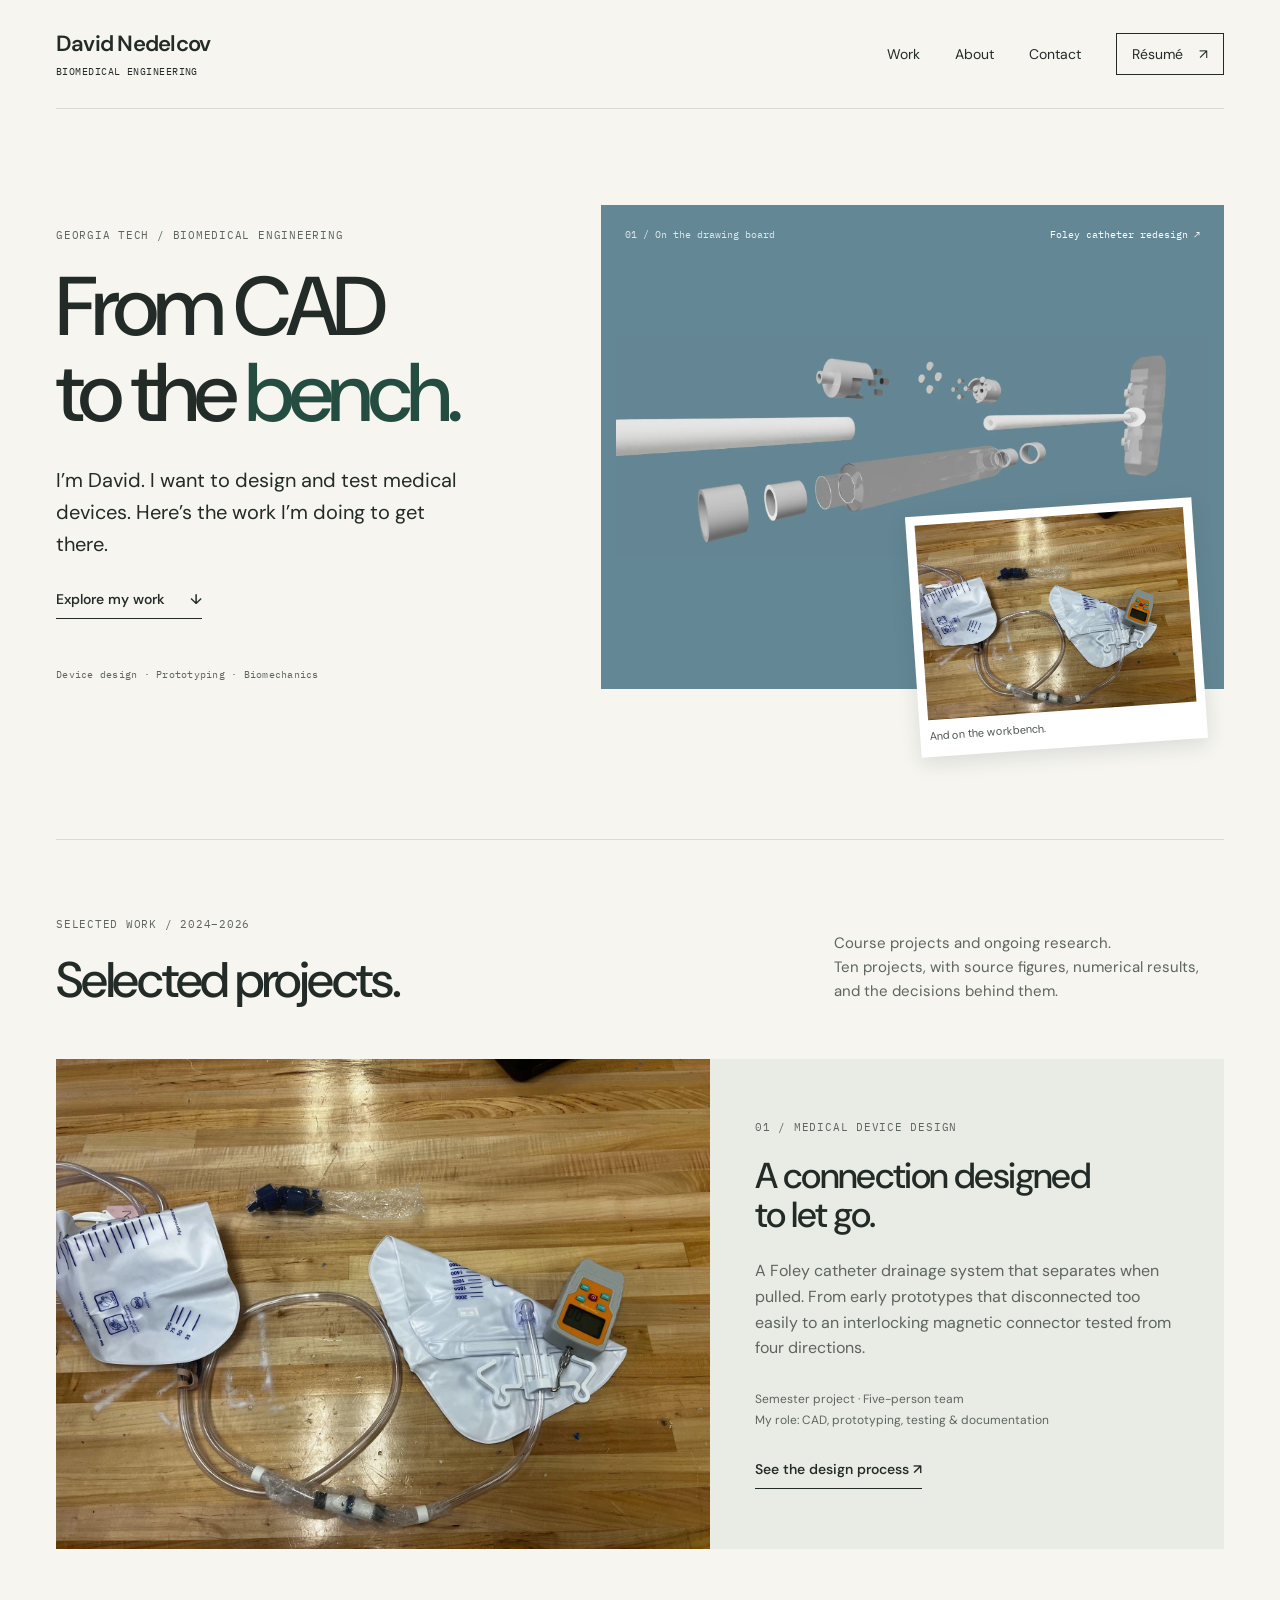
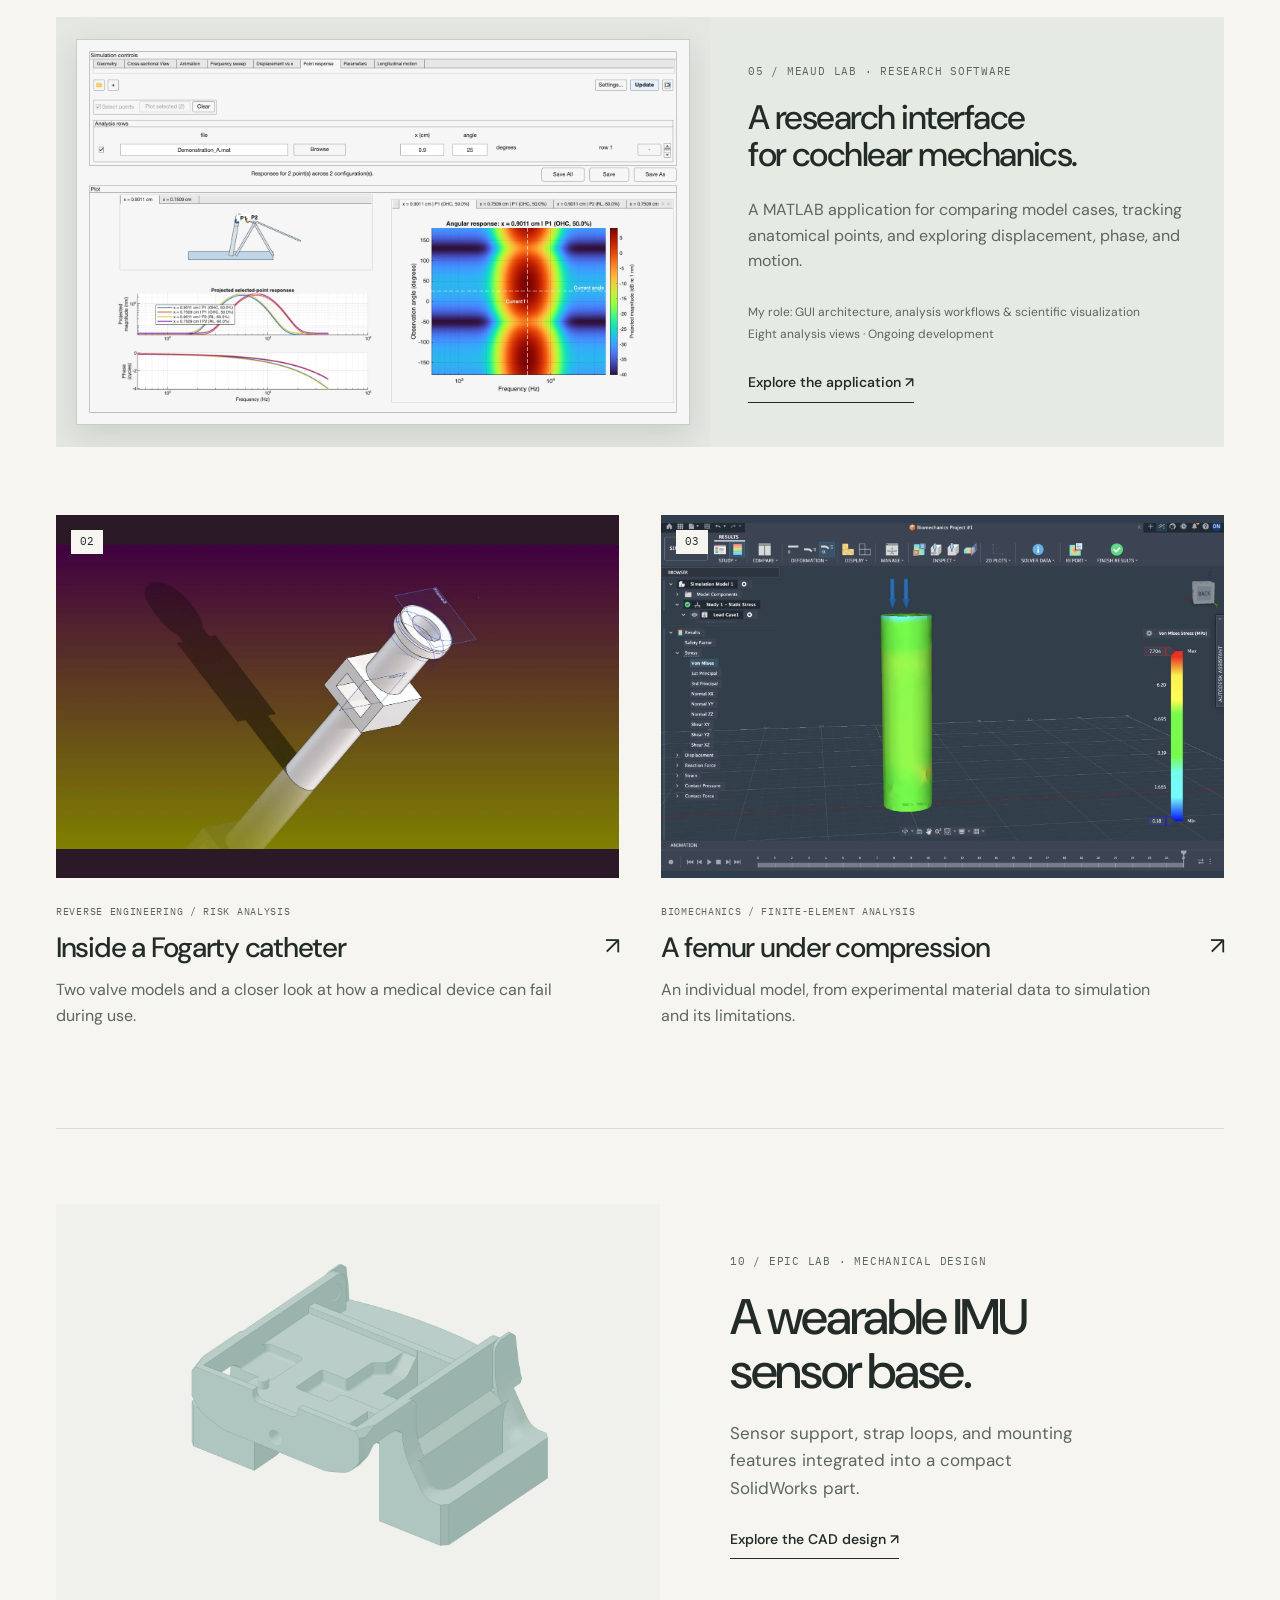
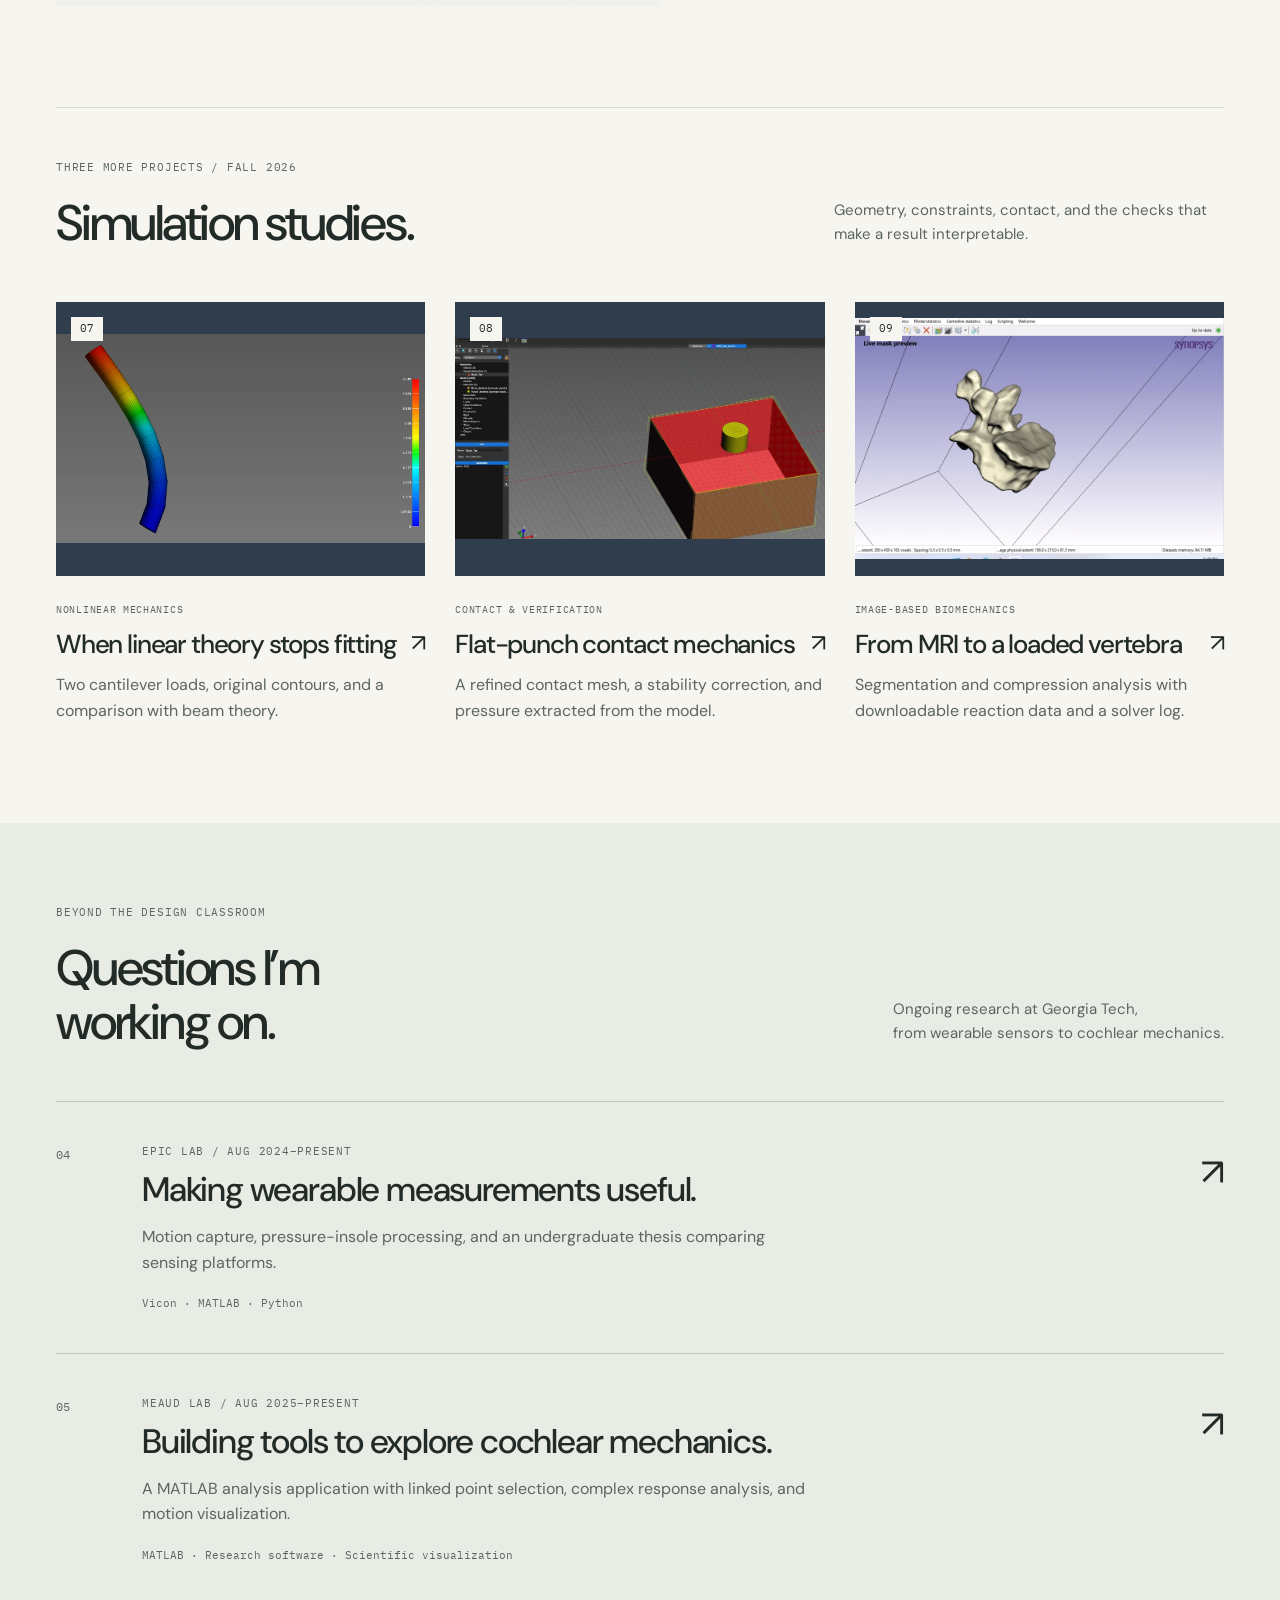
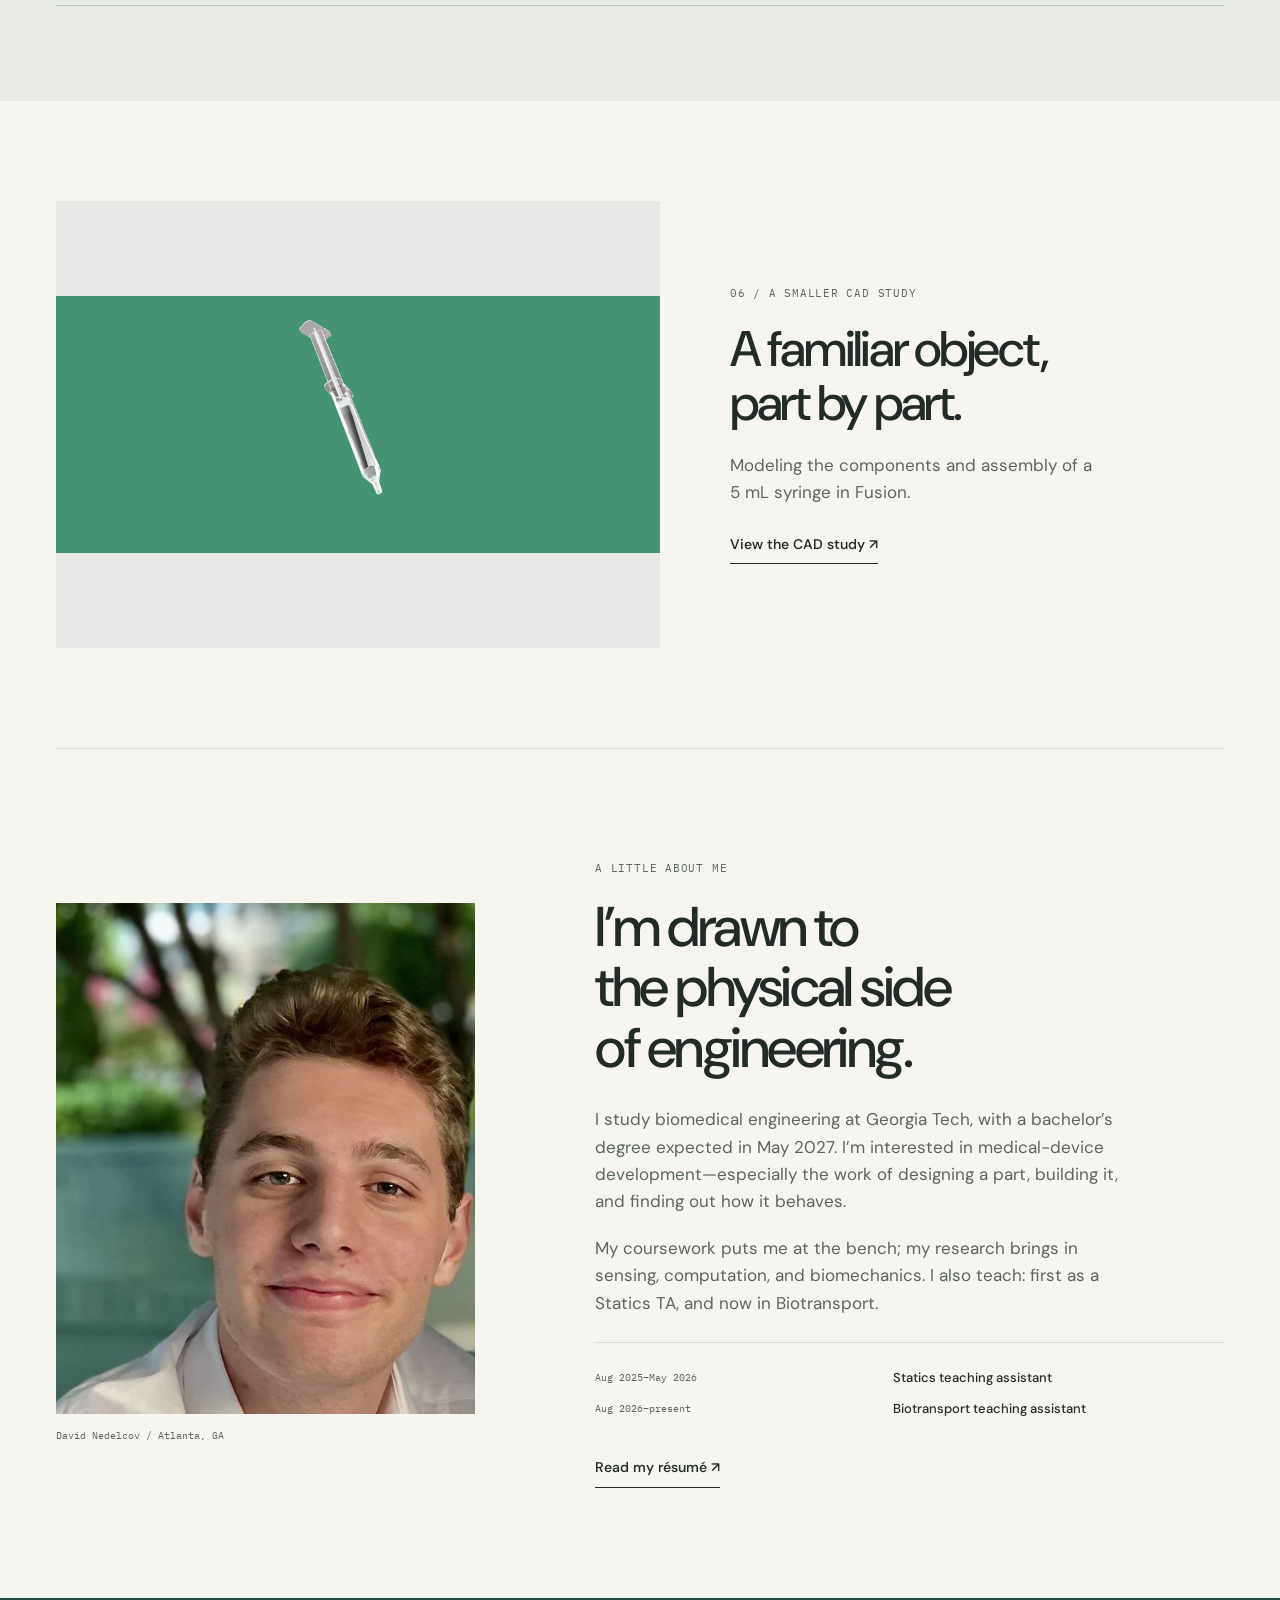
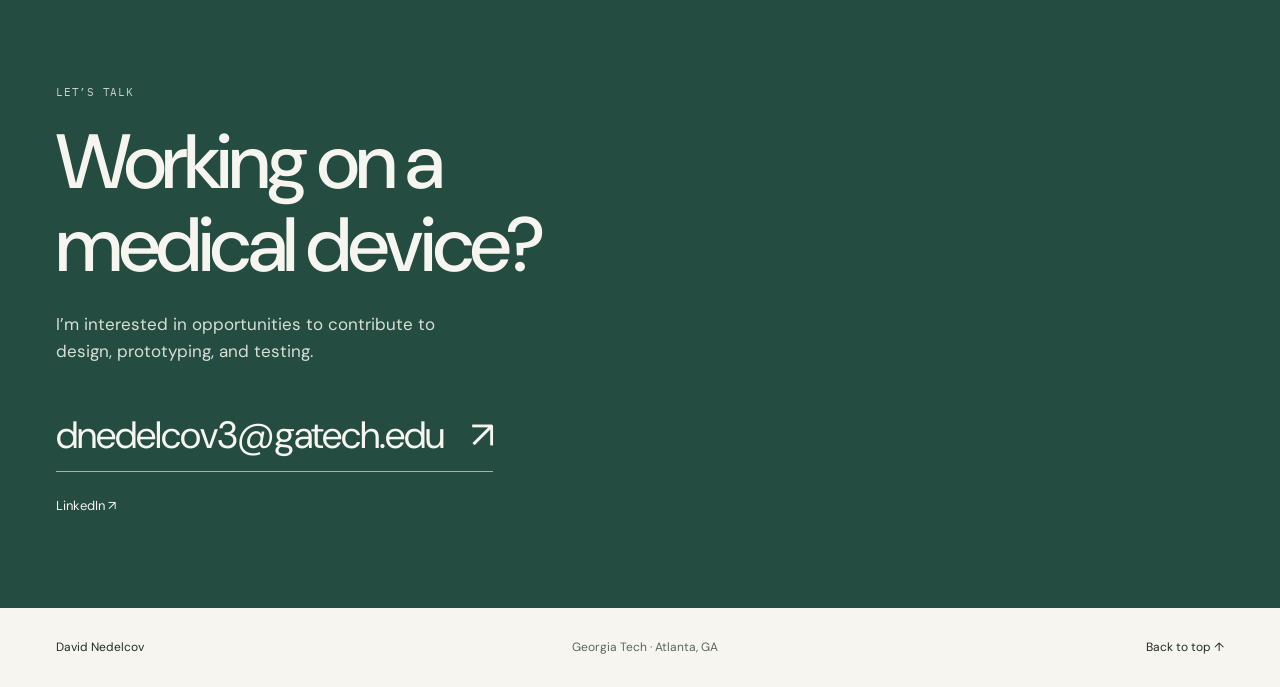
==== commit 3d4a282b: "Feature Meaud Lab cochlear analysis GUI" ====
--- a/index.html
+++ b/index.html
@@ -74,6 +74,10 @@
 <a class="text-link" href="projects/foley.html">See the design process ↗</a>
 </div>
 </article>
+<article class="feature-project gui-feature" id="cochlear-gui">
+<a class="feature-image" href="projects/cochlear.html"><img src="assets/meaud-gui-point-heatmap.webp" alt="David’s MATLAB cochlear-analysis GUI with linked anatomical points, response curves, and an angle–frequency map" loading="lazy" width="1640" height="1030"></a>
+<div class="feature-copy"><p class="eyebrow">05 / Meaud Lab · Research software</p><h3><a href="projects/cochlear.html">A research interface <br>for cochlear mechanics.</a></h3><p>A MATLAB application for comparing model cases, tracking anatomical points, and exploring displacement, phase, and motion.</p><p class="project-context">My role: GUI architecture, analysis workflows &amp; scientific visualization<br>Eight analysis views · Ongoing development</p><a class="text-link" href="projects/cochlear.html">Explore the application ↗</a></div>
+</article>
 <div class="project-grid">
 <article id="fogarty">
 <a class="tile-image valve-tile" href="projects/fogarty.html">
@@ -175,9 +179,9 @@
 <span class="research-num">05</span>
 <div>
 <p class="eyebrow">Meaud Lab / Aug 2025–present</p>
-<h3>Exploring how the cochlea moves.</h3>
-<p>Computational mechanics, a MATLAB visualization interface, and an ARO abstract contribution.</p>
-<span class="research-tag">MATLAB · Modeling · Scientific visualization</span>
+<h3>Building tools to explore cochlear mechanics.</h3>
+<p>A MATLAB analysis application with linked point selection, complex response analysis, and motion visualization.</p>
+<span class="research-tag">MATLAB · Research software · Scientific visualization</span>
 </div>
 <span class="row-arrow" aria-hidden="true">↗</span>
 </a>
--- a/style.css
+++ b/style.css
@@ -294,3 +294,25 @@
 .imu-case .result-strip{justify-content:space-between;gap:18px}
 .imu-case .result-strip strong{font-size:clamp(22px,2.3vw,34px);white-space:nowrap}
 @media(max-width:760px){.imu-feature{padding-top:50px;margin-bottom:0}.imu-cover .zoom{height:auto;aspect-ratio:1.5}.imu-case .result-strip strong{font-size:22px}}
+
+/* Meaud Lab research application. */
+.gui-feature{background:#e5eae3}
+.gui-feature .feature-image{display:flex;align-items:center;background:#e4e7e2;padding:20px;min-height:430px}
+.gui-feature .feature-image img{height:auto;object-fit:contain;border:1px solid #c8cdc6;box-shadow:0 10px 28px #223a2920}
+.gui-feature .feature-copy{padding:42px 38px}
+.gui-feature .feature-copy h3{font-size:34px}
+.gui-case>h1{max-width:1150px}
+.gui-figure{margin:42px 0}
+.gui-figure .zoom{padding:14px;background:#e4e7e2;border:1px solid var(--line)}
+.gui-figure img{width:100%;height:auto;object-fit:contain}
+.gui-cover{margin:0}
+.gui-view-list{list-style:none;padding:0;margin:28px 0 0;display:grid;grid-template-columns:repeat(2,minmax(0,1fr));gap:0 24px}
+.gui-view-list li{padding:11px 0;border-top:1px solid var(--line);font-size:14px;color:var(--green)}
+.gui-motion{margin:44px 0}
+.gui-motion video{width:100%;height:auto;display:block;background:#f4f4f4;border:1px solid var(--line)}
+.gui-motion figcaption a{text-decoration:underline;text-underline-offset:3px}
+.gui-evidence{display:grid;grid-template-columns:.7fr 1fr 1.4fr;gap:24px;border-block:1px solid var(--line);padding:25px 0;margin:30px 0}
+.gui-evidence strong{display:block;color:var(--green);font-size:clamp(23px,2.1vw,30px);font-weight:500;letter-spacing:-.035em;line-height:1.3}
+.gui-evidence span{display:block;color:var(--muted);font-size:11px;margin-top:9px}
+@media(max-width:1050px){.gui-feature{grid-template-columns:1fr}.gui-feature .feature-image{min-height:0;padding:25px}.gui-feature .feature-copy{padding:30px 35px}.gui-feature .feature-copy h3 br{display:none}}
+@media(max-width:760px){.gui-feature .feature-image{height:auto;padding:12px}.gui-feature .feature-copy{padding:28px 25px}.gui-feature .feature-copy h3{font-size:31px}.gui-case>h1{font-size:43px}.gui-figure{margin:30px 0}.gui-cover{margin:0}.gui-figure .zoom{padding:5px}.gui-view-list{gap:0 15px}.gui-view-list li{font-size:12px}.gui-evidence{grid-template-columns:1fr 1fr;gap:22px}.gui-evidence>div:last-child{grid-column:1/-1}.gui-evidence strong{font-size:27px}}
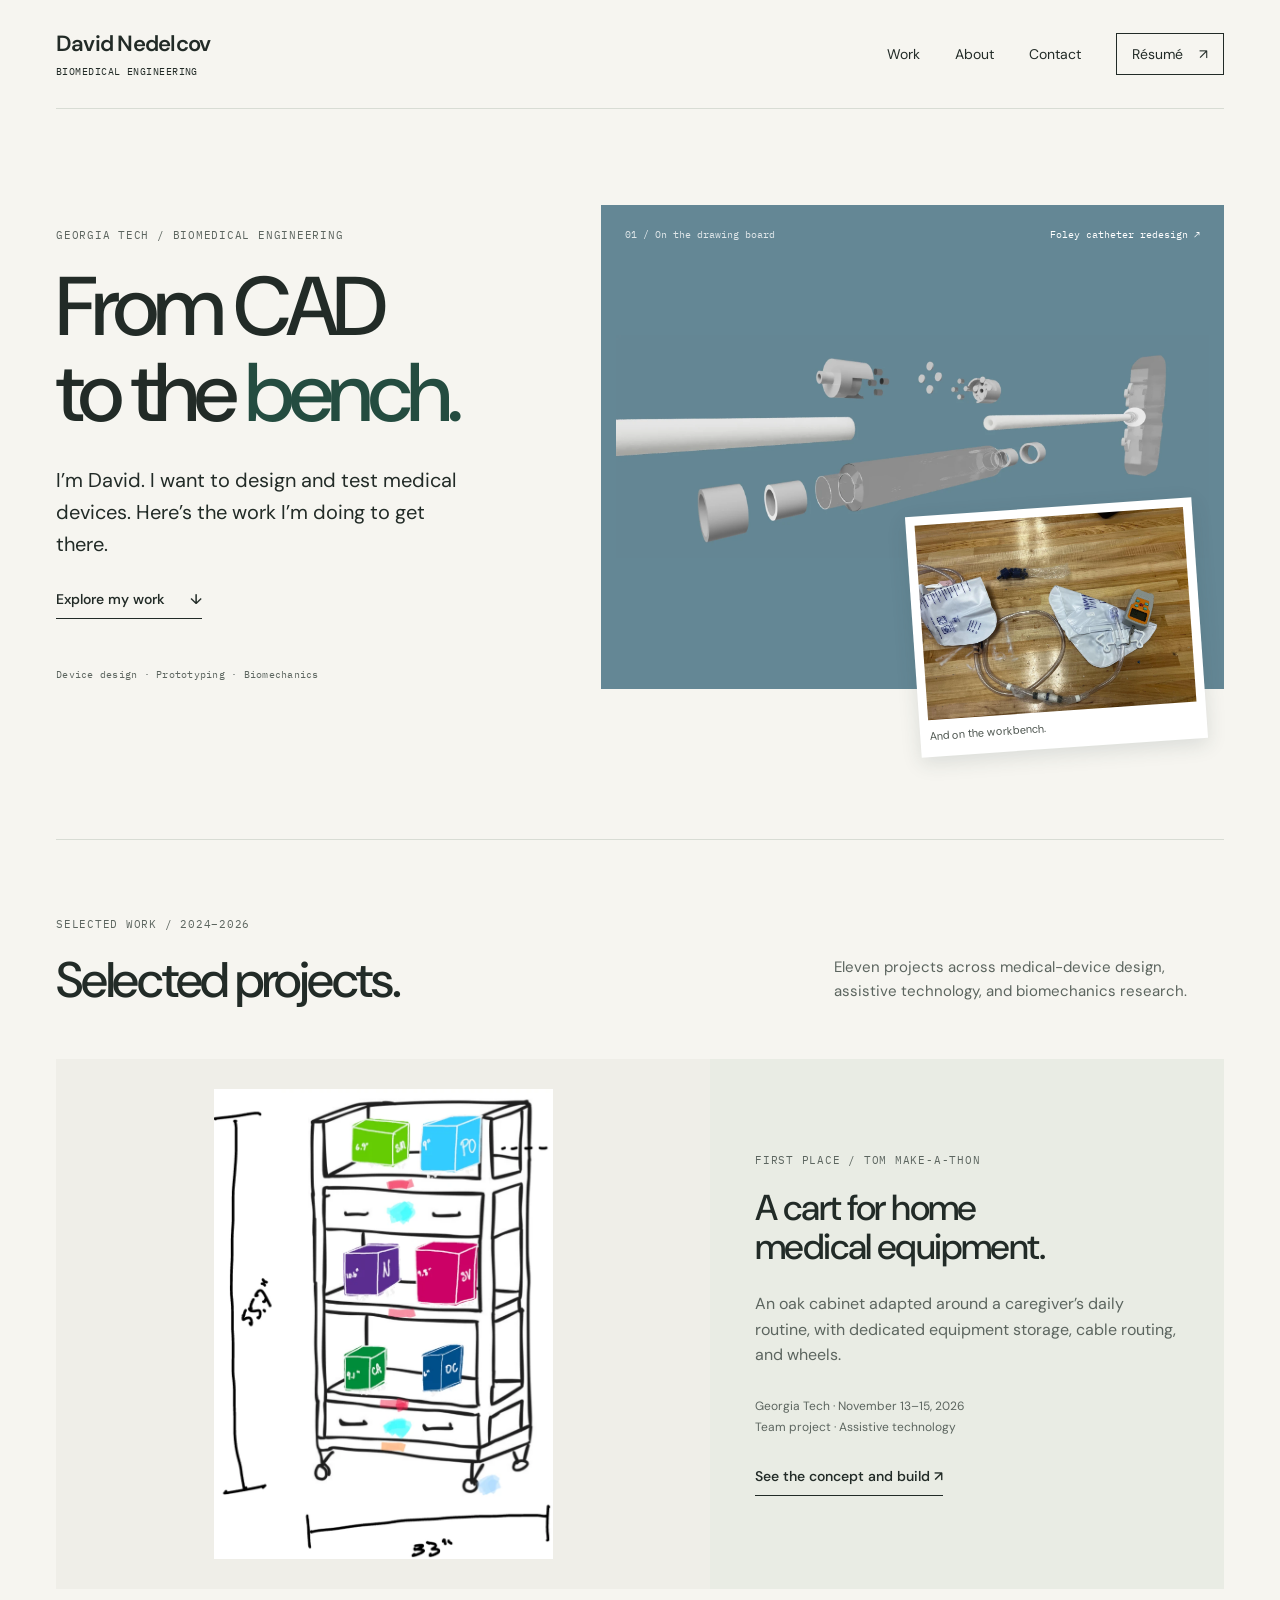
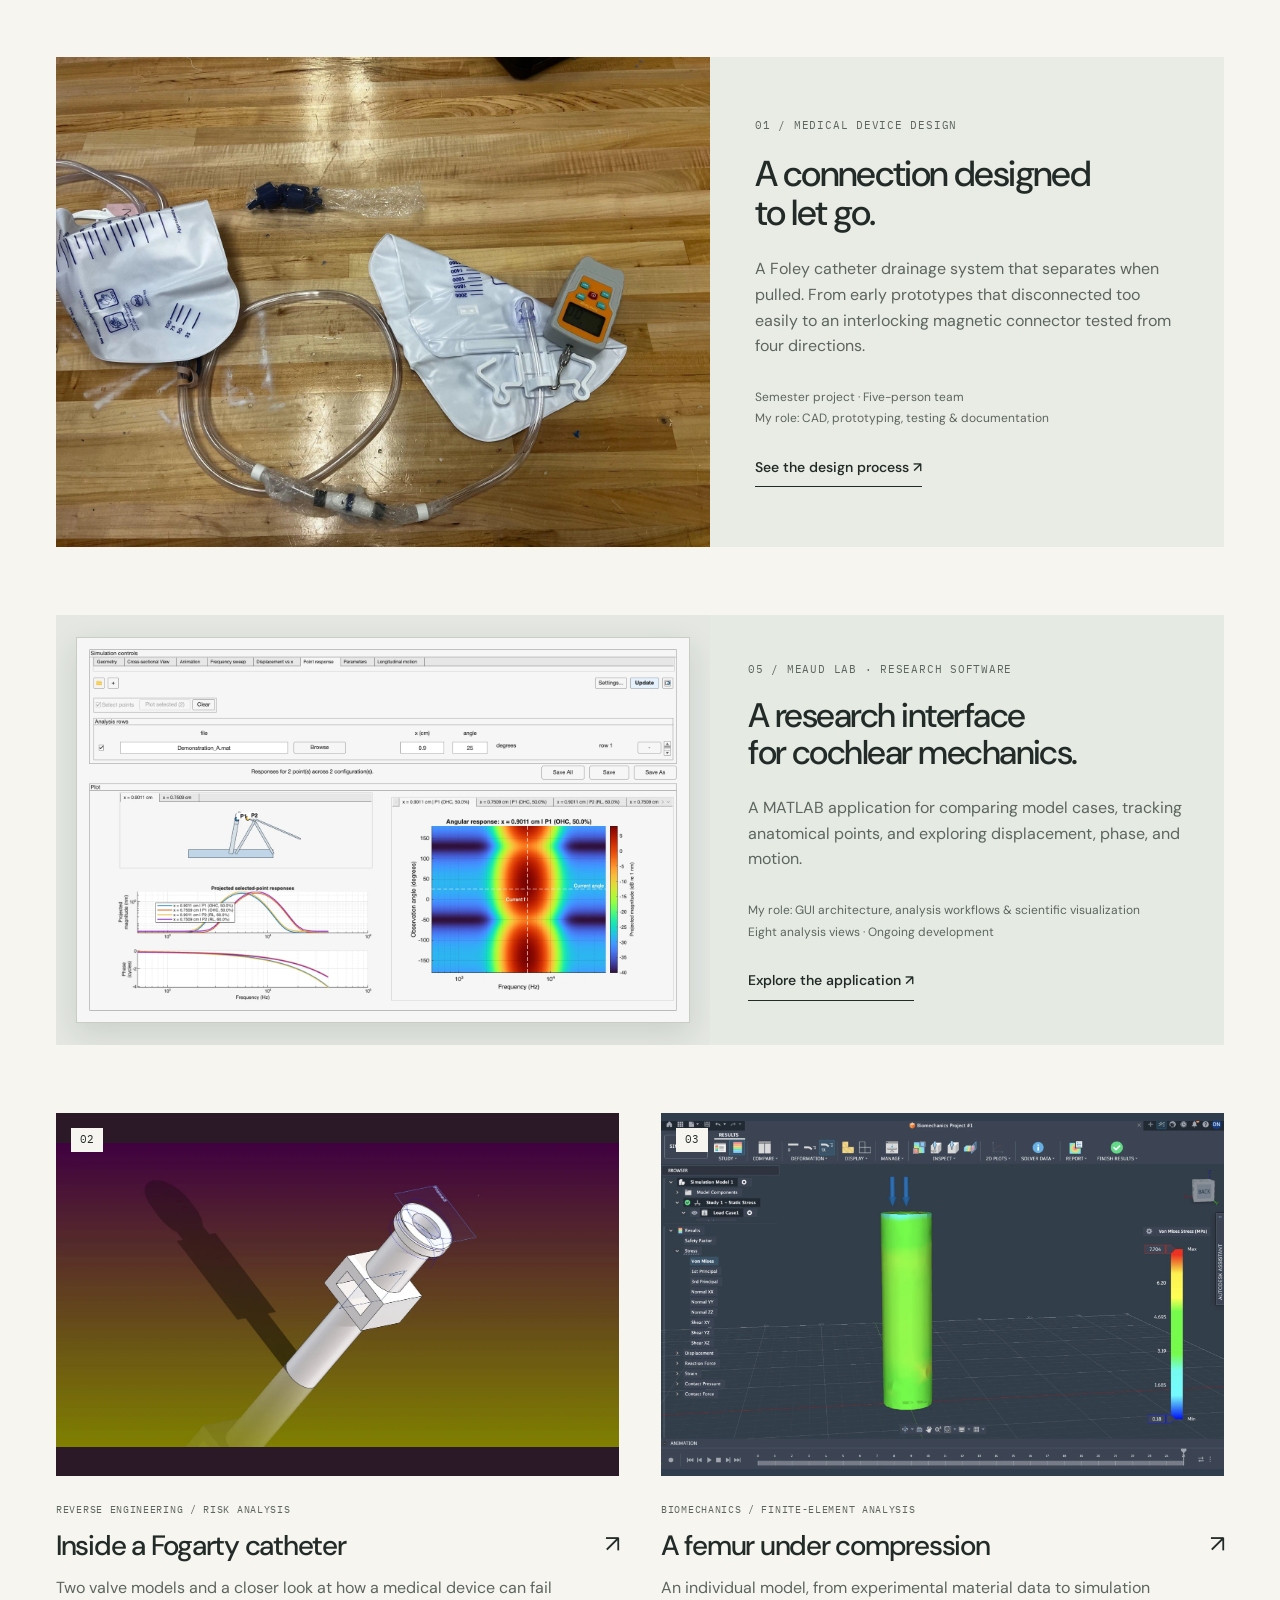
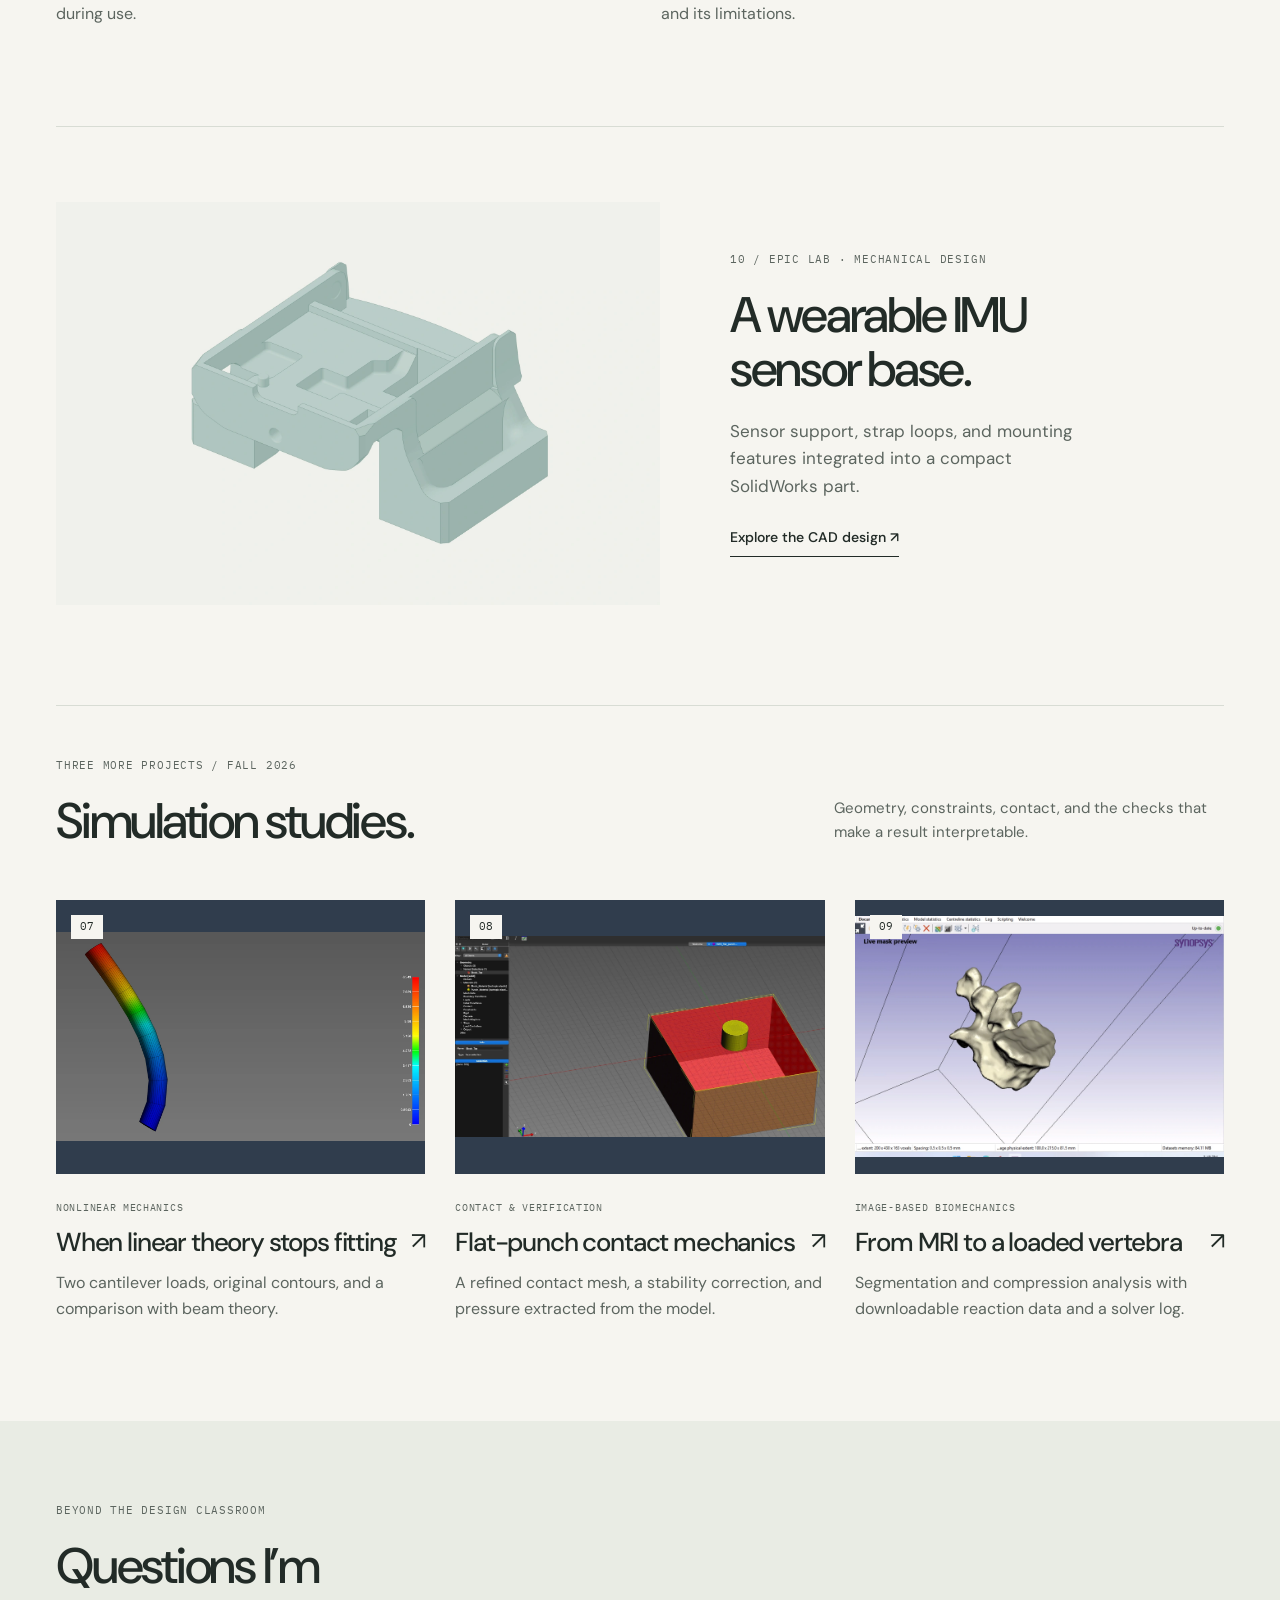
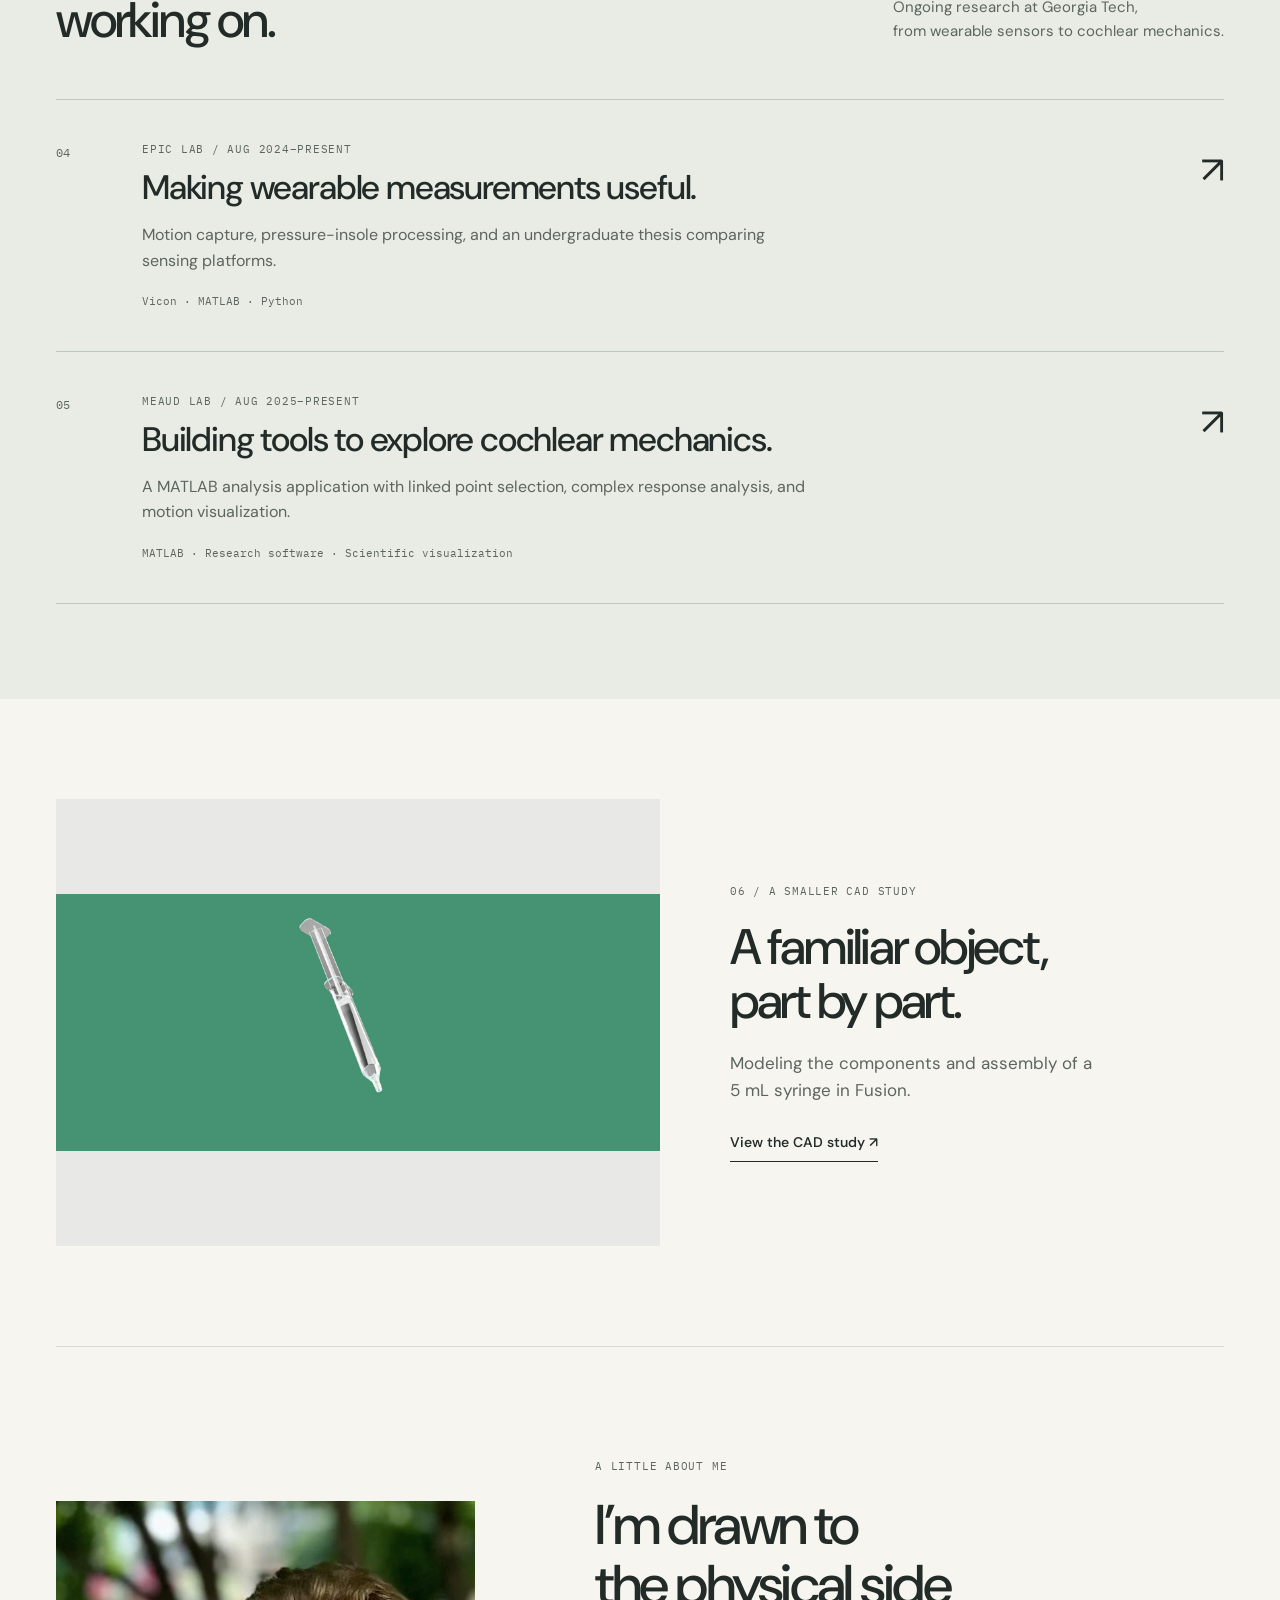
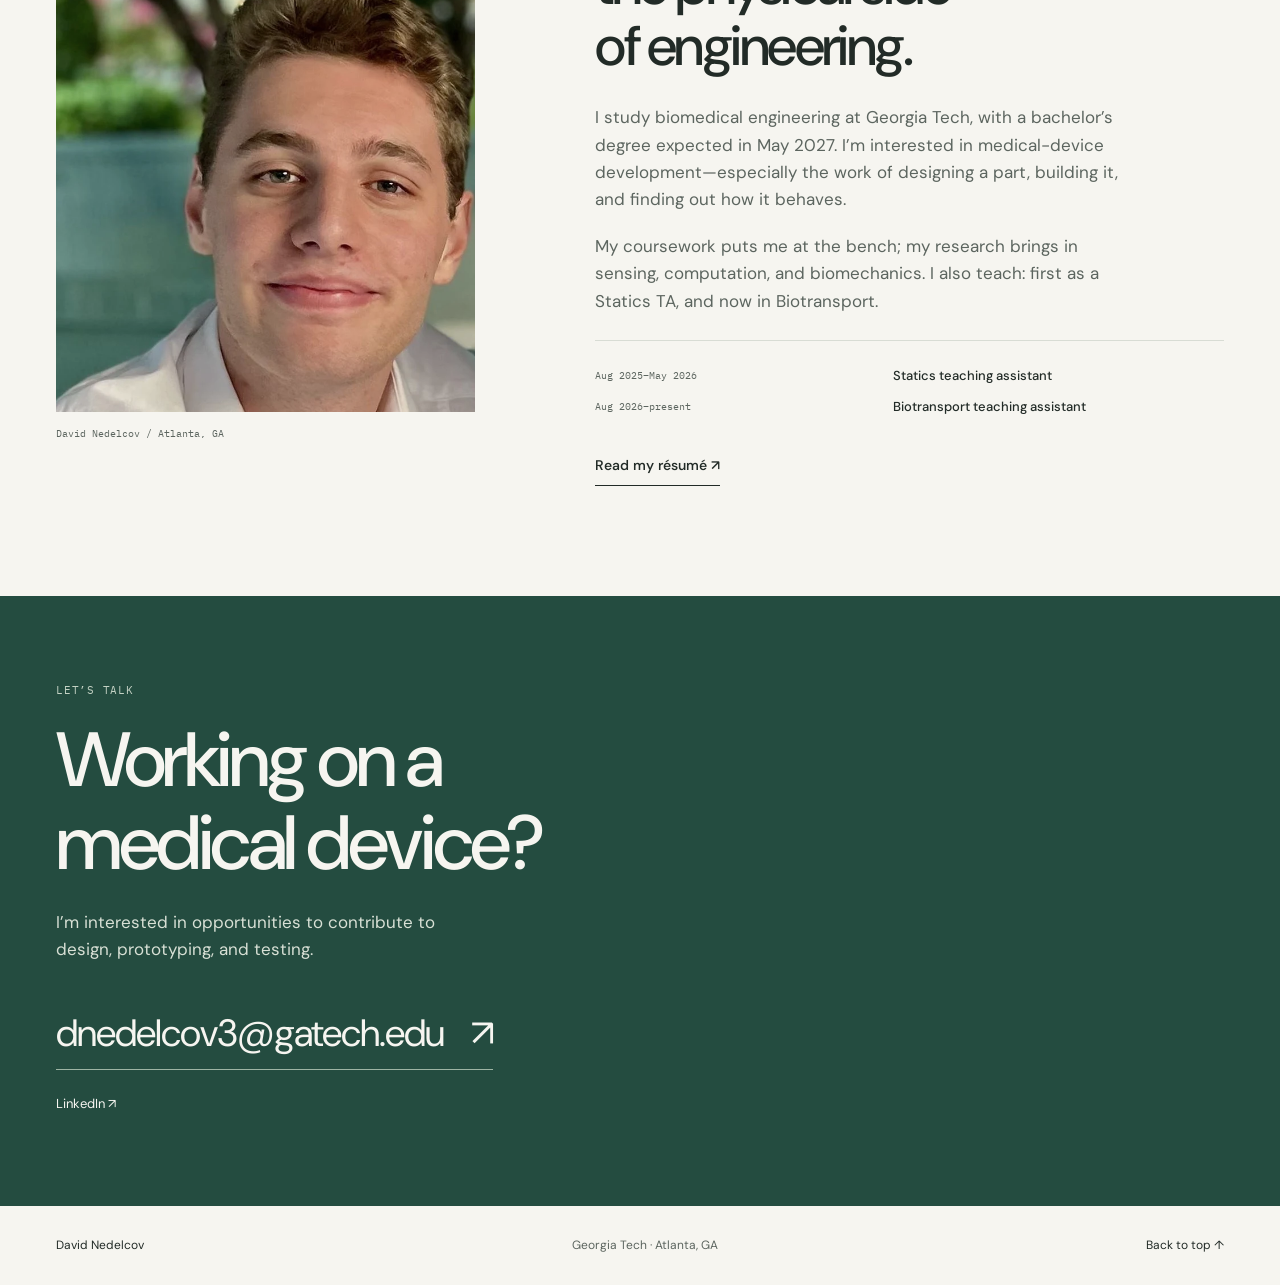
==== commit 35258b98: "Add TOM Make-A-Thon equipment cart case study" ====
--- a/index.html
+++ b/index.html
@@ -12,7 +12,7 @@
 <meta property="og:image" content="https://davidnedelcov.github.io/assets/foley-bench.webp">
 <meta property="og:type" content="website">
 <link rel="icon" href="assets/favicon.svg" type="image/svg+xml">
-<link rel="stylesheet" href="style.css">
+<link rel="stylesheet" href="style.css?v=20261117">
 <script src="site.js" defer>
 </script>
 </head>
@@ -58,8 +58,20 @@
 <p class="eyebrow">Selected work / 2024–2026</p>
 <h2>Selected projects.</h2>
 </div>
-<p>Course projects and ongoing research.<br>Ten projects, with source figures, numerical results, and the decisions behind them.</p>
-</div>
+<p>Eleven projects across medical-device design, assistive technology, and biomechanics research.</p>
+</div>
+<article class="feature-project makeathon-feature" id="makeathon">
+<a class="feature-image" href="projects/makeathon.html">
+<img src="assets/makeathon-concept-sketch.webp" alt="Team concept sketch for a wheeled cabinet that organizes home medical equipment" loading="lazy" width="719" height="997">
+</a>
+<div class="feature-copy">
+<p class="eyebrow">First place / TOM Make-A-Thon</p>
+<h3><a href="projects/makeathon.html">A cart for home<br>medical equipment.</a></h3>
+<p>An oak cabinet adapted around a caregiver’s daily routine, with dedicated equipment storage, cable routing, and wheels.</p>
+<p class="project-context">Georgia Tech · November 13–15, 2026<br>Team project · Assistive technology</p>
+<a class="text-link" href="projects/makeathon.html">See the concept and build ↗</a>
+</div>
+</article>
 <article class="feature-project" id="foley">
 <a class="feature-image" href="projects/foley.html">
 <img src="assets/foley-bench.webp" alt="Catheter breakaway prototype and force gauge on a wooden workbench" loading="lazy" width="1800" height="1350">
@@ -240,4 +252,4 @@
 </p>
 </dialog>
 </body>
-</html>+</html>
--- a/style.css
+++ b/style.css
@@ -301,6 +301,15 @@
 .gui-feature .feature-image img{height:auto;object-fit:contain;border:1px solid #c8cdc6;box-shadow:0 10px 28px #223a2920}
 .gui-feature .feature-copy{padding:42px 38px}
 .gui-feature .feature-copy h3{font-size:34px}
+.makeathon-feature .feature-image{display:flex;align-items:center;justify-content:center;background:#efeee8;padding:30px}
+.makeathon-feature .feature-image img{height:470px;width:100%;object-fit:contain}
+.makeathon-cover .zoom{height:580px;background:#efeee8;padding:25px}
+.makeathon-photo{max-width:660px;margin:45px auto}
+.makeathon-photo .zoom{background:#efeee8}
+.makeathon-photo img{max-height:700px;object-fit:contain}
+.makeathon-build .zoom{height:auto;aspect-ratio:3/4}
+.makeathon-build img{height:100%;object-fit:contain}
+@media(max-width:760px){.makeathon-feature .feature-image{padding:22px}.makeathon-feature .feature-image img{height:340px}.makeathon-cover .zoom{height:420px;padding:18px}.makeathon-photo{max-width:100%;margin:30px 0}.makeathon-photo img{max-height:580px}.makeathon-build{grid-template-columns:1fr}}
 .gui-case>h1{max-width:1150px}
 .gui-figure{margin:42px 0}
 .gui-figure .zoom{padding:14px;background:#e4e7e2;border:1px solid var(--line)}
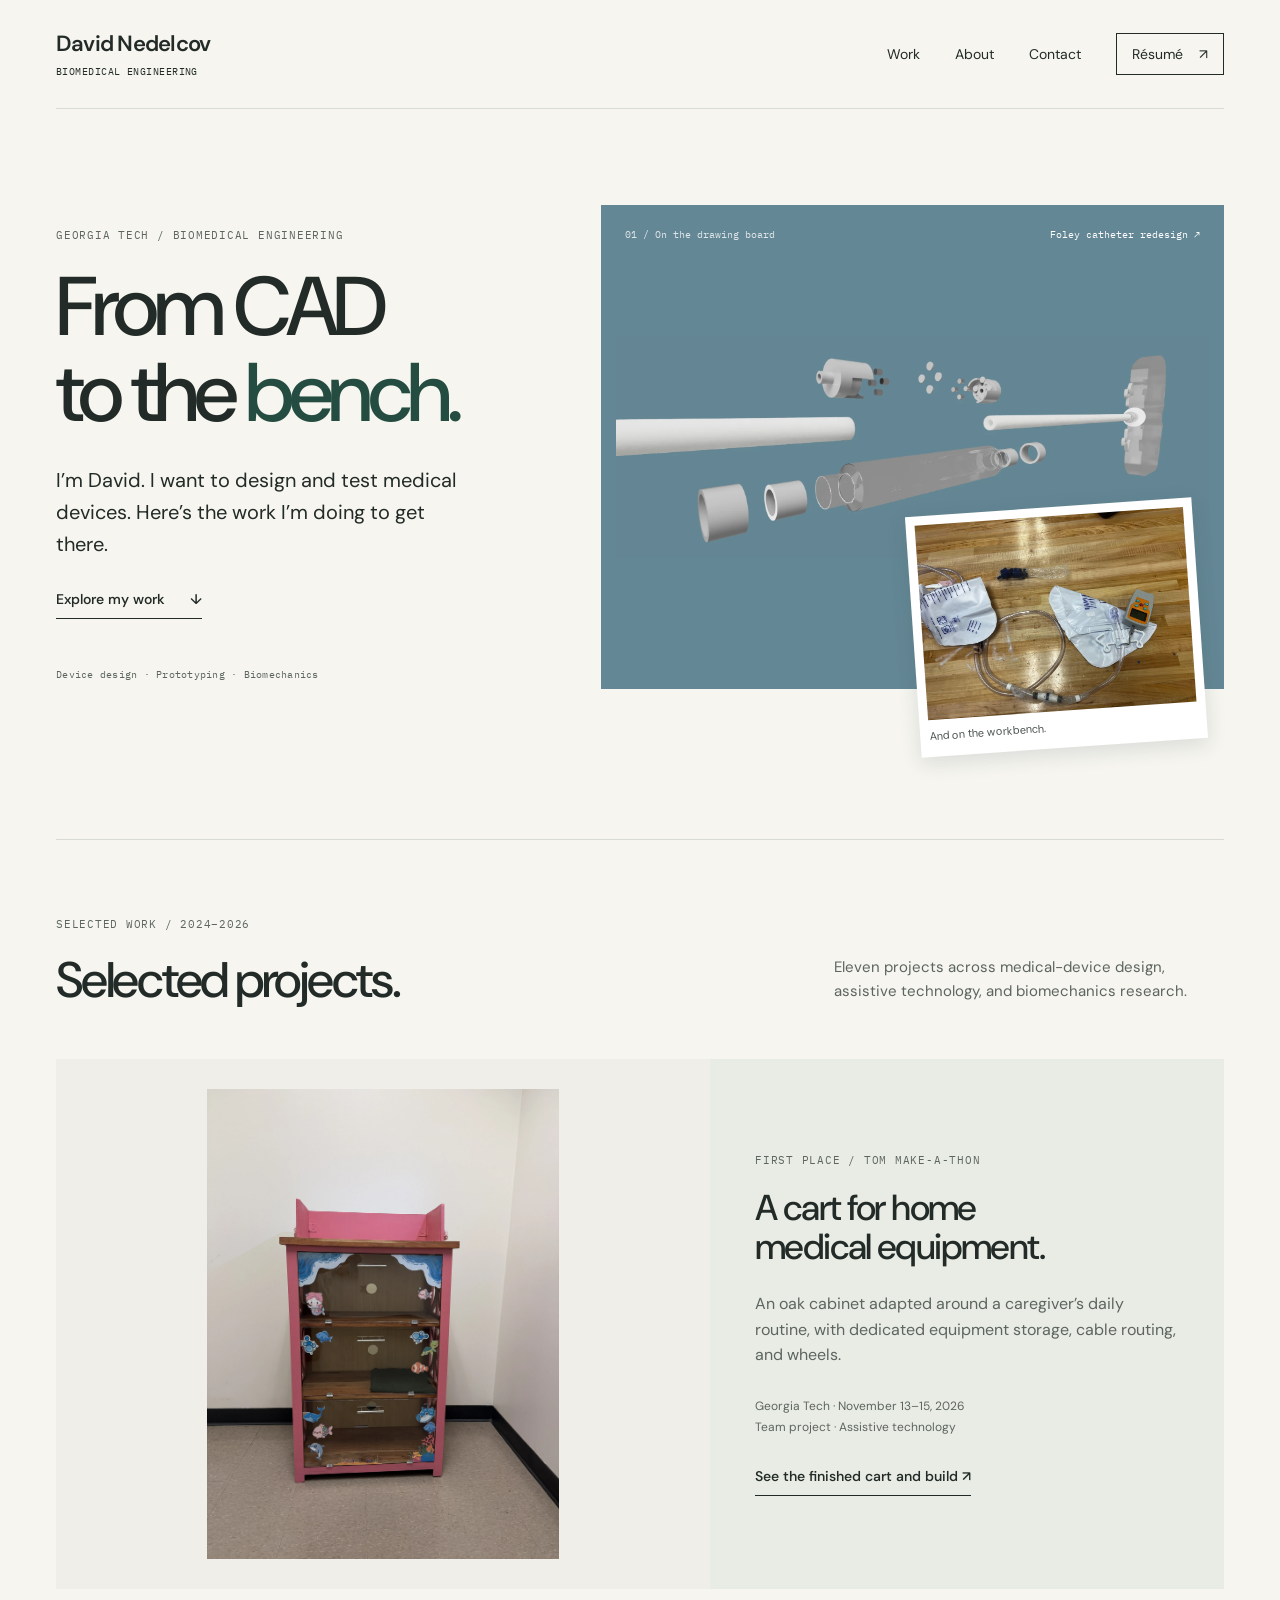
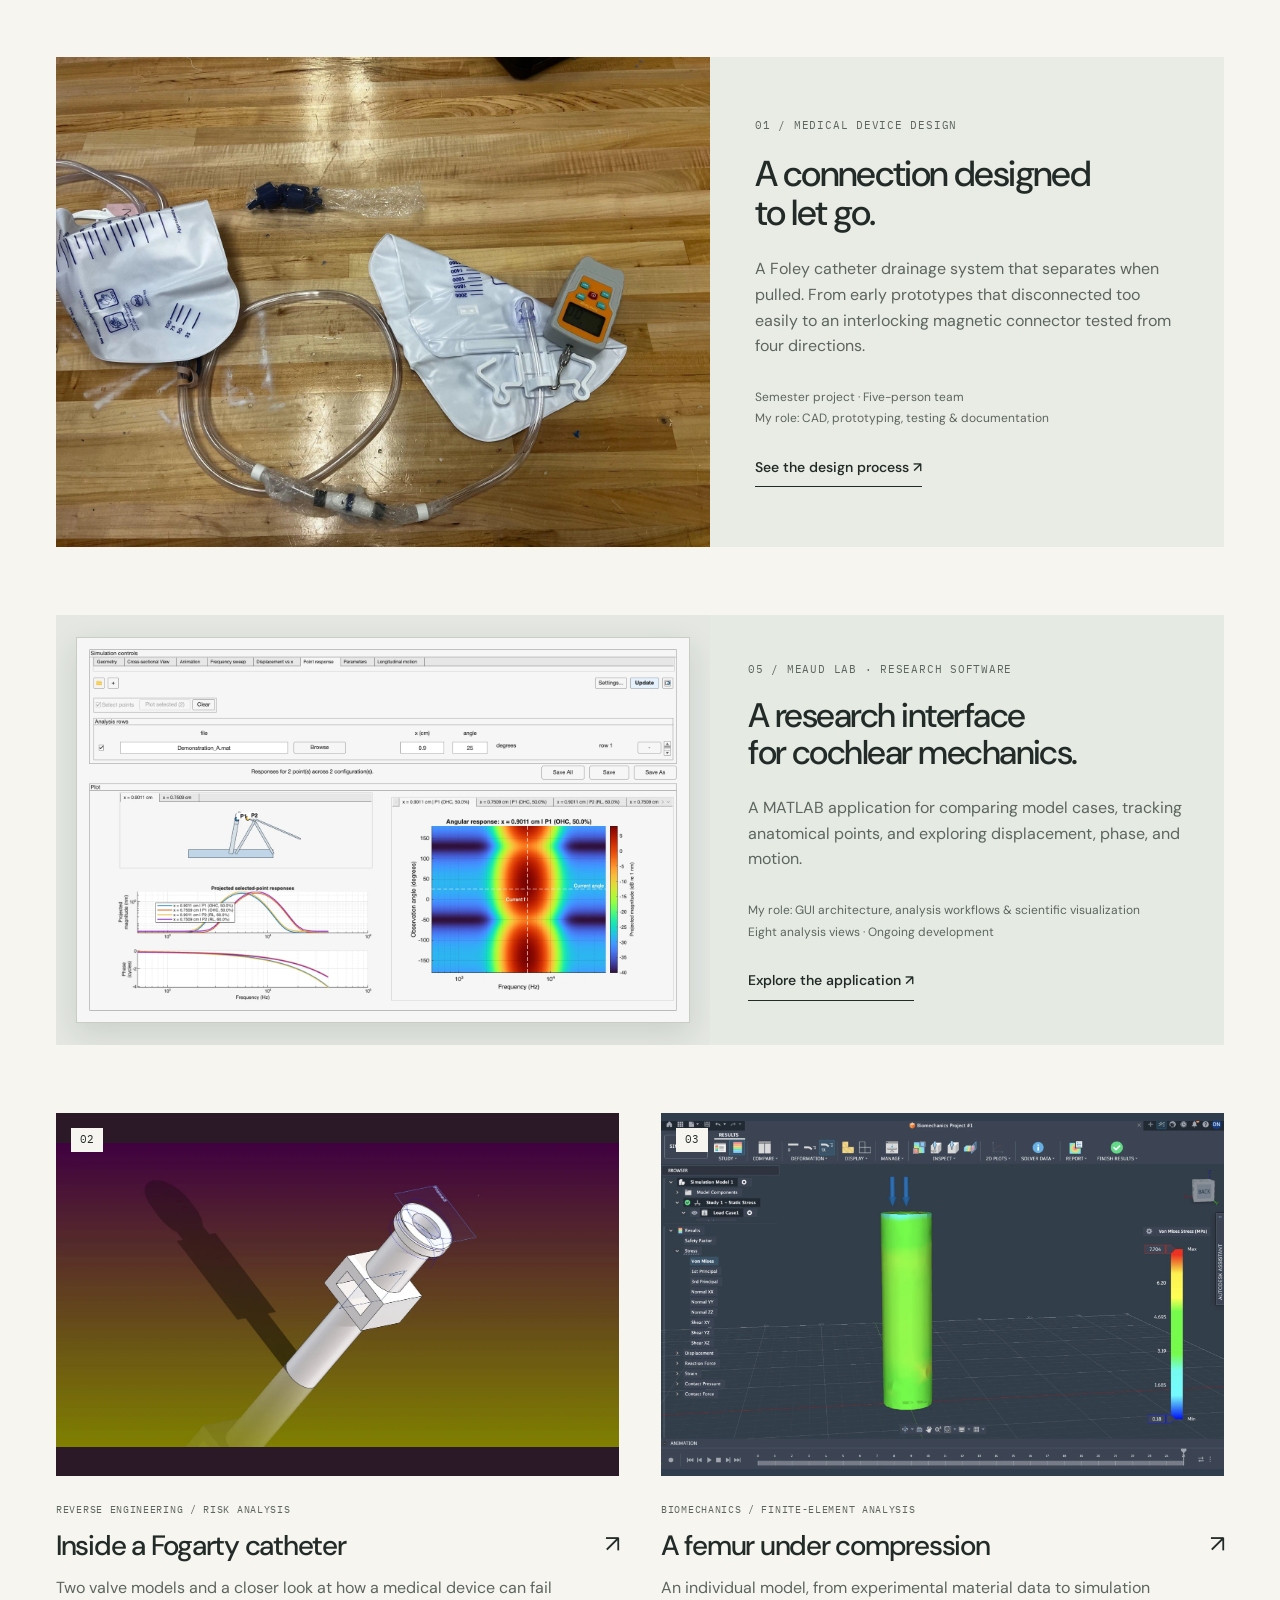
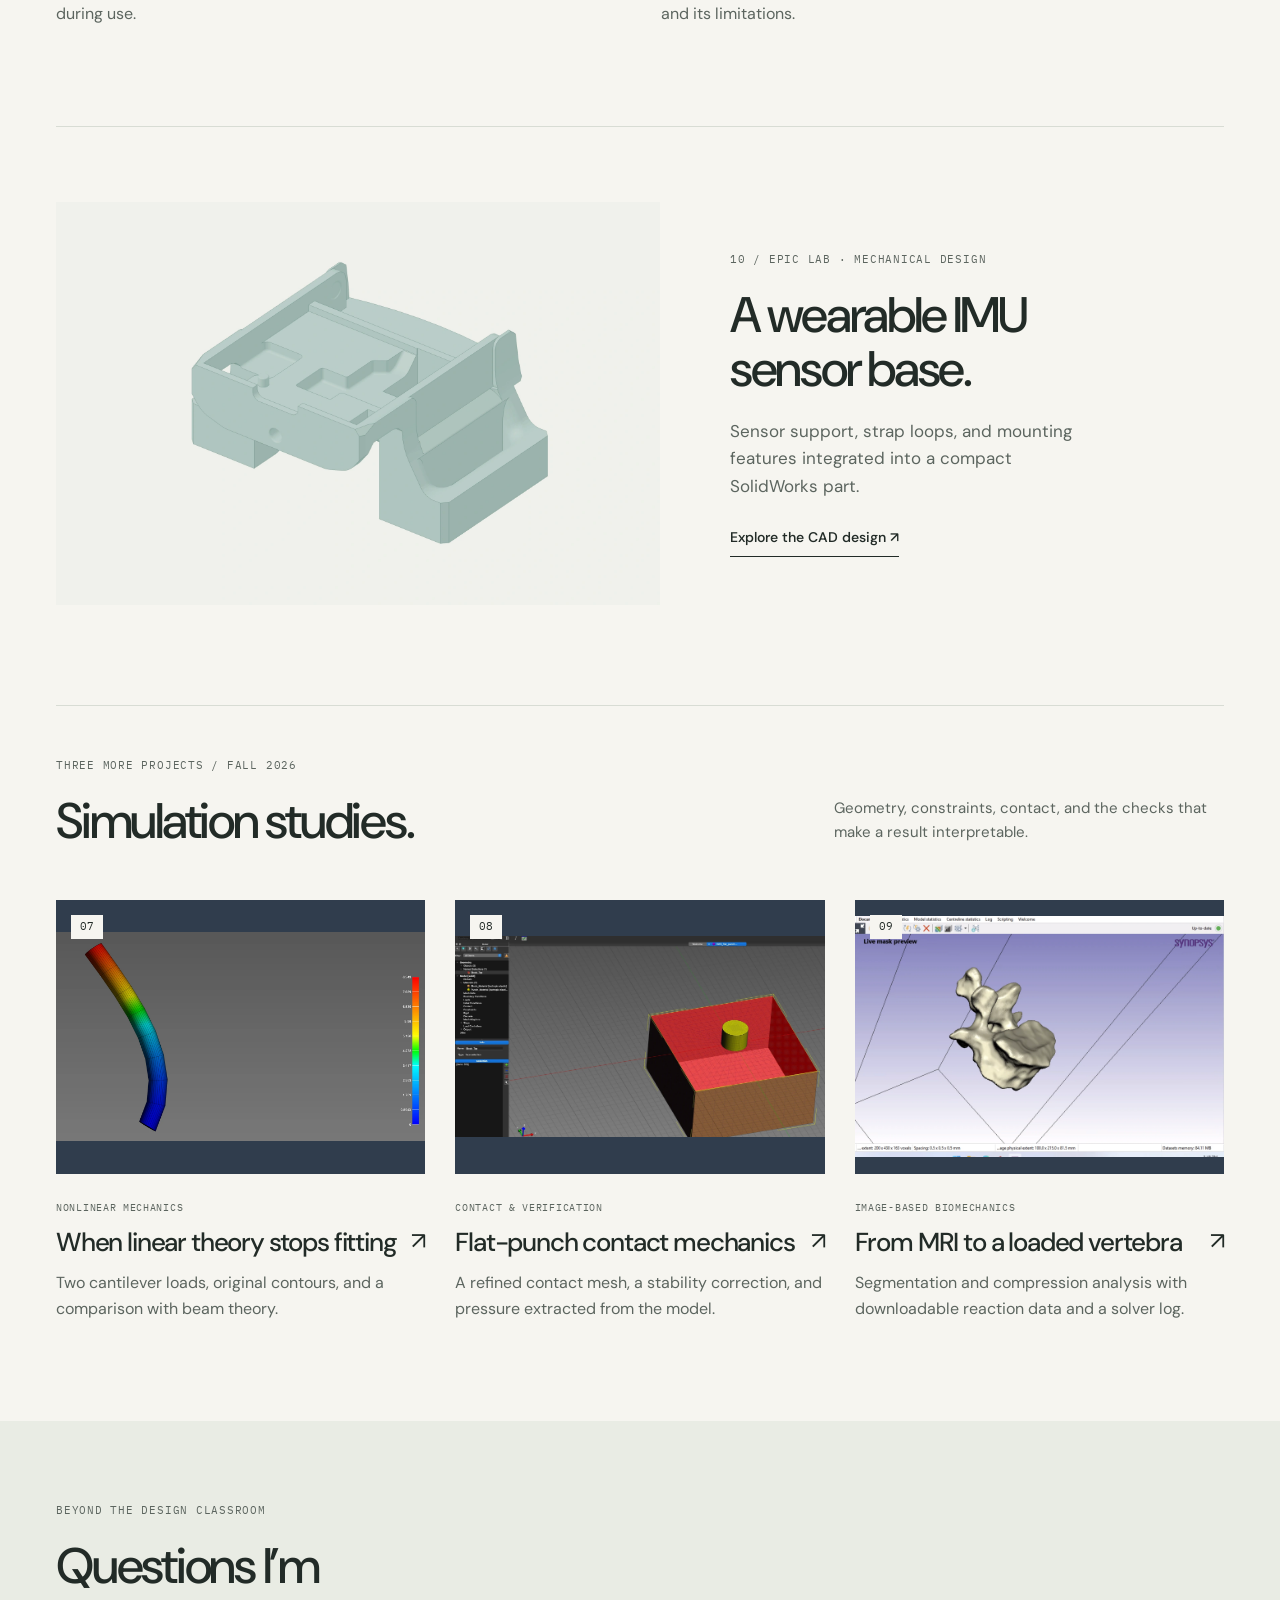
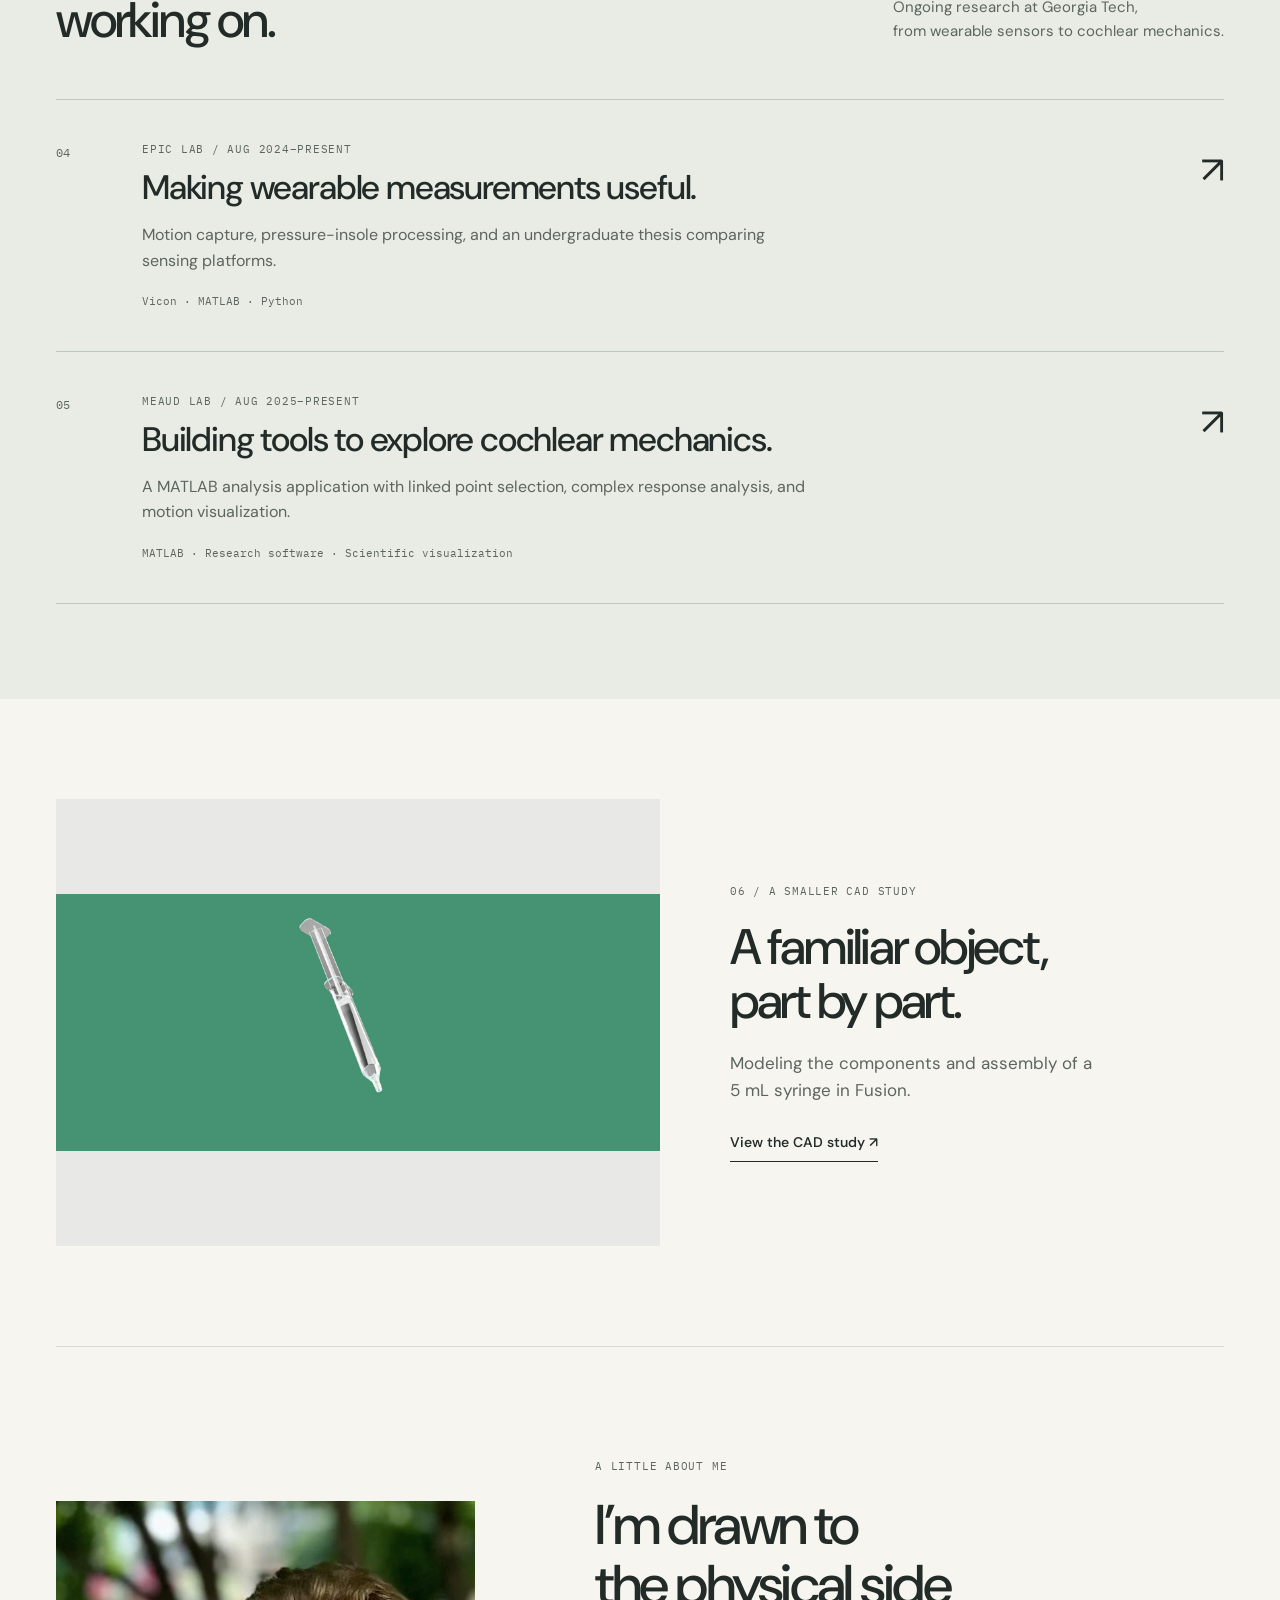
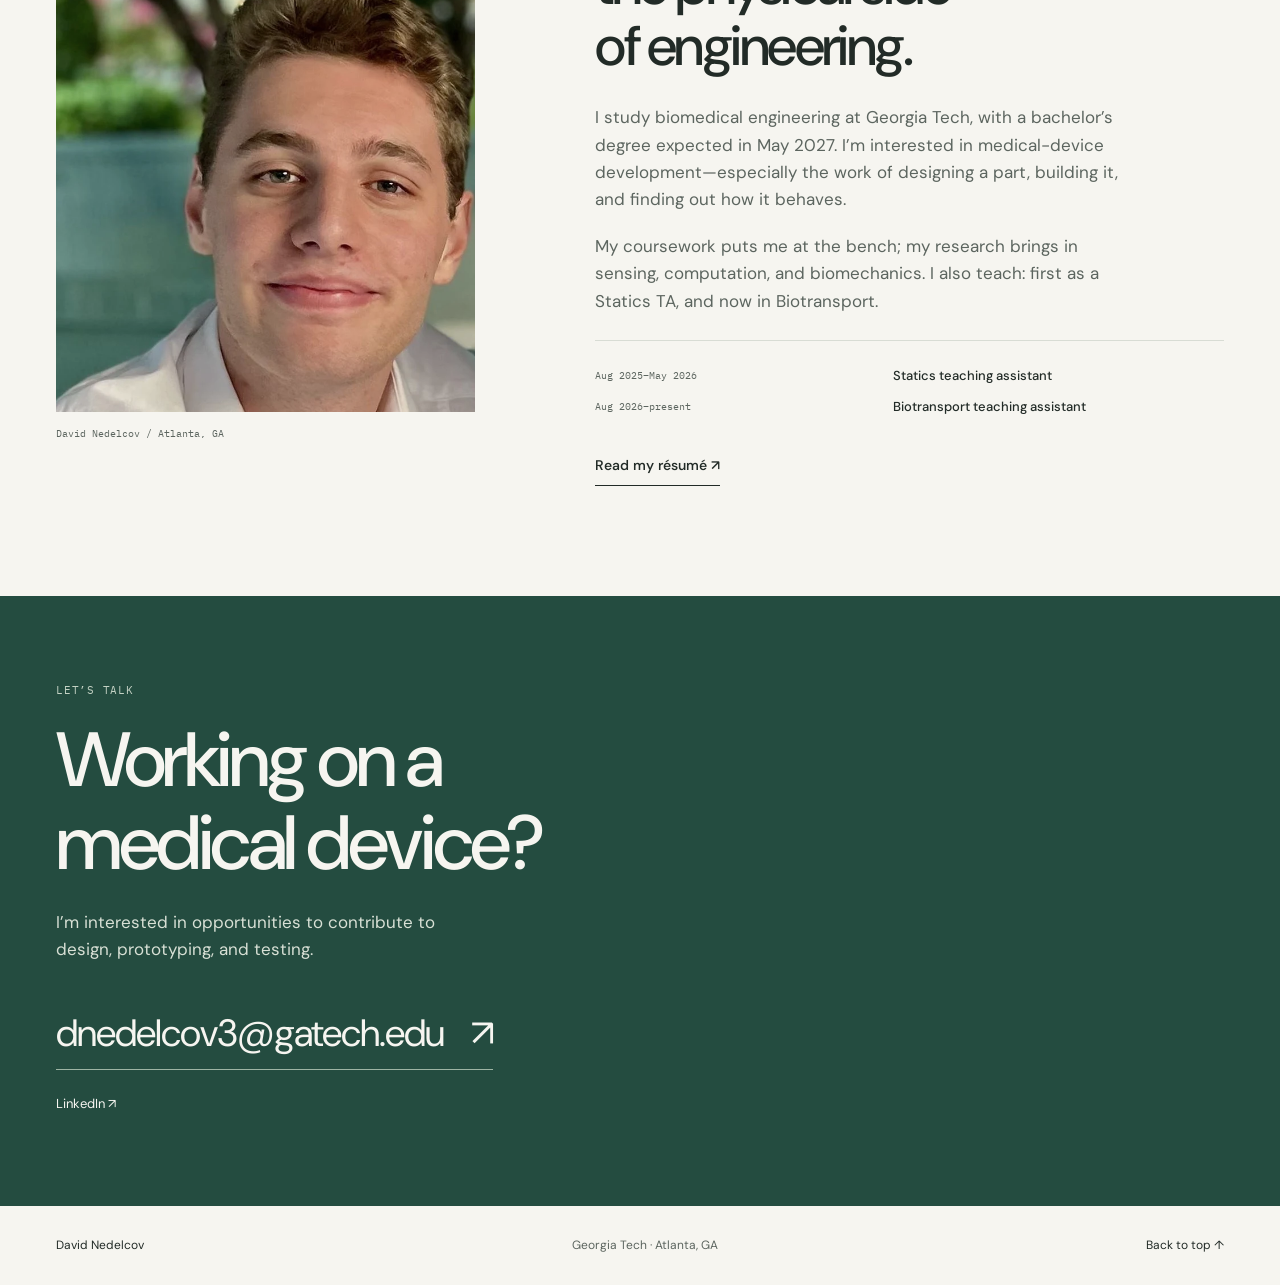
==== commit 44211c73: "Lead Makeathon project with finished cart photograph" ====
--- a/index.html
+++ b/index.html
@@ -62,14 +62,14 @@
 </div>
 <article class="feature-project makeathon-feature" id="makeathon">
 <a class="feature-image" href="projects/makeathon.html">
-<img src="assets/makeathon-concept-sketch.webp" alt="Team concept sketch for a wheeled cabinet that organizes home medical equipment" loading="lazy" width="719" height="997">
+<img src="assets/makeathon-finished-front.webp" alt="Finished pink equipment cart with clear decorated doors and circular cable openings in its back panel" loading="lazy" width="1600" height="2133">
 </a>
 <div class="feature-copy">
 <p class="eyebrow">First place / TOM Make-A-Thon</p>
 <h3><a href="projects/makeathon.html">A cart for home<br>medical equipment.</a></h3>
 <p>An oak cabinet adapted around a caregiver’s daily routine, with dedicated equipment storage, cable routing, and wheels.</p>
 <p class="project-context">Georgia Tech · November 13–15, 2026<br>Team project · Assistive technology</p>
-<a class="text-link" href="projects/makeathon.html">See the concept and build ↗</a>
+<a class="text-link" href="projects/makeathon.html">See the finished cart and build ↗</a>
 </div>
 </article>
 <article class="feature-project" id="foley">
